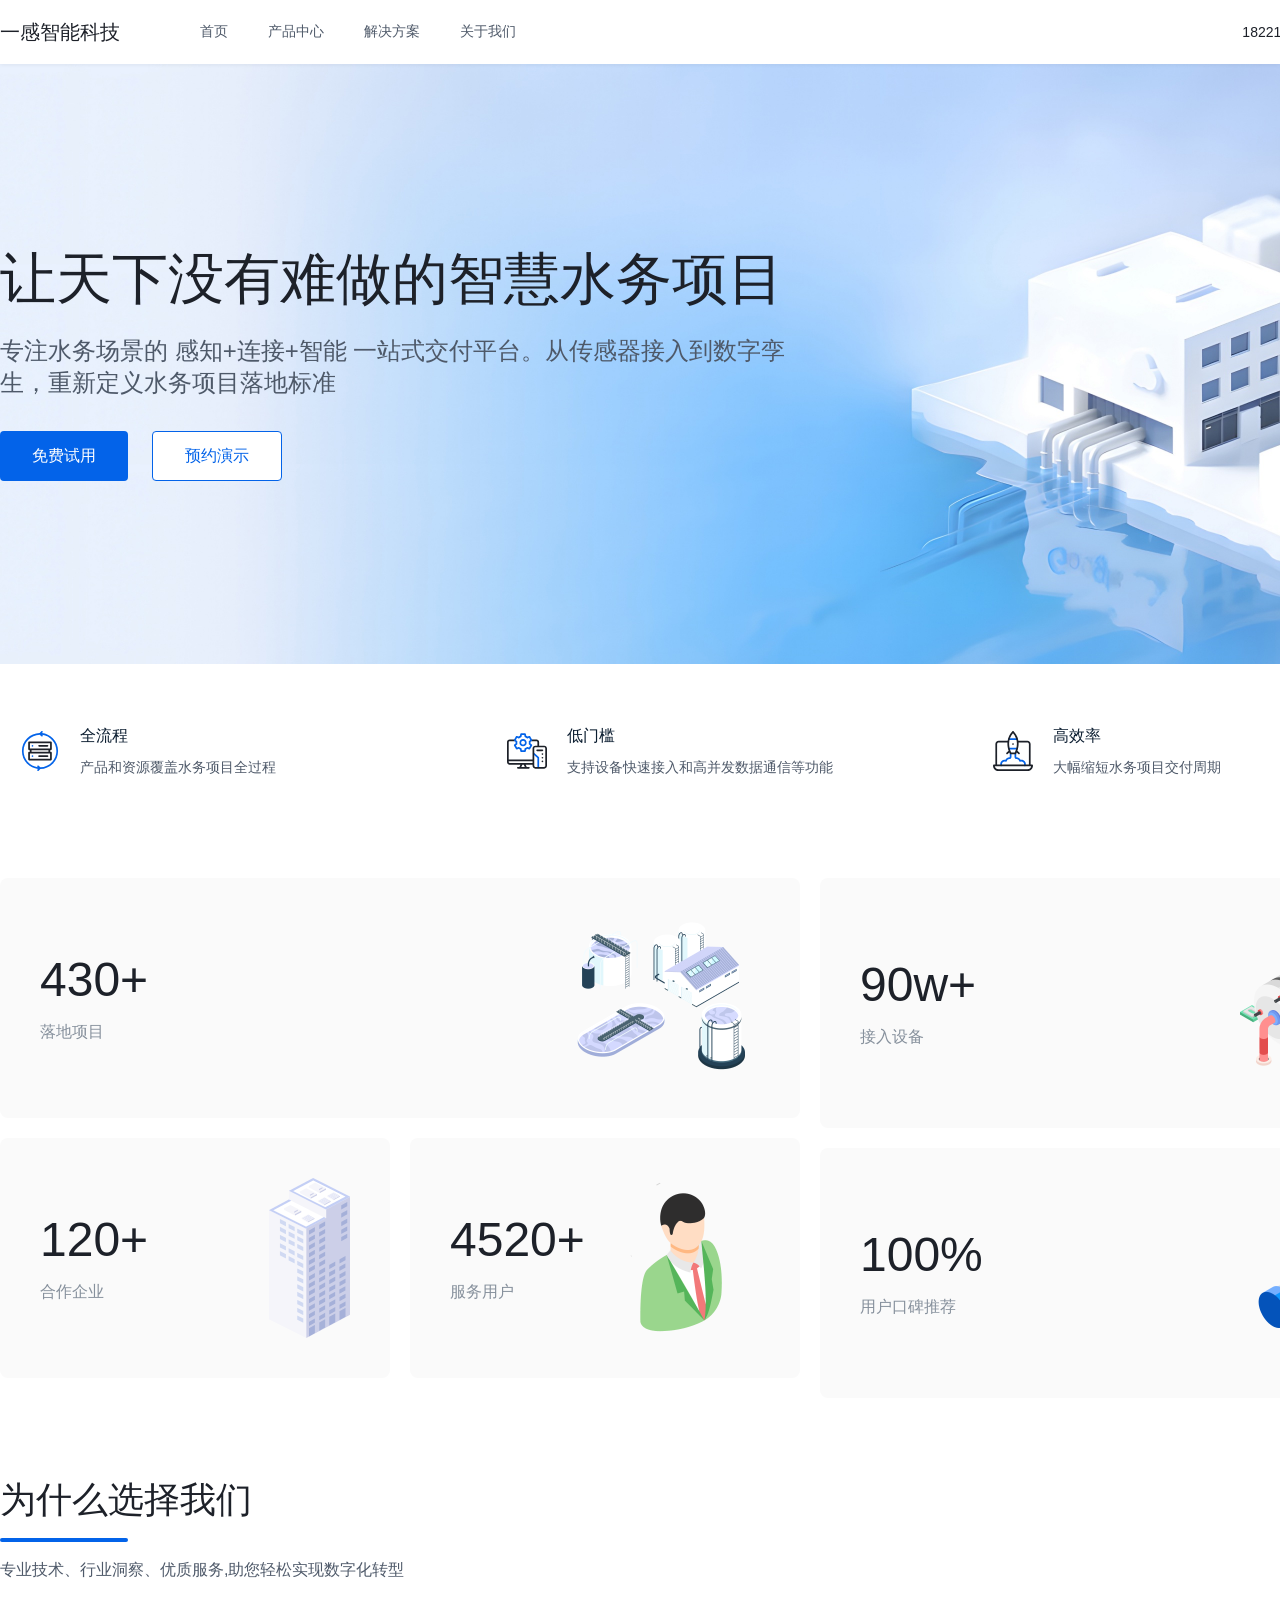
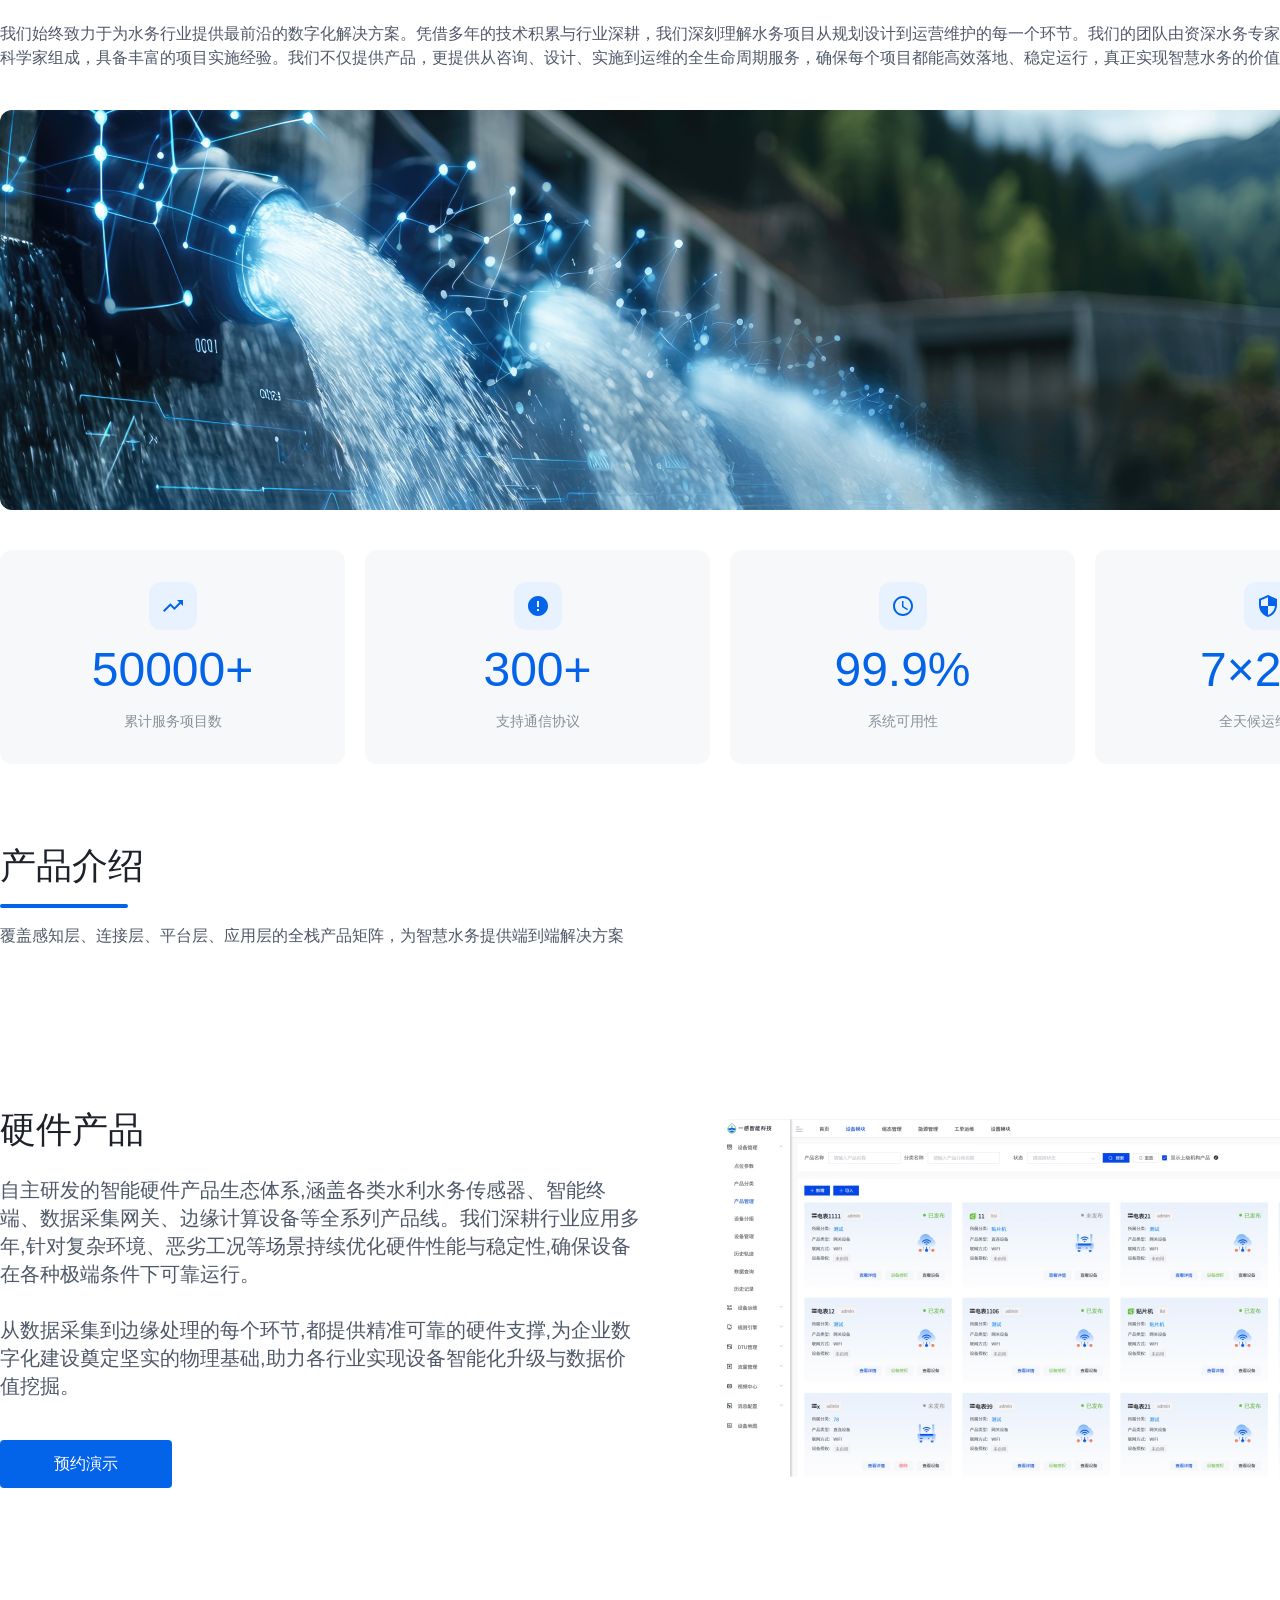
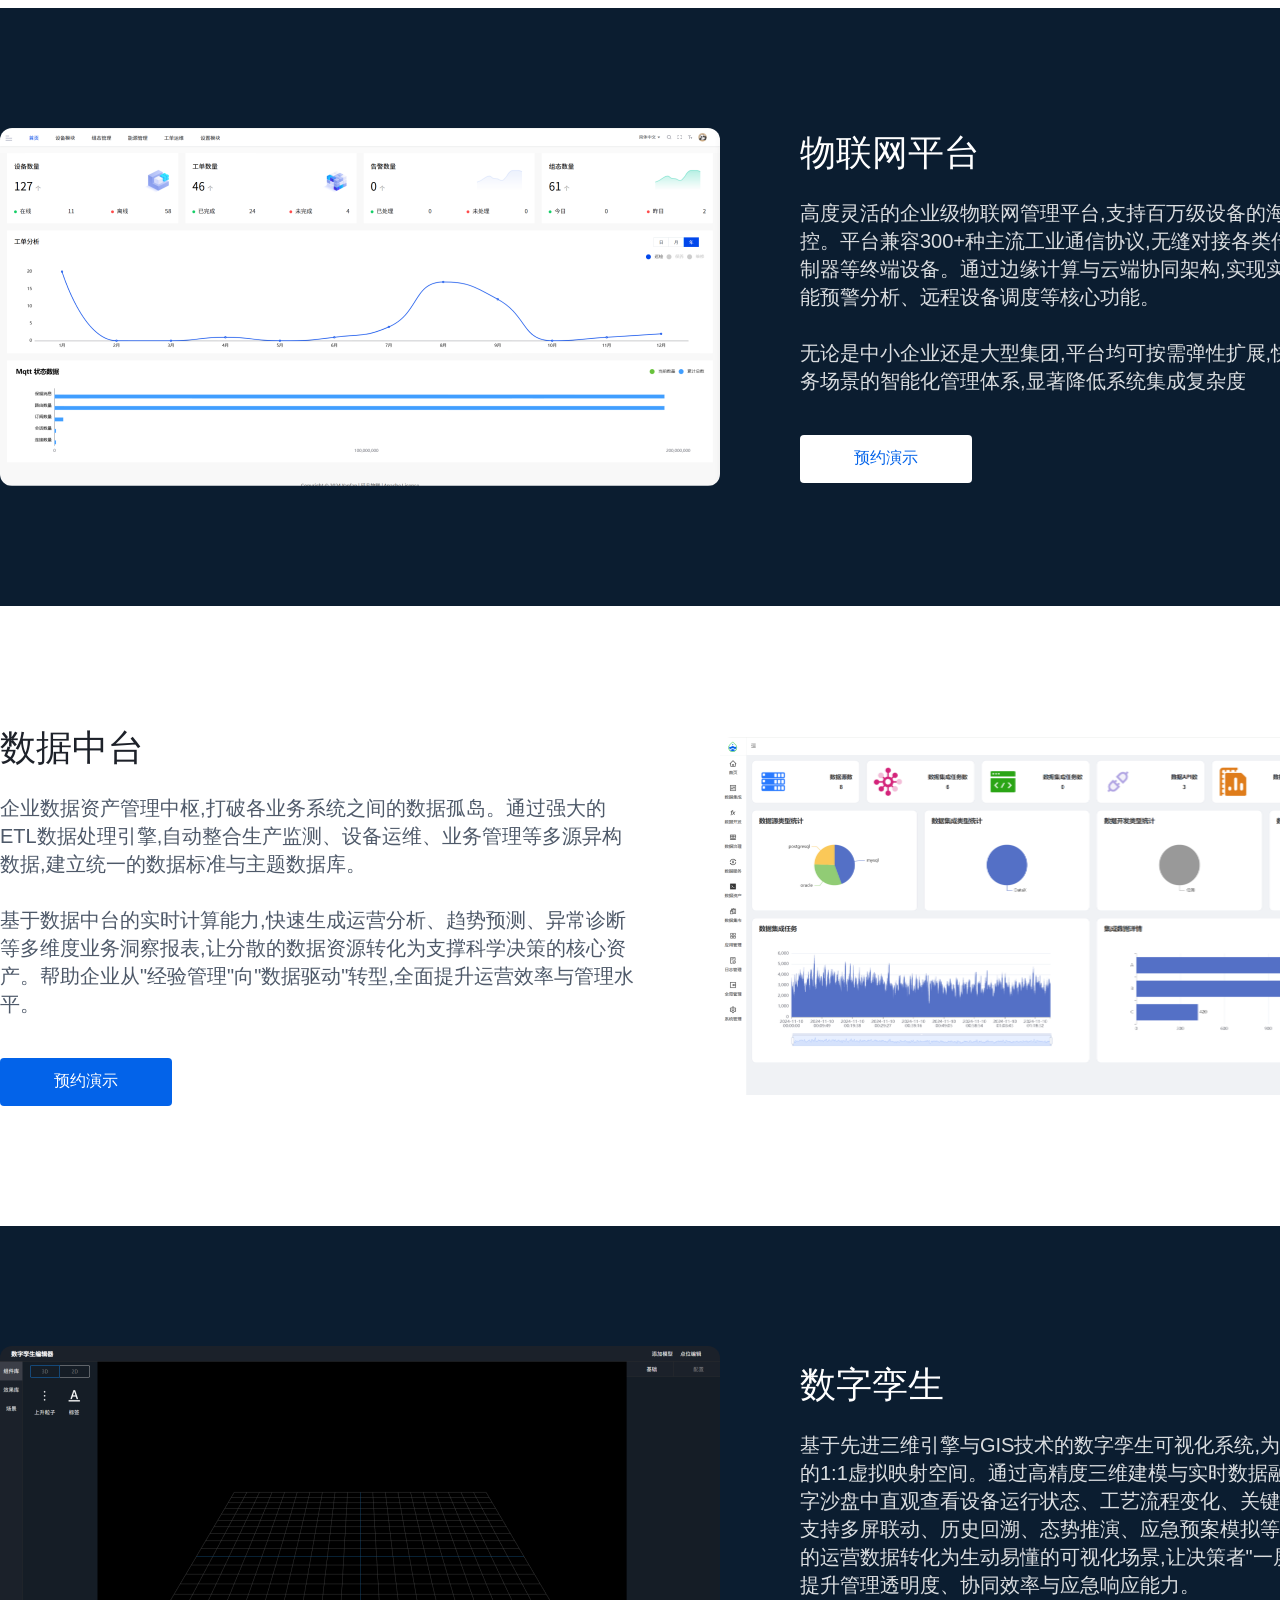
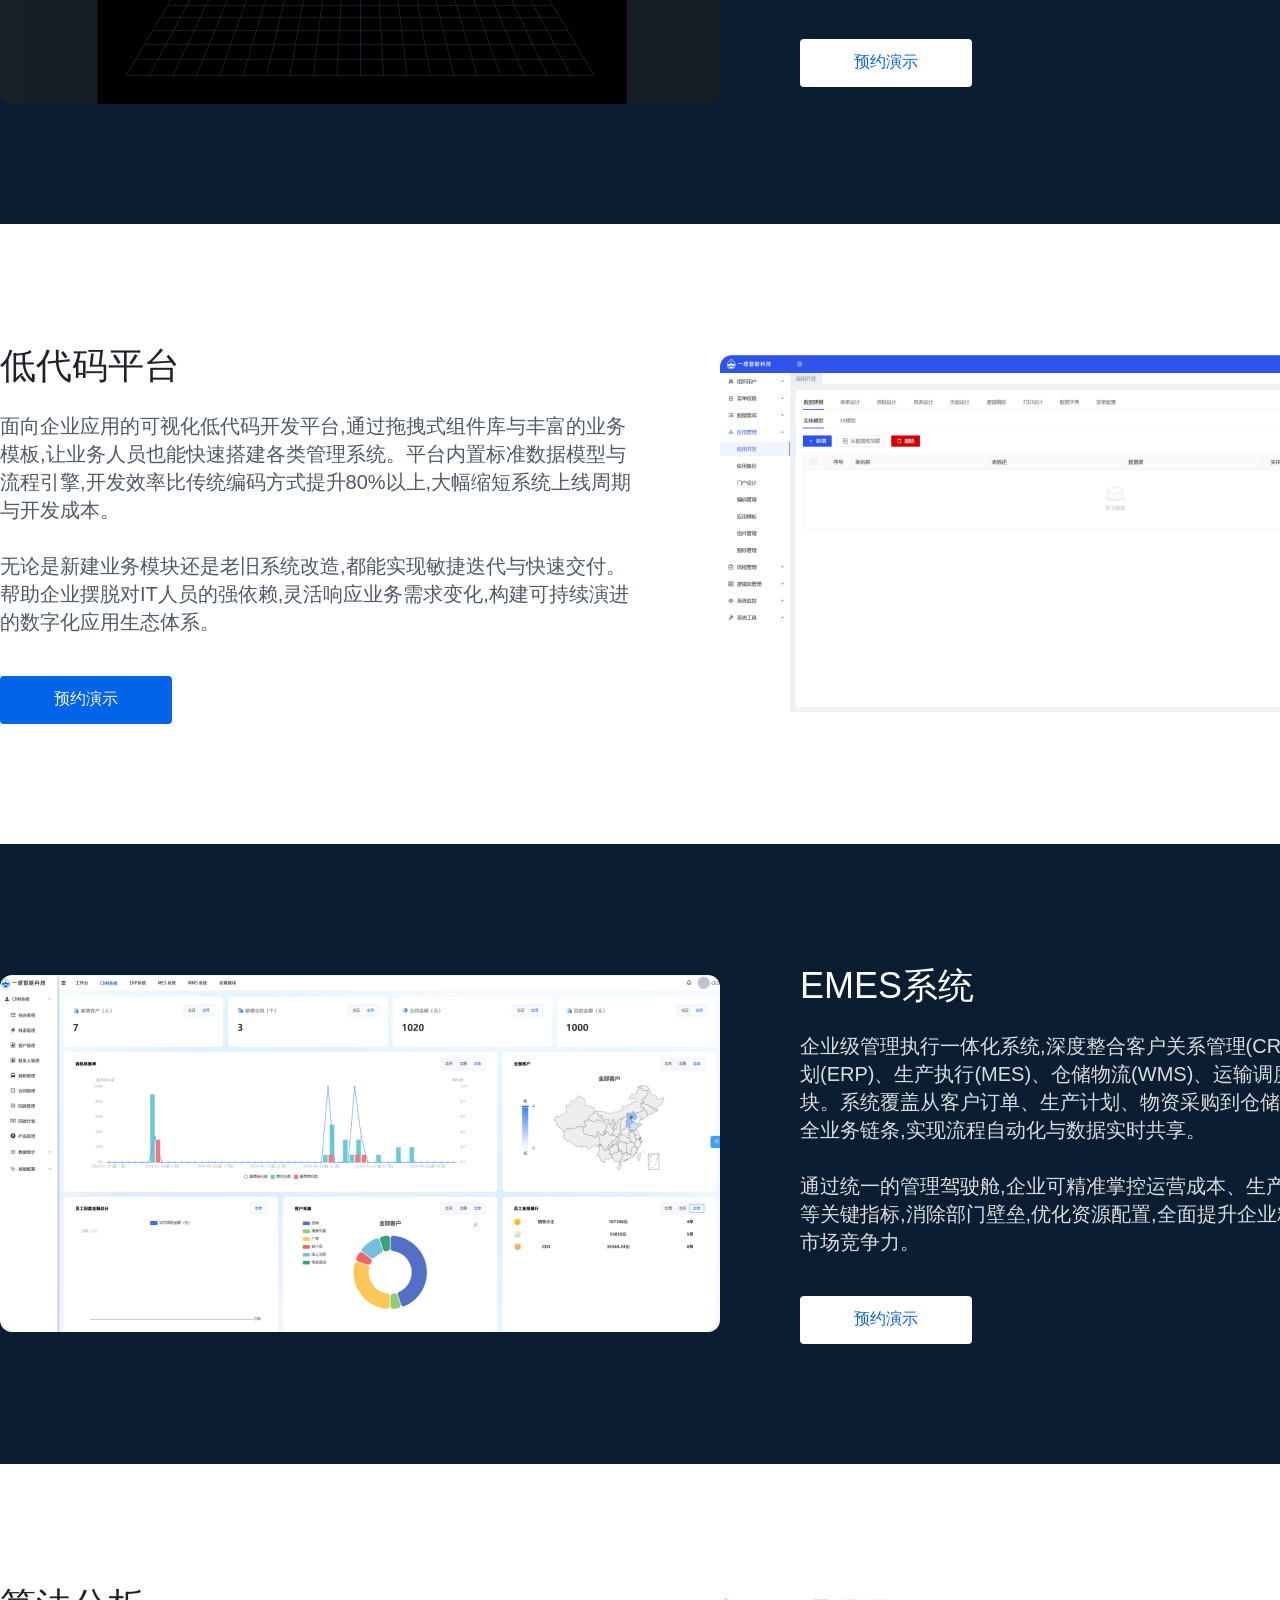
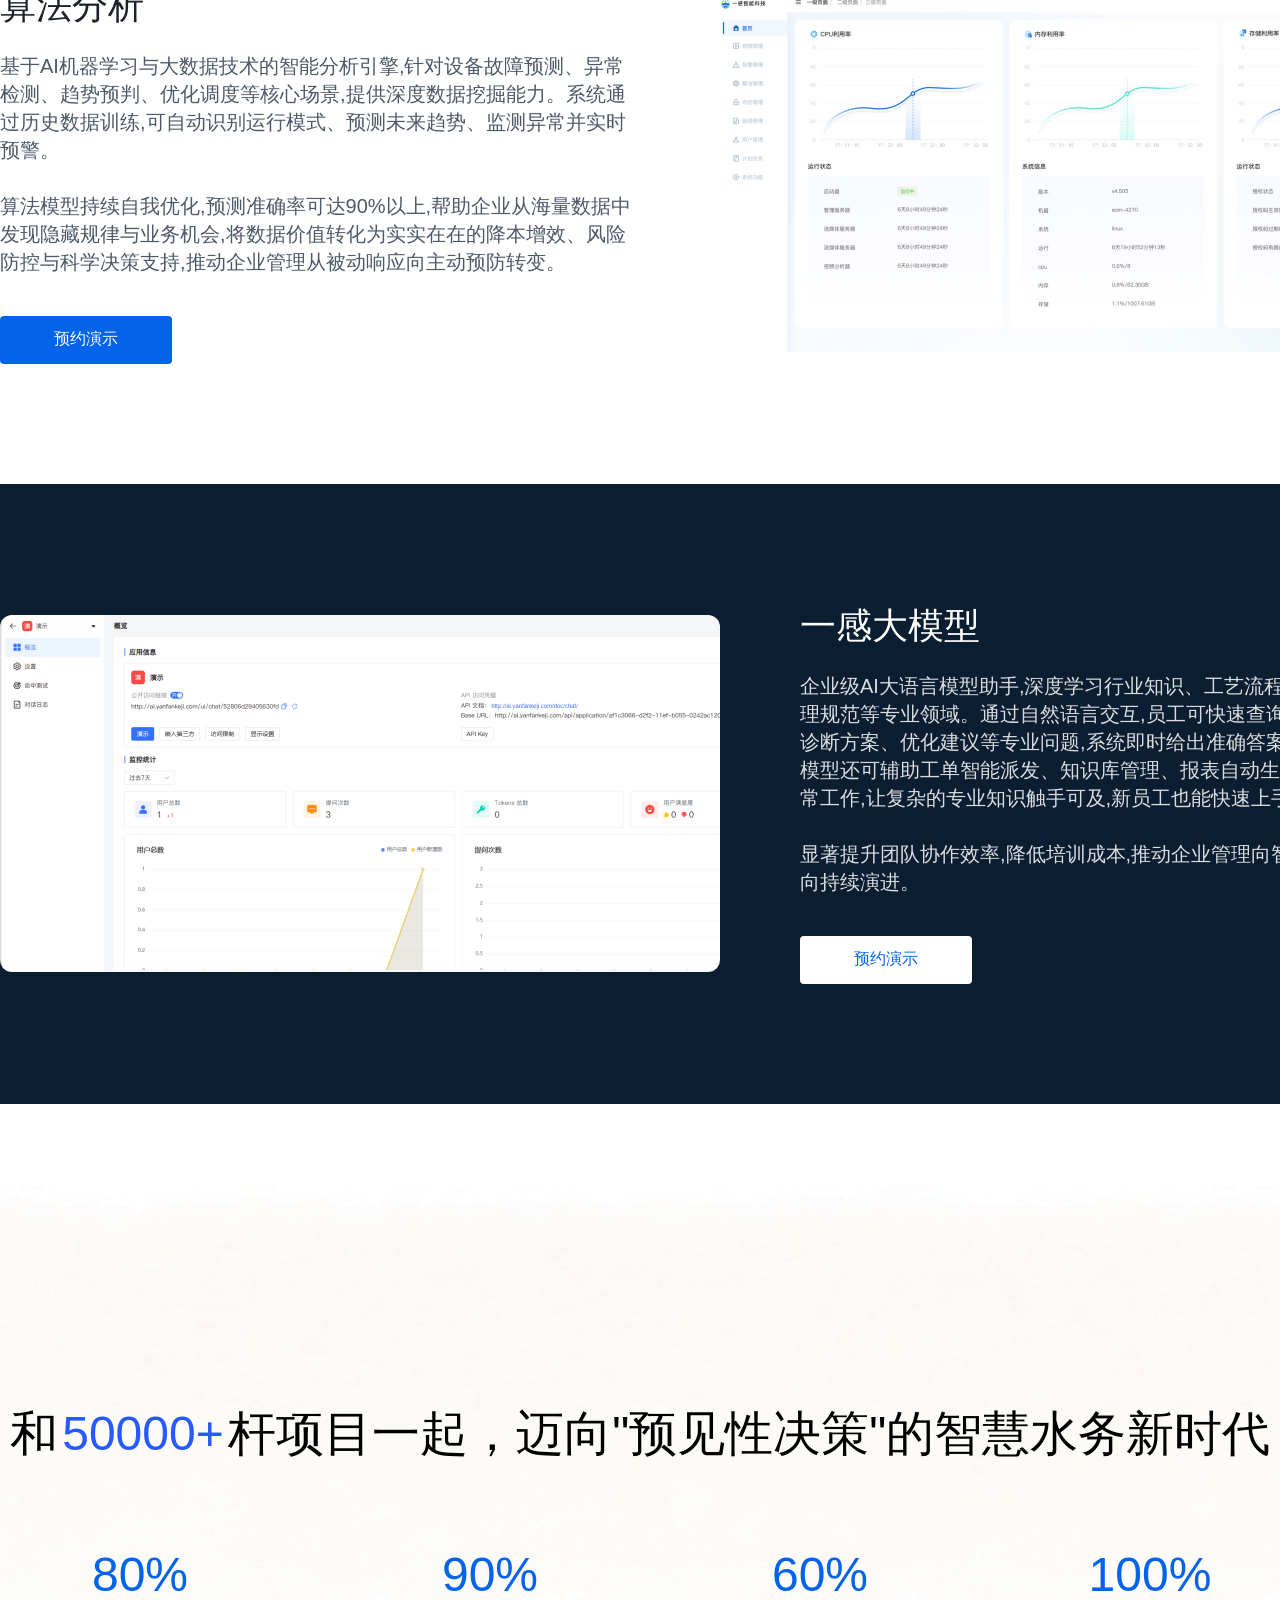
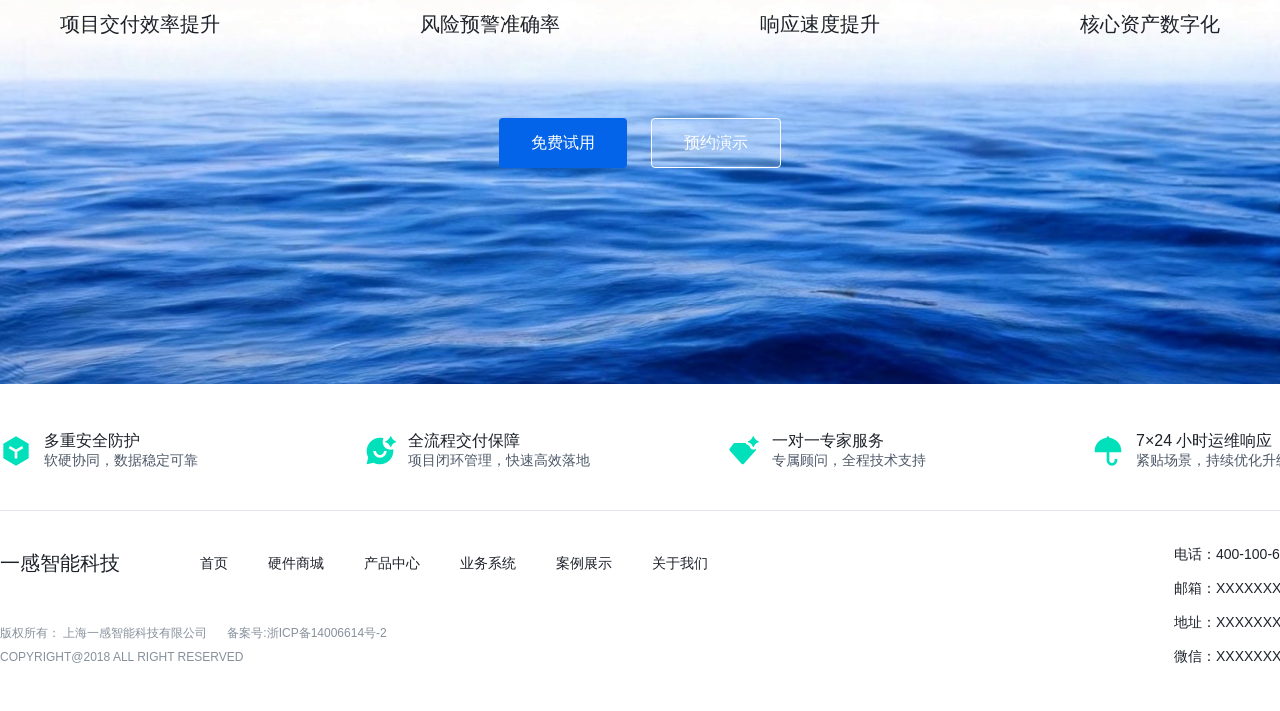
==== yigan-website/index.html @ 8c76676d "fix: Footer 保障区图标 + 底部导航按 Figma 重建 - 4个保障图标从 placeholder SVG → Figma 导出(32x32) - 图标: security/delive" ====
<!DOCTYPE html>
<html lang="zh-CN">
<head>
  <meta charset="UTF-8">
  <meta name="viewport" content="width=device-width, initial-scale=1.0">
  <title>一感智能科技 - 让天下没有难做的智慧水务项目</title>
  <!-- 使用系统字体, 无需外部加载 -->
  <link rel="stylesheet" href="css/home.css">
</head>
<body>

  <!-- Section 0: Header -->
  <header class="header">
    <div class="container">
      <div class="header-left">
        <a href="#" class="header-logo">一感智能科技</a>
        <nav class="header-nav">
          <a href="#">首页</a>
          <a href="#">产品中心</a>
          <a href="#">解决方案</a>
          <a href="#">关于我们</a>
        </nav>
      </div>
      <div class="header-right">
        <span class="header-phone">18221876465</span>
        <button class="header-btn">系统演示</button>
      </div>
    </div>
  </header>

  <!-- Section 1: Banner -->
  <section class="banner">
    <div class="container">
      <h1 class="banner-title">让天下没有难做的智慧水务项目</h1>
      <p class="banner-subtitle">专注水务场景的 感知+连接+智能 一站式交付平台。从传感器接入到数字孪生，重新定义水务项目落地标准</p>
      <div class="banner-buttons">
        <button class="btn btn-primary">免费试用</button>
        <button class="btn btn-outline">预约演示</button>
      </div>
    </div>
  </section>

  <!-- Section 2: Overlay -->
  <section class="overlay-section">
    <div class="container">
      <div class="overlay-card fade-in">
        <div class="overlay-icon">
          <img src="images/homepage/icon-flow.svg" alt="全流程" width="40" height="40">
        </div>
        <div class="overlay-text">
          <h4>全流程</h4>
          <p>产品和资源覆盖水务项目全过程</p>
        </div>
      </div>
      <div class="overlay-card fade-in">
        <div class="overlay-icon">
          <img src="images/homepage/icon-threshold.svg" alt="低门槛" width="40" height="40">
        </div>
        <div class="overlay-text">
          <h4>低门槛</h4>
          <p>支持设备快速接入和高并发数据通信等功能</p>
        </div>
      </div>
      <div class="overlay-card fade-in">
        <div class="overlay-icon">
          <img src="images/homepage/icon-efficiency.svg" alt="高效率" width="40" height="40">
        </div>
        <div class="overlay-text">
          <h4>高效率</h4>
          <p>大幅缩短水务项目交付周期</p>
        </div>
      </div>
    </div>
  </section>

  <!-- Section 3: Stats Cards -->
  <section class="stats-grid-section">
    <div class="container">
      <div class="stats-grid fade-in">
        <!-- 左栏 800px -->
        <div class="stats-col-left">
          <!-- 大卡片: 430+ 落地项目 -->
          <div class="stat-card-large">
            <div class="stat-card-content">
              <span class="stat-num">430+</span>
              <span class="stat-label">落地项目</span>
            </div>
            <div class="stat-card-illust">
              <img src="images/homepage/stat-projects.png" alt="落地项目">
            </div>
          </div>
          <!-- 下方两个小卡片 -->
          <div class="stats-row">
            <div class="stat-card-small">
              <div class="stat-card-content">
                <span class="stat-num">120+</span>
                <span class="stat-label">合作企业</span>
              </div>
              <div class="stat-card-illust">
                <img src="images/homepage/stat-partners.png" alt="合作企业">
              </div>
            </div>
            <div class="stat-card-small">
              <div class="stat-card-content">
                <span class="stat-num">4520+</span>
                <span class="stat-label">服务用户</span>
              </div>
              <div class="stat-card-illust">
                <img src="images/homepage/stat-users.png" alt="服务用户">
              </div>
            </div>
          </div>
        </div>
        <!-- 右栏 620px -->
        <div class="stats-col-right">
          <div class="stat-card-medium">
            <div class="stat-card-content">
              <span class="stat-num">90w+</span>
              <span class="stat-label">接入设备</span>
            </div>
            <div class="stat-card-illust">
              <img src="images/homepage/stat-devices.png" alt="接入设备">
            </div>
          </div>
          <div class="stat-card-medium">
            <div class="stat-card-content">
              <span class="stat-num">100%</span>
              <span class="stat-label">用户口碑推荐</span>
            </div>
            <div class="stat-card-illust">
              <img src="images/homepage/stat-recommend.png" alt="用户口碑推荐">
            </div>
          </div>
        </div>
      </div>
    </div>
  </section>

  <!-- Section 4: Why Choose Us -->
  <section class="why-choose">
    <div class="container">
      <div class="section-header fade-in">
        <h2>为什么选择我们</h2>
        <div class="blue-line"></div>
        <p class="subtitle">专业技术、行业洞察、优质服务,助您轻松实现数字化转型</p>
      </div>
      <p class="why-choose-body fade-in">我们始终致力于为水务行业提供最前沿的数字化解决方案。凭借多年的技术积累与行业深耕，我们深刻理解水务项目从规划设计到运营维护的每一个环节。我们的团队由资深水务专家、物联网工程师、数据科学家组成，具备丰富的项目实施经验。我们不仅提供产品，更提供从咨询、设计、实施到运维的全生命周期服务，确保每个项目都能高效落地、稳定运行，真正实现智慧水务的价值。</p>
      <div class="why-choose-image fade-in">
        <img src="images/homepage/why-choose-bg.jpg" alt="为什么选择我们">
      </div>
      <div class="why-choose-stats fade-in">
        <div class="stat-card">
          <div class="stat-icon">
            <svg viewBox="0 0 24 24"><path d="M16 6l2.29 2.29-4.88 4.88-4-4L2 16.59 3.41 18l6-6 4 4 6.3-6.29L22 12V6z"/></svg>
          </div>
          <div class="stat-number">50000+</div>
          <div class="stat-label">累计服务项目数</div>
        </div>
        <div class="stat-card">
          <div class="stat-icon">
            <svg viewBox="0 0 24 24"><path d="M12 2C6.48 2 2 6.48 2 12s4.48 10 10 10 10-4.48 10-10S17.52 2 12 2zm1 15h-2v-2h2v2zm0-4h-2V7h2v6z"/></svg>
          </div>
          <div class="stat-number">300+</div>
          <div class="stat-label">支持通信协议</div>
        </div>
        <div class="stat-card">
          <div class="stat-icon">
            <svg viewBox="0 0 24 24"><path d="M11.99 2C6.47 2 2 6.48 2 12s4.47 10 9.99 10C17.52 22 22 17.52 22 12S17.52 2 11.99 2zM12 20c-4.42 0-8-3.58-8-8s3.58-8 8-8 8 3.58 8 8-3.58 8-8 8zm.5-13H11v6l5.25 3.15.75-1.23-4.5-2.67z"/></svg>
          </div>
          <div class="stat-number">99.9%</div>
          <div class="stat-label">系统可用性</div>
        </div>
        <div class="stat-card">
          <div class="stat-icon">
            <svg viewBox="0 0 24 24"><path d="M12 1L3 5v6c0 5.55 3.84 10.74 9 12 5.16-1.26 9-6.45 9-12V5l-9-4zm0 10.99h7c-.53 4.12-3.28 7.79-7 8.94V12H5V6.3l7-3.11v8.8z"/></svg>
          </div>
          <div class="stat-number">7×24h</div>
          <div class="stat-label">全天候运维保障</div>
        </div>
      </div>
    </div>
  </section>

  <!-- Section 5: Products Title -->
  <section class="products-title-section">
    <div class="container">
      <div class="section-header fade-in">
        <h2>产品介绍</h2>
        <div class="blue-line"></div>
        <p class="subtitle">覆盖感知层、连接层、平台层、应用层的全栈产品矩阵，为智慧水务提供端到端解决方案</p>
      </div>
    </div>
  </section>

  <!-- Section 6: 硬件产品 (浅色, 文左图右) -->
  <section class="product-block light">
    <div class="container fade-in">
      <div class="product-text">
        <h3>硬件产品</h3>
        <p>自主研发的智能硬件产品生态体系,涵盖各类水利水务传感器、智能终端、数据采集网关、边缘计算设备等全系列产品线。我们深耕行业应用多年,针对复杂环境、恶劣工况等场景持续优化硬件性能与稳定性,确保设备在各种极端条件下可靠运行。<br><br>从数据采集到边缘处理的每个环节,都提供精准可靠的硬件支撑,为企业数字化建设奠定坚实的物理基础,助力各行业实现设备智能化升级与数据价值挖掘。</p>
        <button class="product-btn">预约演示</button>
      </div>
      <div class="product-image">
        <img src="images/homepage/product-hardware.jpg" alt="硬件产品">
      </div>
    </div>
  </section>

  <!-- Section 7: 物联网平台 (深色, 图左文右) -->
  <section class="product-block dark">
    <div class="container fade-in">
      <div class="product-text">
        <h3>物联网平台</h3>
        <p>高度灵活的企业级物联网管理平台,支持百万级设备的海量接入与统一管控。平台兼容300+种主流工业通信协议,无缝对接各类传感器、仪表、控制器等终端设备。通过边缘计算与云端协同架构,实现实时数据采集、智能预警分析、远程设备调度等核心功能。<br><br>无论是中小企业还是大型集团,平台均可按需弹性扩展,快速构建覆盖全业务场景的智能化管理体系,显著降低系统集成复杂度</p>
        <button class="product-btn">预约演示</button>
      </div>
      <div class="product-image">
        <img src="images/homepage/product-iot-platform.png" alt="物联网平台">
      </div>
    </div>
  </section>

  <!-- Section 8: 数据中台 (浅色, 文左图右) -->
  <section class="product-block light">
    <div class="container fade-in">
      <div class="product-text">
        <h3>数据中台</h3>
        <p>企业数据资产管理中枢,打破各业务系统之间的数据孤岛。通过强大的ETL数据处理引擎,自动整合生产监测、设备运维、业务管理等多源异构数据,建立统一的数据标准与主题数据库。<br><br>基于数据中台的实时计算能力,快速生成运营分析、趋势预测、异常诊断等多维度业务洞察报表,让分散的数据资源转化为支撑科学决策的核心资产。帮助企业从"经验管理"向"数据驱动"转型,全面提升运营效率与管理水平。</p>
        <button class="product-btn">预约演示</button>
      </div>
      <div class="product-image">
        <img src="images/homepage/product-data-middle.png" alt="数据中台">
      </div>
    </div>
  </section>

  <!-- Section 9: 数字孪生 (深色, 图左文右) -->
  <section class="product-block dark">
    <div class="container fade-in">
      <div class="product-text">
        <h3>数字孪生</h3>
        <p>基于先进三维引擎与GIS技术的数字孪生可视化系统,为企业构建真实场景的1:1虚拟映射空间。通过高精度三维建模与实时数据融合,管理者可在数字沙盘中直观查看设备运行状态、工艺流程变化、关键参数分布等信息。支持多屏联动、历史回溯、态势推演、应急预案模拟等丰富功能,将复杂的运营数据转化为生动易懂的可视化场景,让决策者"一屏掌控全局",大幅提升管理透明度、协同效率与应急响应能力。</p>
        <button class="product-btn">预约演示</button>
      </div>
      <div class="product-image">
        <img src="images/homepage/product-digital-twin.png" alt="数字孪生">
      </div>
    </div>
  </section>

  <!-- Section 10: 低代码平台 (浅色, 文左图右) -->
  <section class="product-block light">
    <div class="container fade-in">
      <div class="product-text">
        <h3>低代码平台</h3>
        <p>面向企业应用的可视化低代码开发平台,通过拖拽式组件库与丰富的业务模板,让业务人员也能快速搭建各类管理系统。平台内置标准数据模型与流程引擎,开发效率比传统编码方式提升80%以上,大幅缩短系统上线周期与开发成本。<br><br>无论是新建业务模块还是老旧系统改造,都能实现敏捷迭代与快速交付。帮助企业摆脱对IT人员的强依赖,灵活响应业务需求变化,构建可持续演进的数字化应用生态体系。</p>
        <button class="product-btn">预约演示</button>
      </div>
      <div class="product-image">
        <img src="images/homepage/product-lowcode.png" alt="低代码平台">
      </div>
    </div>
  </section>

  <!-- Section 11: EMES系统 (深色, 图左文右) -->
  <section class="product-block dark">
    <div class="container fade-in">
      <div class="product-text">
        <h3>EMES系统</h3>
        <p>企业级管理执行一体化系统,深度整合客户关系管理(CRM)、企业资源计划(ERP)、生产执行(MES)、仓储物流(WMS)、运输调度(TMS)等核心模块。系统覆盖从客户订单、生产计划、物资采购到仓储配送、财务结算的全业务链条,实现流程自动化与数据实时共享。<br><br>通过统一的管理驾驶舱,企业可精准掌控运营成本、生产进度、库存周转等关键指标,消除部门壁垒,优化资源配置,全面提升企业精细化管理能力与市场竞争力。</p>
        <button class="product-btn">预约演示</button>
      </div>
      <div class="product-image">
        <img src="images/homepage/product-emes.png" alt="EMES系统">
      </div>
    </div>
  </section>

  <!-- Section 12: 算法分析 (浅色, 文左图右) -->
  <section class="product-block light">
    <div class="container fade-in">
      <div class="product-text">
        <h3>算法分析</h3>
        <p>基于AI机器学习与大数据技术的智能分析引擎,针对设备故障预测、异常检测、趋势预判、优化调度等核心场景,提供深度数据挖掘能力。系统通过历史数据训练,可自动识别运行模式、预测未来趋势、监测异常并实时预警。<br><br>算法模型持续自我优化,预测准确率可达90%以上,帮助企业从海量数据中发现隐藏规律与业务机会,将数据价值转化为实实在在的降本增效、风险防控与科学决策支持,推动企业管理从被动响应向主动预防转变。</p>
        <button class="product-btn">预约演示</button>
      </div>
      <div class="product-image">
        <img src="images/homepage/product-algorithm.jpg" alt="算法分析">
      </div>
    </div>
  </section>

  <!-- Section 13: 一感大模型 (深色, 图左文右) -->
  <section class="product-block dark">
    <div class="container fade-in">
      <div class="product-text">
        <h3>一感大模型</h3>
        <p>企业级AI大语言模型助手,深度学习行业知识、工艺流程、设备运维、管理规范等专业领域。通过自然语言交互,员工可快速查询操作规程、故障诊断方案、优化建议等专业问题,系统即时给出准确答案与操作指导。大模型还可辅助工单智能派发、知识库管理、报表自动生成、费用审核等日常工作,让复杂的专业知识触手可及,新员工也能快速上手。<br><br>显著提升团队协作效率,降低培训成本,推动企业管理向智能化、人性化方向持续演进。</p>
        <button class="product-btn">预约演示</button>
      </div>
      <div class="product-image">
        <img src="images/homepage/product-ai-model.png" alt="一感大模型">
      </div>
    </div>
  </section>

  <!-- Section 14: CTA -->
  <section class="cta-section">
    <div class="cta-bg">
      <div class="cta-content fade-in">
        <div class="cta-title">
          <span>和</span>
          <span class="highlight">50000+</span>
          <span>杆项目一起，迈向"预见性决策"的智慧水务新时代</span>
        </div>
        <div class="cta-metrics">
          <div class="cta-metric">
            <div class="metric-value">80%</div>
            <div class="metric-label">项目交付效率提升</div>
          </div>
          <div class="cta-metric">
            <div class="metric-value">90%</div>
            <div class="metric-label">风险预警准确率</div>
          </div>
          <div class="cta-metric">
            <div class="metric-value">60%</div>
            <div class="metric-label">响应速度提升</div>
          </div>
          <div class="cta-metric">
            <div class="metric-value">100%</div>
            <div class="metric-label">核心资产数字化</div>
          </div>
        </div>
        <div class="cta-buttons">
          <button class="btn btn-primary">免费试用</button>
          <button class="btn btn-primary" style="background: rgba(255,255,255,0.2); border: 1px solid #fff;">预约演示</button>
        </div>
      </div>
    </div>
  </section>

  <!-- Section 15: Footer -->
  <footer class="footer">
    <div class="container">
      <div class="footer-guarantees fade-in">
        <div class="guarantee-item">
          <div class="guarantee-icon">
            <img src="images/homepage/icon-security.svg" alt="" width="32" height="32">
          </div>
          <div class="guarantee-text">
            <h5>多重安全防护</h5>
            <p>软硬协同，数据稳定可靠</p>
          </div>
        </div>
        <div class="guarantee-item">
          <div class="guarantee-icon">
            <img src="images/homepage/icon-delivery.svg" alt="" width="32" height="32">
          </div>
          <div class="guarantee-text">
            <h5>全流程交付保障</h5>
            <p>项目闭环管理，快速高效落地</p>
          </div>
        </div>
        <div class="guarantee-item">
          <div class="guarantee-icon">
            <img src="images/homepage/icon-expert.svg" alt="" width="32" height="32">
          </div>
          <div class="guarantee-text">
            <h5>一对一专家服务</h5>
            <p>专属顾问，全程技术支持</p>
          </div>
        </div>
        <div class="guarantee-item">
          <div class="guarantee-icon">
            <img src="images/homepage/icon-support.svg" alt="" width="32" height="32">
          </div>
          <div class="guarantee-text">
            <h5>7×24 小时运维响应</h5>
            <p>紧贴场景，持续优化升级</p>
          </div>
        </div>
      </div>
      <div class="footer-divider"></div>
      <div class="footer-bottom">
        <div class="footer-info">
          <div class="footer-nav-row">
            <a href="#" class="footer-logo">一感智能科技</a>
            <nav class="footer-nav">
              <a href="#">首页</a>
              <a href="#">硬件商城</a>
              <a href="#">产品中心</a>
              <a href="#">业务系统</a>
              <a href="#">案例展示</a>
              <a href="#">关于我们</a>
            </nav>
          </div>
          <div class="footer-copyright">
            <p>版权所有： 上海一感智能科技有限公司&nbsp;&nbsp;&nbsp;&nbsp;&nbsp;&nbsp;备案号:浙ICP备14006614号-2</p>
            <p>COPYRIGHT@2018 ALL RIGHT RESERVED</p>
          </div>
        </div>
        <div class="footer-contact">
          <div class="footer-contact-row">
            <span>电话：</span><span class="contact-value">400-100-6818</span>
          </div>
          <div class="footer-contact-row">
            <span>邮箱：</span><span class="contact-value">XXXXXXXXXXXXXXXXXXXXXXX</span>
          </div>
          <div class="footer-contact-row">
            <span>地址：</span><span class="contact-value">XXXXXXXXXXXXXXXXXXXXXXX</span>
          </div>
          <div class="footer-contact-row">
            <span>微信：</span><span class="contact-value">XXXXXXX</span>
          </div>
        </div>
      </div>
    </div>
  </footer>

  <script src="js/home.js"></script>
</body>
</html>
---- yigan-website/css/home.css ----
/* ============================================
   YIGAN Homepage - Pixel-perfect from Figma
   Design: 1920x8734, 16 sections
   ============================================ */

/* === Font Faces === */
@font-face {
  font-family: 'DingTalk JinBuTi';
  src: local('DingTalk JinBuTi');
  font-weight: normal;
  font-style: normal;
}

/* === Design Tokens (from Figma) === */
/* 主色只需改 --primary-6, 其余色阶跟随调整 */
:root {
  /* ---- 基础色板 Light ---- */

  /* 主色 primary (基于 #0363e9) */
  --primary-1: #e8f2ff;
  --primary-2: #c8dfff;
  --primary-3: #9cc6ff;
  --primary-4: #6eabfe;
  --primary-5: #4292fe;
  --primary-6: #0363e9;
  --primary-7: #1568d8;
  --primary-8: #1257b4;
  --primary-9: #0e4691;
  --primary-10: #0b3772;

  /* 中性色 gray */
  --gray-1: #f7f8fa;
  --gray-2: #f2f3f5;
  --gray-3: #e5e6eb;
  --gray-4: #c9cdd4;
  --gray-5: #a9aeb8;
  --gray-6: #86909c;
  --gray-7: #6b7785;
  --gray-8: #4e5969;
  --gray-9: #272e3b;
  --gray-10: #1d2129;

  /* 功能色 */
  --red-1: #ffece8;
  --red-3: #fbaca3;
  --red-6: #f53f3f;
  --red-7: #cb272d;

  --orange-red-6: #f77234;

  --orange-1: #fff7e8;
  --orange-3: #ffcf8b;
  --orange-6: #ff7d00;
  --orange-7: #d25f00;

  --gold-6: #f7ba1e;

  --green-1: #e8ffea;
  --green-3: #7be188;
  --green-6: #00b42a;
  --green-7: #009a29;

  --cyan-6: #0fc6c2;

  --blue-1: #e8f7ff;
  --blue-6: #3491fa;

  --purple-6: #722ed1;

  --pink-purple-6: #d91ad9;

  --magenta-6: #f5319d;

  /* ---- 语义 Token (Light) ---- */

  /* 文字 */
  --color-text-1: var(--gray-10);   /* #1d2129 标题 */
  --color-text-2: var(--gray-8);    /* #4e5969 正文 */
  --color-text-3: var(--gray-6);    /* #86909c 辅助 */
  --color-text-4: var(--gray-4);    /* #c9cdd4 占位 */
  --color-text-white: #ffffff;

  /* 主色语义 */
  --color-primary: var(--primary-6);
  --color-primary-light: var(--primary-1);
  --color-primary-hover: var(--primary-5);
  --color-primary-active: var(--primary-7);
  --color-primary-disabled: var(--primary-3);

  /* 功能色语义 */
  --color-success: var(--green-6);
  --color-success-light: var(--green-1);
  --color-success-disabled: var(--green-3);
  --color-warning: var(--orange-6);
  --color-warning-light: var(--orange-1);
  --color-warning-disabled: var(--orange-3);
  --color-danger: var(--red-6);
  --color-danger-light: var(--red-1);
  --color-danger-disabled: var(--red-3);

  /* 背景 */
  --color-bg-1: #ffffff;
  --color-bg-2: #ffffff;
  --color-bg-3: #ffffff;
  --color-bg-4: #ffffff;
  --color-bg-5: #003acb;
  --color-bg-white: #ffffff;
  --color-bg-dark: #0b1d30;
  --color-bg-page: #000d2d;     /* 深色页面背景 */

  /* 填充 */
  --color-fill-1: var(--gray-1);
  --color-fill-2: var(--gray-2);
  --color-fill-3: var(--gray-3);
  --color-fill-4: var(--gray-4);

  /* 边框 */
  --color-border-1: var(--gray-2);
  --color-border-2: var(--gray-3);
  --color-border-3: var(--gray-4);
  --color-border-4: var(--gray-6);

  /* 遮罩 */
  --color-mask: rgba(29, 33, 41, 0.60);

  /* 白色透明度 */
  --white-10: rgba(255, 255, 255, 0.10);
  --white-20: rgba(255, 255, 255, 0.20);
  --white-40: rgba(255, 255, 255, 0.40);
  --white-60: rgba(255, 255, 255, 0.60);
  --white-80: rgba(255, 255, 255, 0.80);
  --white-100: #ffffff;

  /* ---- 组件 Token ---- */
  --btn-primary-disabled-text: #ffffff;
  --btn-brand-disabled-bg: var(--primary-3);
  --btn-success-disabled-bg: var(--green-3);
  --btn-danger-disabled-bg: var(--red-3);
  --btn-warning-disabled-bg: var(--orange-3);
  --tooltip-bg: var(--gray-10);
  --pagination-bg: var(--primary-1);

  /* ---- 旧变量兼容 (逐步迁移后可删) ---- */
  --color-border: var(--color-border-2);
  --color-border-light: var(--color-border-1);

  /* 圆角 */
  --radius-sm: 2px;
  --radius-md: 4px;
  --radius-lg: 8px;
  --radius-xl: 12px;

  /* 阴影 */
  --shadow-1: 0 2px 5px rgba(0, 0, 0, 0.06);
  --shadow-2: 0 4px 10px rgba(0, 0, 0, 0.08);
  --shadow-3: 0 8px 24px rgba(0, 0, 0, 0.12);
}

/* === Reset & Global === */
*, *::before, *::after {
  margin: 0;
  padding: 0;
  box-sizing: border-box;
}

h1, h2, h3, h4, h5, h6 {
  font-weight: 500;
}

html {
  scroll-behavior: smooth;
}

body {
  font-family: -apple-system, BlinkMacSystemFont, 'PingFang SC', 'Hiragino Sans GB', 'Microsoft YaHei', sans-serif;
  font-weight: normal;
  color: var(--color-text-1);
  background: var(--color-bg-1);
  overflow-x: hidden;
  -webkit-font-smoothing: antialiased;
  -moz-osx-font-smoothing: grayscale;
}

a {
  text-decoration: none;
  color: inherit;
}

ul, li {
  list-style: none;
}

img {
  display: block;
  max-width: 100%;
}

.container {
  width: 1440px;
  margin: 0 auto;
}

/* === Buttons === */
.btn {
  display: inline-flex;
  align-items: center;
  justify-content: center;
  font-family: inherit;
  font-size: 16px;
  line-height: 24px;
  cursor: pointer;
  border: none;
  border-radius: 4px;
  transition: opacity 0.3s;
}

.btn:hover {
  opacity: 0.85;
}

.btn-primary {
  background: var(--color-primary);
  color: #fff;
}

.btn-outline {
  background: #fff;
  color: var(--color-primary);
  border: 1px solid var(--color-primary);
}

.btn-outline-white {
  background: #fff;
  color: var(--color-primary);
  border: 1px solid #fff;
}

.btn-primary-white {
  background: var(--color-primary);
  color: #fff;
}

/* === Section 0: Header === */
.header {
  width: 100%;
  height: 64px;
  background: #fff;
  position: fixed;
  top: 0;
  left: 0;
  z-index: 1000;
  box-shadow: 0 1px 4px rgba(0, 0, 0, 0.06);
}

.header .container {
  height: 100%;
  display: flex;
  align-items: center;
  justify-content: space-between;
}

.header-left {
  display: flex;
  align-items: center;
  gap: 80px;
}

.header-logo {
  font-family: 'DingTalk JinBuTi', -apple-system, 'PingFang SC', sans-serif;
  font-size: 20px;
  color: var(--color-text-1);
  white-space: nowrap;
}

.header-nav {
  display: flex;
  align-items: center;
  gap: 40px;
}

.header-nav a {
  font-family: inherit;
  font-size: 14px;
  color: var(--color-text-2);
  transition: color 0.3s;
}

.header-nav a:hover {
  color: var(--color-primary);
}

.header-right {
  display: flex;
  align-items: center;
  gap: 24px;
}

.header-phone {
  font-family: inherit;
  font-size: 14px;
  color: var(--color-text-1);
}

.header-btn {
  padding: 6px 16px;
  font-size: 14px;
  border-radius: var(--radius-md);
  background: var(--color-primary);
  color: #fff;
  border: none;
  cursor: pointer;
  font-family: inherit;
  transition: opacity 0.3s;
}

.header-btn:hover {
  opacity: 0.85;
}

/* === Section 1: Banner === */
.banner {
  width: 100%;
  height: 600px;
  margin-top: 64px;
  background: url('../images/homepage/banner-bg.jpg') center center / cover no-repeat;
  display: flex;
  align-items: center;
}

.banner .container {
  display: flex;
  flex-direction: column;
  gap: 24px;
}

.banner-title {
  font-family: inherit;
  font-size: 56px;
  line-height: 64px;
  color: var(--color-text-1);
}

.banner-subtitle {
  font-family: inherit;
  font-size: 24px;
  line-height: 32px;
  color: var(--color-text-2);
  max-width: 800px;
}

.banner-buttons {
  display: flex;
  gap: 24px;
  margin-top: 8px;
}

.banner-buttons .btn {
  padding: 12px 32px;
}

/* === Section 2: Overlay === */
.overlay-section {
  width: 100%;
  height: 174px;
  padding: 40px 0;
}

.overlay-section .container {
  display: flex;
  gap: 20px;
}

.overlay-card {
  width: 480px;
  height: 94px;
  padding: 20px;
  background: #fff;
  border-radius: 0;
  display: flex;
  align-items: center;
  gap: 20px;
}

.overlay-icon {
  width: 40px;
  height: 40px;
  flex-shrink: 0;
}

.overlay-icon img {
  width: 40px;
  height: 40px;
}

.overlay-text {
  display: flex;
  flex-direction: column;
  gap: 8px;
}

.overlay-text h4 {
  font-size: 16px;
  line-height: 24px;
  color: var(--color-bg-dark);
  font-weight: 400;
}

.overlay-text p {
  font-size: 14px;
  line-height: 22px;
  color: var(--color-text-2);
}

/* === Section 3: Stats Cards Grid === */
.stats-grid-section {
  width: 100%;
  height: 600px;
  padding: 40px 0;
}

.stats-grid-section .container {
  height: 520px;
}

.stats-grid {
  display: flex;
  gap: 20px;
  height: 520px;
  border-radius: 4px;
}

/* 左栏 800px */
.stats-col-left {
  width: 800px;
  display: flex;
  flex-direction: column;
  gap: 20px;
}

/* 右栏 620px */
.stats-col-right {
  width: 620px;
  display: flex;
  flex-direction: column;
  gap: 20px;
}

/* 大卡片 800x240 */
.stat-card-large {
  width: 800px;
  height: 240px;
  background: #fafafa;
  border-radius: 8px;
  padding: 40px;
  display: flex;
  justify-content: space-between;
  align-items: center;
}

/* 下方两个小卡片行 */
.stats-row {
  display: flex;
  gap: 20px;
  height: 260px;
}

/* 小卡片 390x240 */
.stat-card-small {
  width: 390px;
  height: 240px;
  background: #fafafa;
  border-radius: 8px;
  padding: 40px;
  display: flex;
  justify-content: space-between;
  align-items: center;
}

/* 右栏中等卡片 620x250 */
.stat-card-medium {
  width: 620px;
  height: 250px;
  background: #fafafa;
  border-radius: 8px;
  padding: 40px;
  display: flex;
  justify-content: space-between;
  align-items: center;
}

/* 卡片内文字区 */
.stat-card-content {
  display: flex;
  flex-direction: column;
  gap: 12px;
}

.stat-num {
  font-size: 48px;
  line-height: 56px;
  font-weight: 400;
  color: var(--gray-10);
}

.stat-label {
  font-size: 16px;
  line-height: 24px;
  color: var(--gray-6);
}

/* 卡片内插图 */
.stat-card-large .stat-card-illust {
  width: 200px;
  height: 160px;
}

.stat-card-small .stat-card-illust,
.stat-card-medium .stat-card-illust {
  width: 160px;
  height: 160px;
}

.stat-card-illust img {
  width: 100%;
  height: 100%;
  object-fit: contain;
}

/* === Section 4: Why Choose Us === */
.why-choose {
  width: 100%;
  padding: 40px 0;
}

.why-choose .container {
  display: flex;
  flex-direction: column;
  gap: 40px;
}

.section-header {
  display: flex;
  flex-direction: column;
  gap: 16px;
}

.section-header h2 {
  font-family: inherit;
  font-size: 36px;
  line-height: 44px;
  color: var(--color-text-1);
  font-weight: 500;
}

.section-header .blue-line {
  width: 128px;
  height: 4px;
  background: var(--color-primary);
  border-radius: 2px;
}

.section-header .subtitle {
  font-family: inherit;
  font-size: 16px;
  line-height: 24px;
  color: var(--color-text-2);
}

.why-choose-body {
  font-family: inherit;
  font-size: 16px;
  line-height: 24px;
  color: var(--color-text-2);
}

.why-choose-image {
  width: 1440px;
  height: 400px;
  border-radius: var(--radius-xl);
  overflow: hidden;
}

.why-choose-image img {
  width: 100%;
  height: 100%;
  object-fit: cover;
}

.why-choose-stats {
  display: grid;
  grid-template-columns: repeat(4, 1fr);
  gap: 20px;
}

.stat-card {
  background: var(--gray-1);
  border-radius: var(--radius-xl);
  padding: 32px 24px;
  display: flex;
  flex-direction: column;
  align-items: center;
  gap: 12px;
  text-align: center;
}

.stat-card .stat-icon {
  width: 48px;
  height: 48px;
  background: var(--primary-1);
  border-radius: var(--radius-xl);
  display: flex;
  align-items: center;
  justify-content: center;
}

.stat-card .stat-icon svg {
  width: 24px;
  height: 24px;
  fill: var(--color-primary);
}

.stat-card .stat-number {
  font-family: inherit;
  font-size: 48px;
  line-height: 56px;
  font-weight: 500;
  color: var(--color-primary);
}

.stat-card .stat-label {
  font-family: inherit;
  font-size: 14px;
  color: var(--color-text-3);
  line-height: 22px;
}

/* === Section 5: Products Title === */
.products-title-section {
  width: 100%;
  padding: 40px 0;
}

.products-title-section .container {
  display: flex;
  flex-direction: column;
  gap: 16px;
}

/* === Sections 6-13: Product Blocks === */
.product-block {
  width: 100%;
  padding: 120px 0;
}

.product-block .container {
  display: flex;
  align-items: center;
  gap: 80px;
}

/* Light block: text-left, image-right */
.product-block.light {
  background: #fff;
}

.product-block.light .product-text h3 {
  color: var(--color-text-1);
}

.product-block.light .product-text p {
  color: var(--color-text-2);
}

.product-block.light .product-btn {
  background: var(--color-primary);
  color: #fff;
}

/* Dark block: image-left, text-right */
.product-block.dark {
  background: var(--color-bg-dark);
}

.product-block.dark .product-text h3 {
  color: #fff;
}

.product-block.dark .product-text p {
  color: rgba(255, 255, 255, 0.85);
}

.product-block.dark .product-btn {
  background: #fff;
  color: var(--color-primary);
}

.product-block.dark .container {
  flex-direction: row-reverse;
}

.product-text {
  width: 640px;
  flex-shrink: 0;
  display: flex;
  flex-direction: column;
  gap: 24px;
}

.product-text h3 {
  font-family: inherit;
  font-size: 36px;
  line-height: 44px;
  font-weight: 500;
}

.product-text p {
  font-family: inherit;
  font-size: 20px;
  line-height: 28px;
}

.product-btn {
  display: inline-flex;
  align-items: center;
  justify-content: center;
  width: 172px;
  height: 48px;
  padding: 7px 24px;
  gap: 8px;
  border: none;
  border-radius: 4px;
  font-family: inherit;
  font-size: 16px;
  cursor: pointer;
  margin-top: 16px;
  transition: opacity 0.3s;
}

.product-btn:hover {
  opacity: 0.85;
}

.product-image {
  width: 720px;
  height: 357.75px;
  flex-shrink: 0;
  border-radius: var(--radius-xl);
  overflow: hidden;
}

.product-image img {
  width: 100%;
  height: 100%;
  object-fit: cover;
}

/* === Section 14: CTA === */
.cta-section {
  width: 100%;
  padding-top: 80px;
}

.cta-bg {
  width: 100%;
  height: 800px;
  background: url('../images/homepage/stats-bg.jpg') center center / cover no-repeat;
  display: flex;
  align-items: center;
  justify-content: center;
}

.cta-content {
  display: flex;
  flex-direction: column;
  align-items: center;
  gap: 80px;
}

.cta-title {
  text-align: center;
}

.cta-title span {
  font-family: 'DingTalk JinBuTi', -apple-system, 'PingFang SC', sans-serif;
  font-size: 48px;
  font-weight: 400;
  color: #000;
  line-height: 67px;
}

.cta-title .highlight {
  color: #2659ff;
}

.cta-metrics {
  display: flex;
  gap: 200px;
}

.cta-metric {
  display: flex;
  flex-direction: column;
  align-items: center;
  gap: 8px;
}

.cta-metric .metric-value {
  font-family: inherit;
  font-size: 48px;
  line-height: 56px;
  font-weight: 500;
  color: var(--color-primary);
}

.cta-metric .metric-value .percent {
  font-size: 36px;
  line-height: 44px;
}

.cta-metric .metric-label {
  font-family: inherit;
  font-size: 20px;
  color: var(--color-text-1);
}

.cta-buttons {
  display: flex;
  gap: 24px;
}

.cta-buttons .btn {
  padding: 12px 32px;
  font-size: 16px;
}

/* === Section 15: Footer === */
.footer {
  width: 100%;
  padding: 40px 0;
  background: #fff;
}

.footer .container {
  display: flex;
  flex-direction: column;
  gap: 16px;
}

.footer-guarantees {
  display: flex;
  gap: 16px;
}

.guarantee-item {
  width: 348px;
  height: 54px;
  display: flex;
  align-items: center;
  gap: 12px;
}

.guarantee-icon {
  width: 32px;
  height: 32px;
  flex-shrink: 0;
  display: flex;
  align-items: center;
  justify-content: center;
}

.guarantee-icon img {
  width: 32px;
  height: 32px;
}

.guarantee-text h5 {
  font-family: inherit;
  font-size: 16px;
  color: var(--color-text-1);
  font-weight: 400;
}

.guarantee-text p {
  font-family: inherit;
  font-size: 14px;
  color: var(--color-text-2);
}

.footer-divider {
  width: 1440px;
  height: 1px;
  background: var(--color-border);
  margin: 16px 0;
}

.footer-bottom {
  display: flex;
  justify-content: space-between;
  align-items: flex-start;
  height: 128px;
  gap: 80px;
}

.footer-info {
  width: 1094px;
  display: flex;
  flex-direction: column;
  gap: 40px;
}

.footer-nav-row {
  display: flex;
  align-items: center;
  height: 40px;
  gap: 80px;
}

.footer-logo {
  font-family: 'DingTalk JinBuTi', -apple-system, 'PingFang SC', sans-serif;
  font-size: 20px;
  line-height: 28px;
  color: var(--color-text-1);
  white-space: nowrap;
}

.footer-nav {
  display: flex;
  gap: 40px;
}

.footer-nav a {
  font-size: 14px;
  line-height: 22px;
  color: var(--color-text-1);
  transition: color 0.3s;
}

.footer-nav a:hover {
  color: var(--color-primary);
}

.footer-copyright {
  display: flex;
  flex-direction: column;
  gap: 4px;
}

.footer-copyright p {
  font-size: 12px;
  line-height: 20px;
  color: var(--color-text-3);
}

.footer-contact {
  width: 266px;
  display: flex;
  flex-direction: column;
  gap: 12px;
}

.footer-contact-row {
  display: flex;
  font-size: 14px;
  line-height: 22px;
}

.footer-contact-row span:first-child {
  color: var(--color-text-1);
}

.footer-contact-row .contact-value {
  color: var(--color-text-1);
}

/* === Scroll Animation === */
.fade-in {
  opacity: 0;
  transform: translateY(40px);
  transition: opacity 0.8s ease, transform 0.8s ease;
}

.fade-in.visible {
  opacity: 1;
  transform: translateY(0);
}
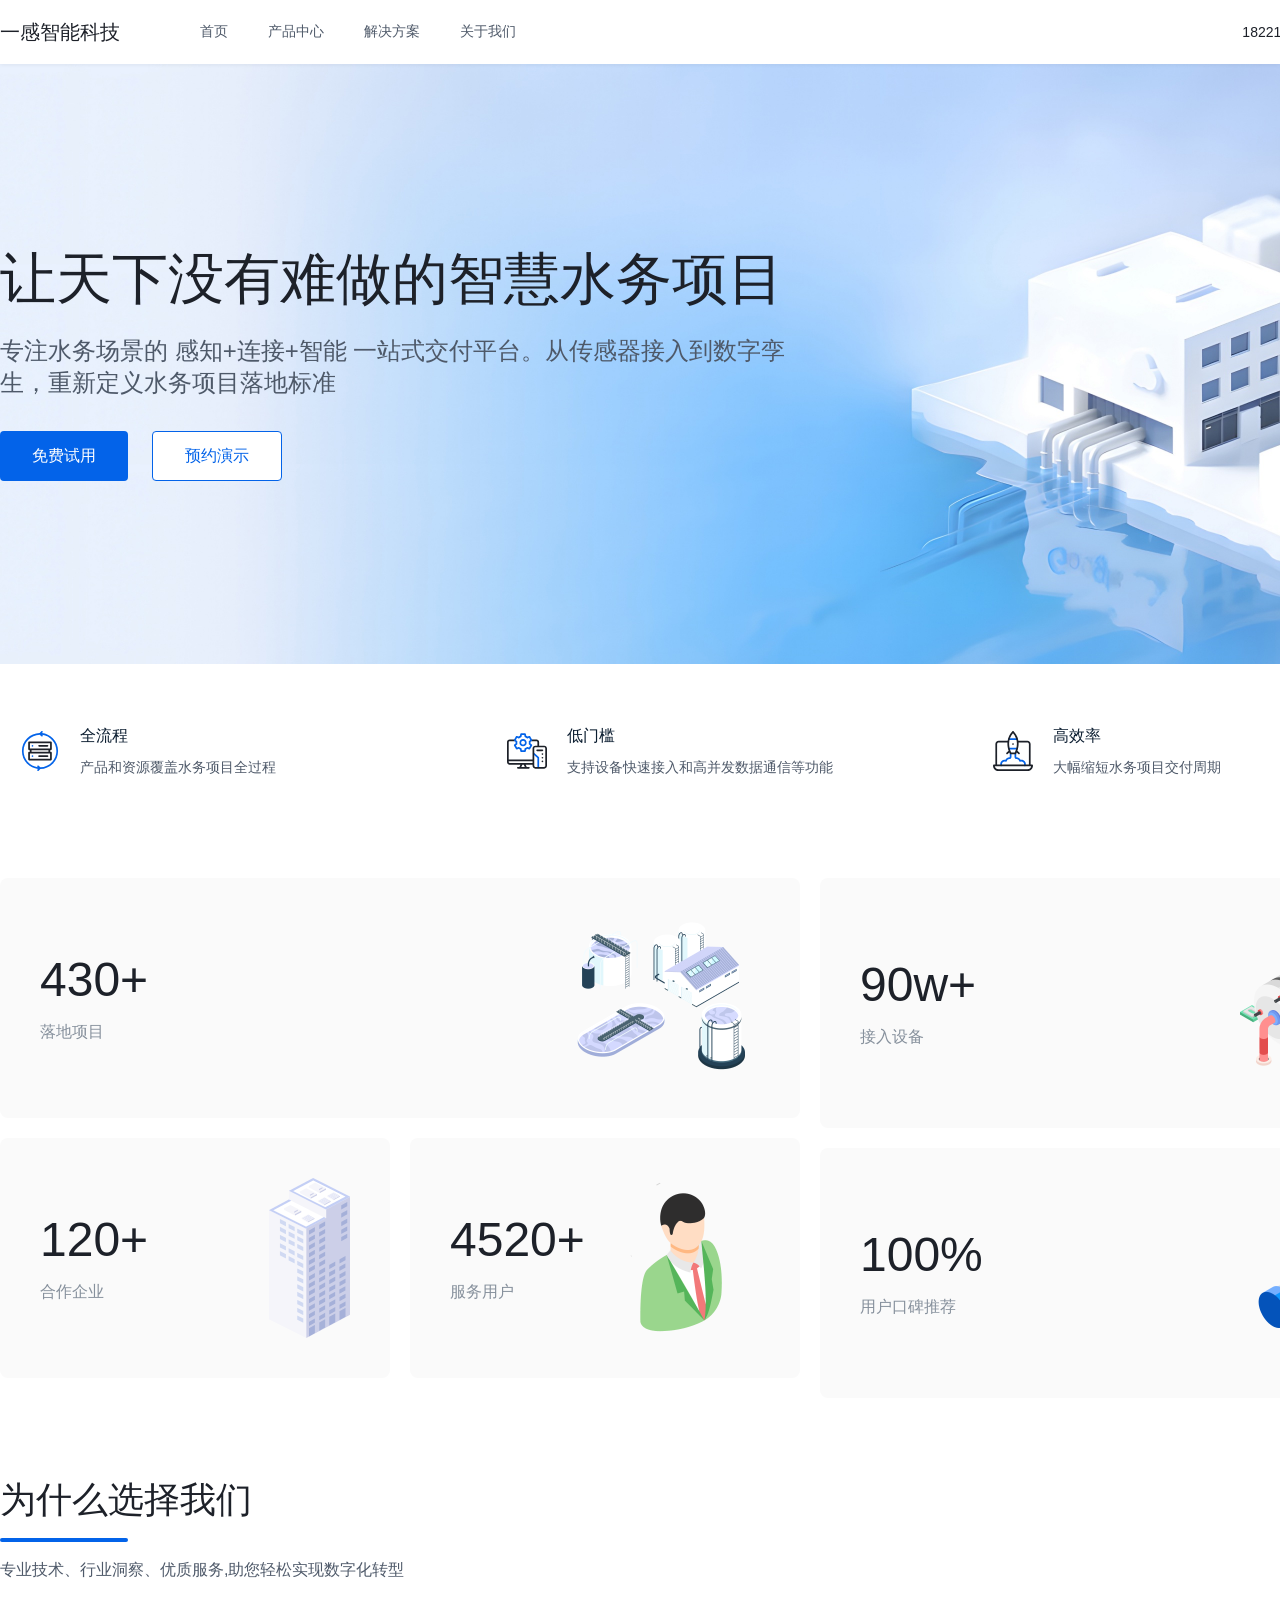
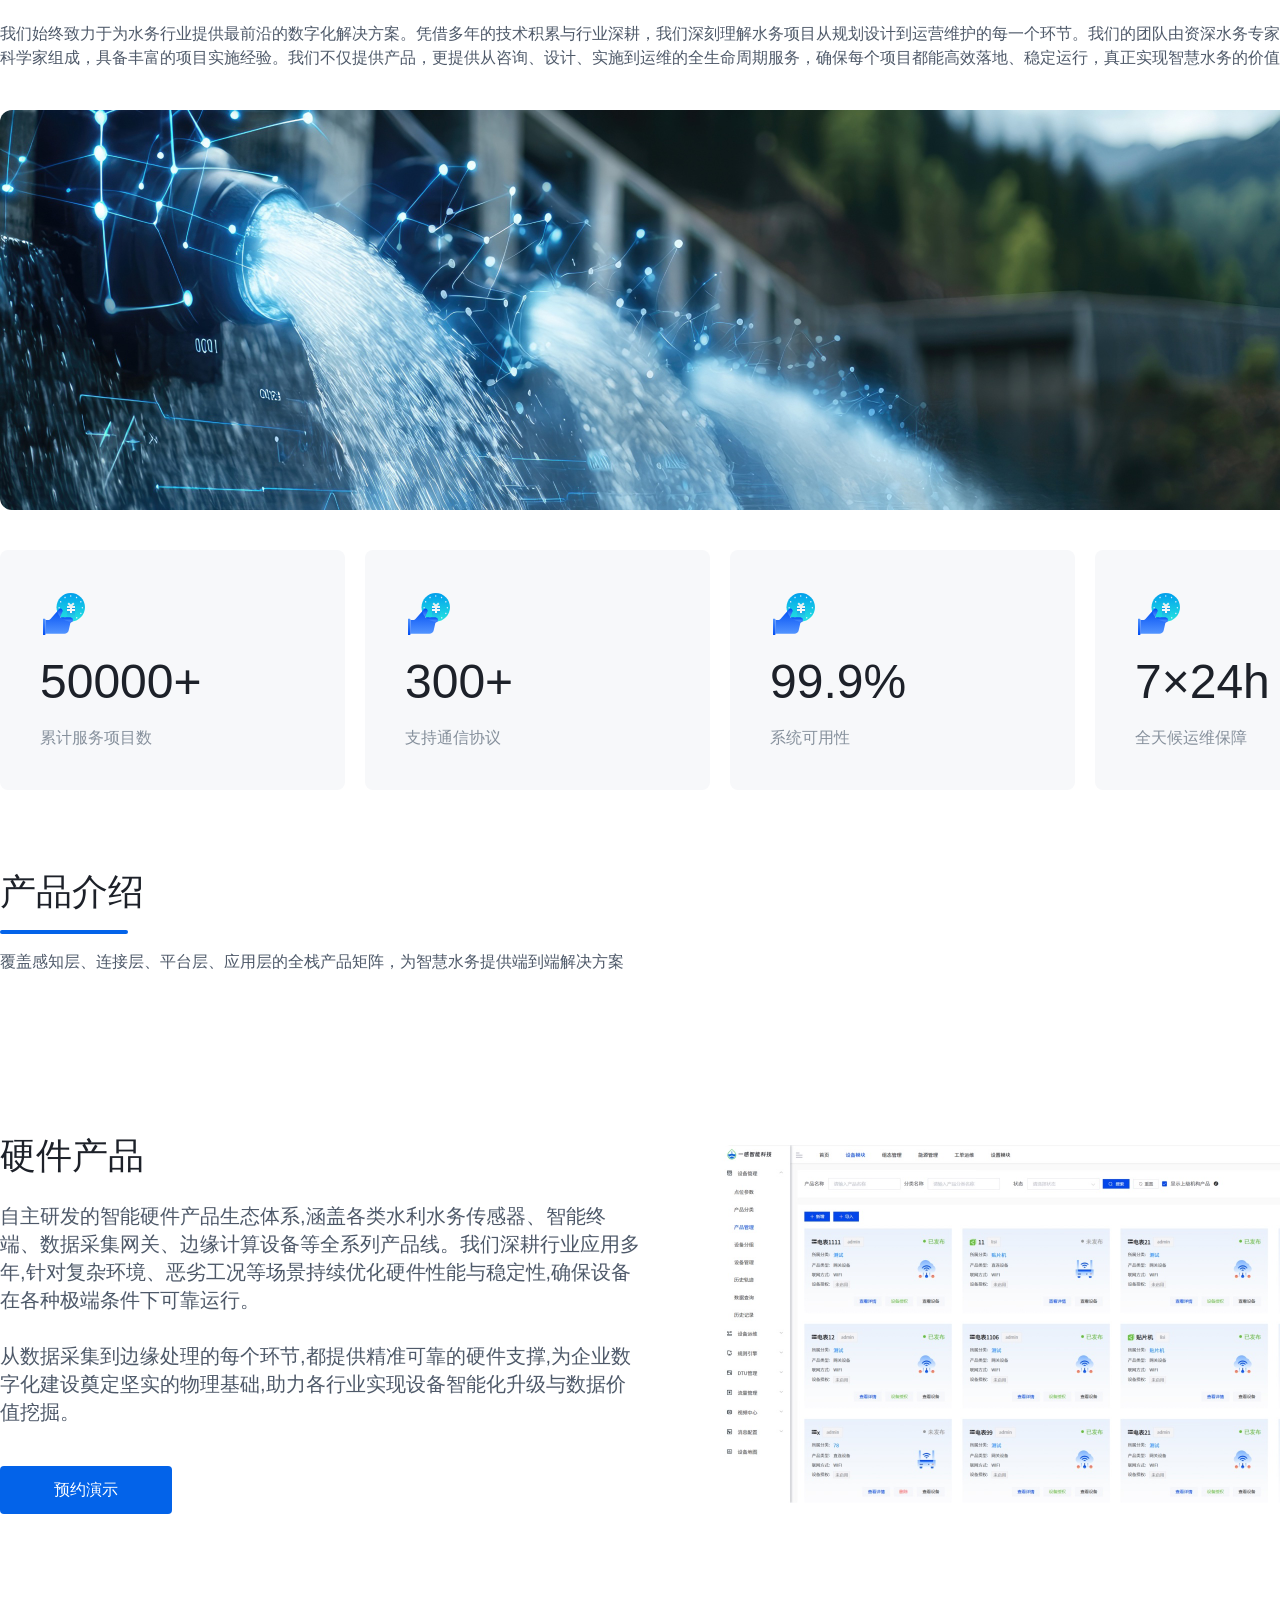
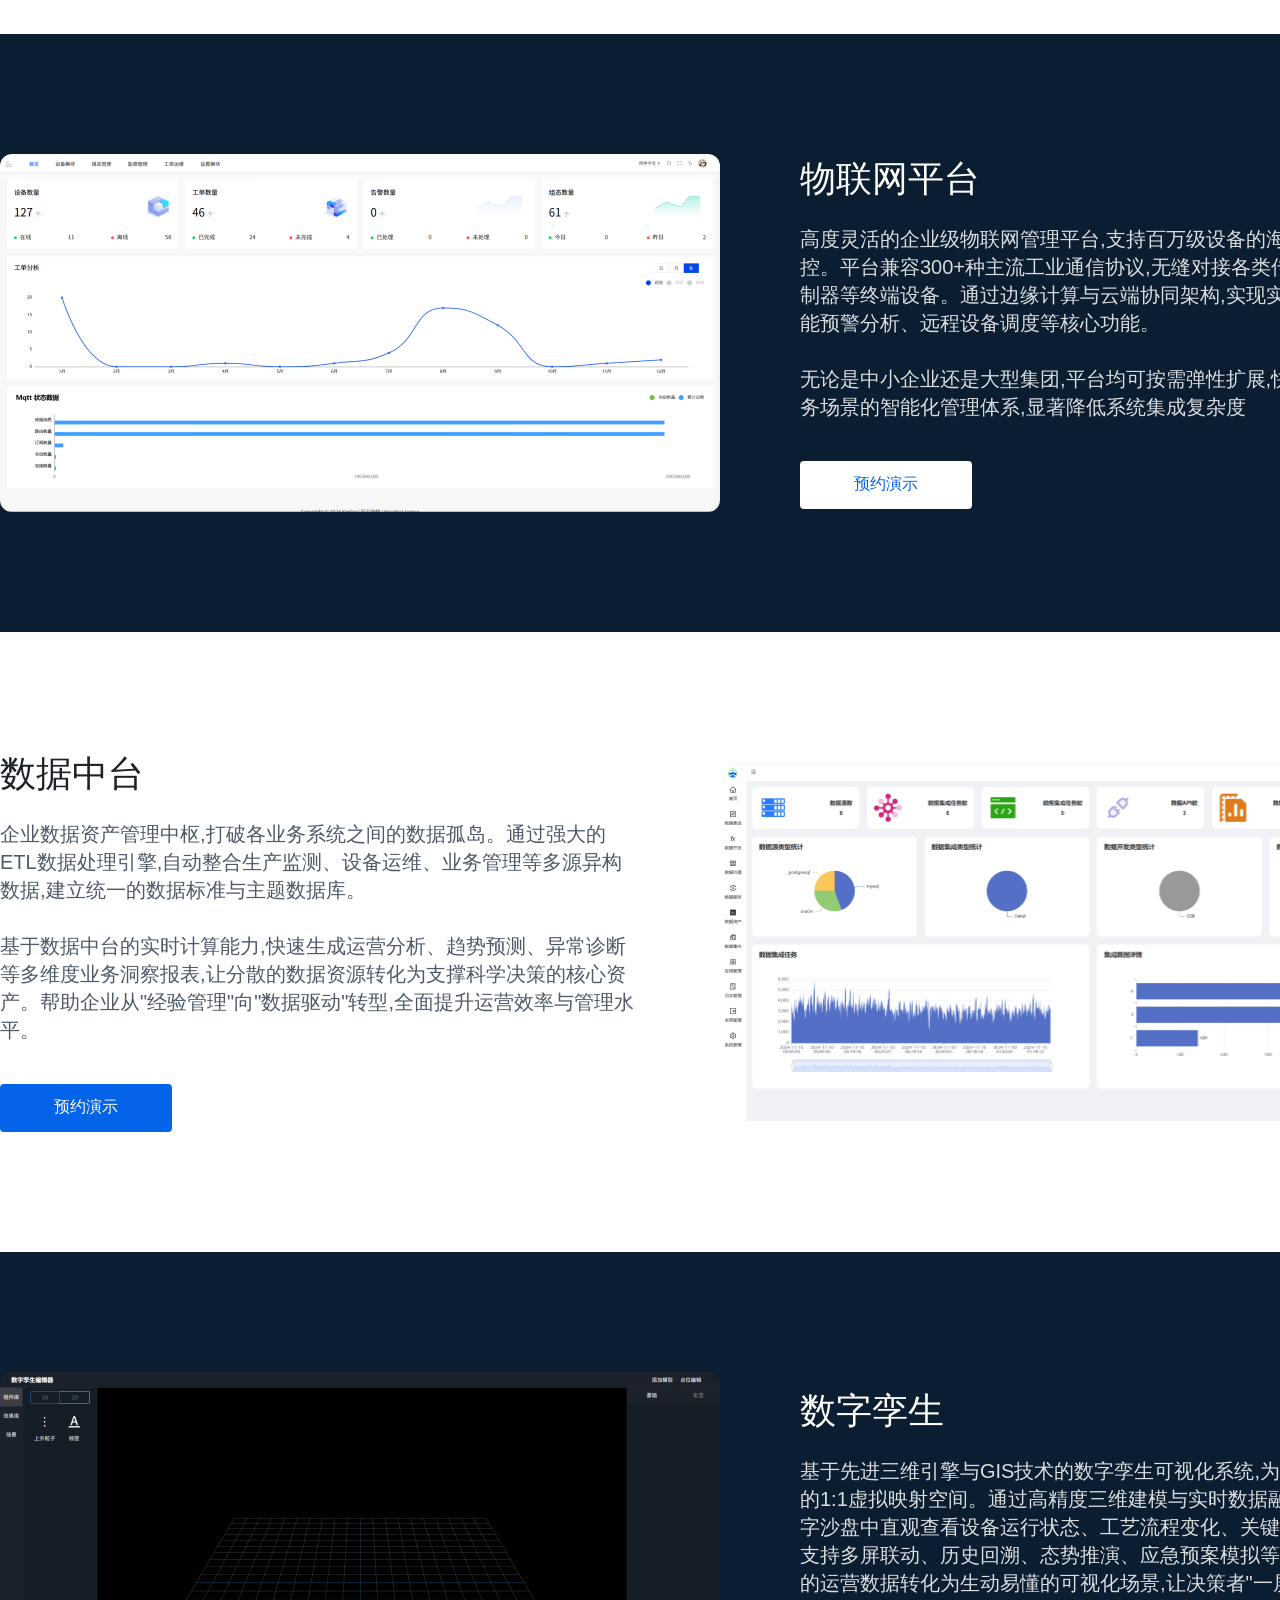
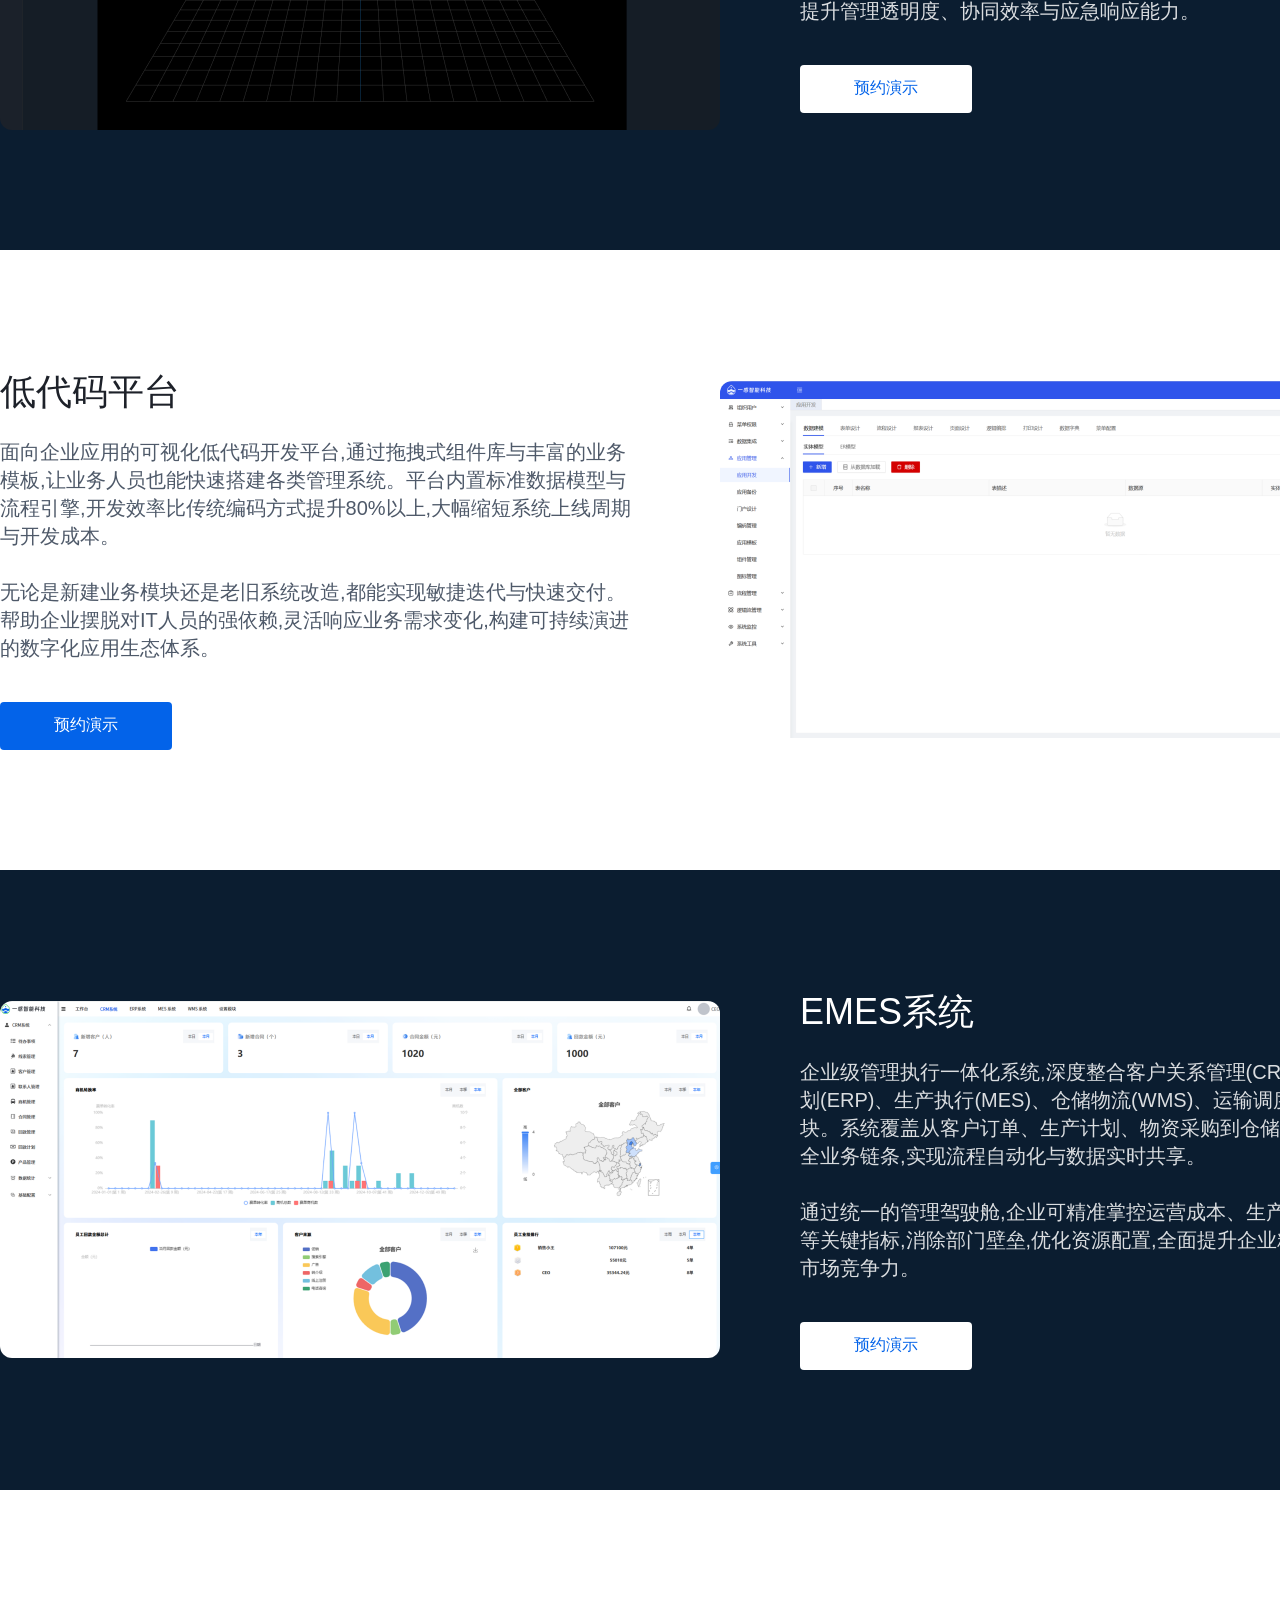
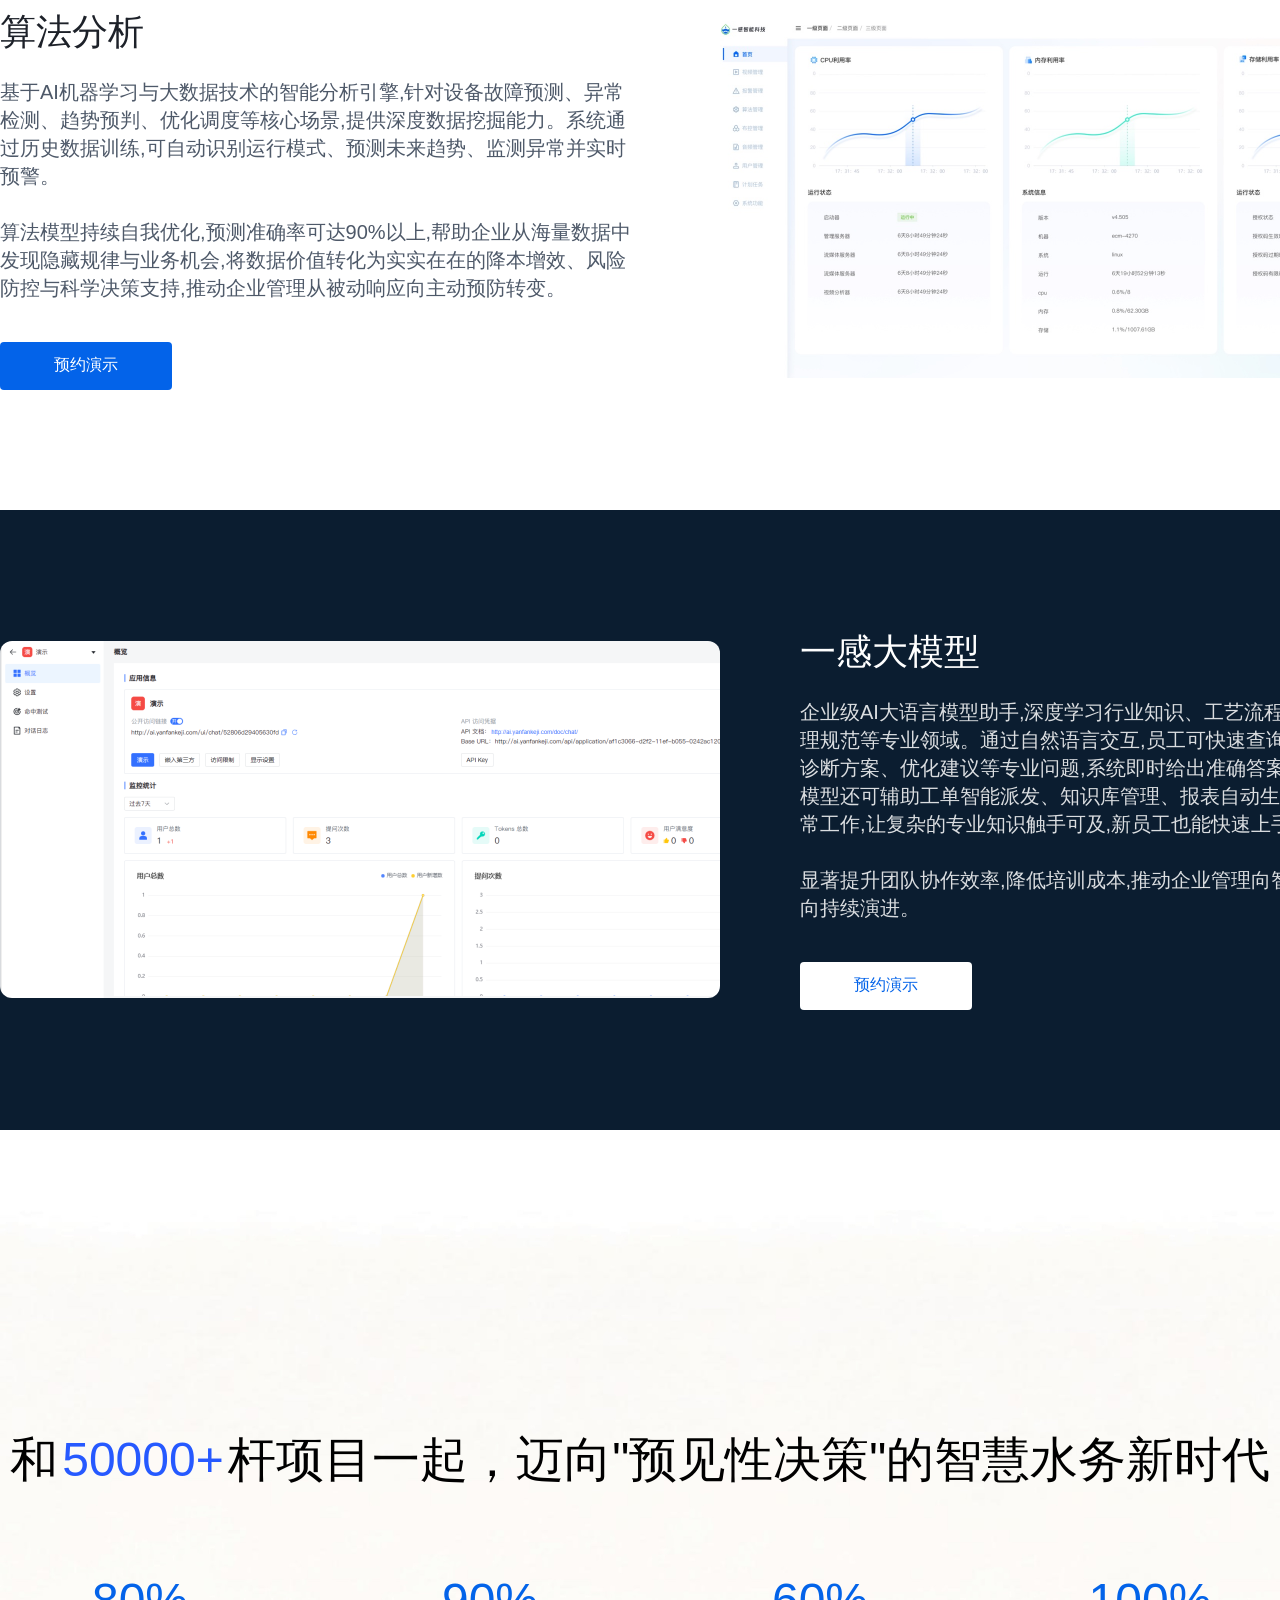
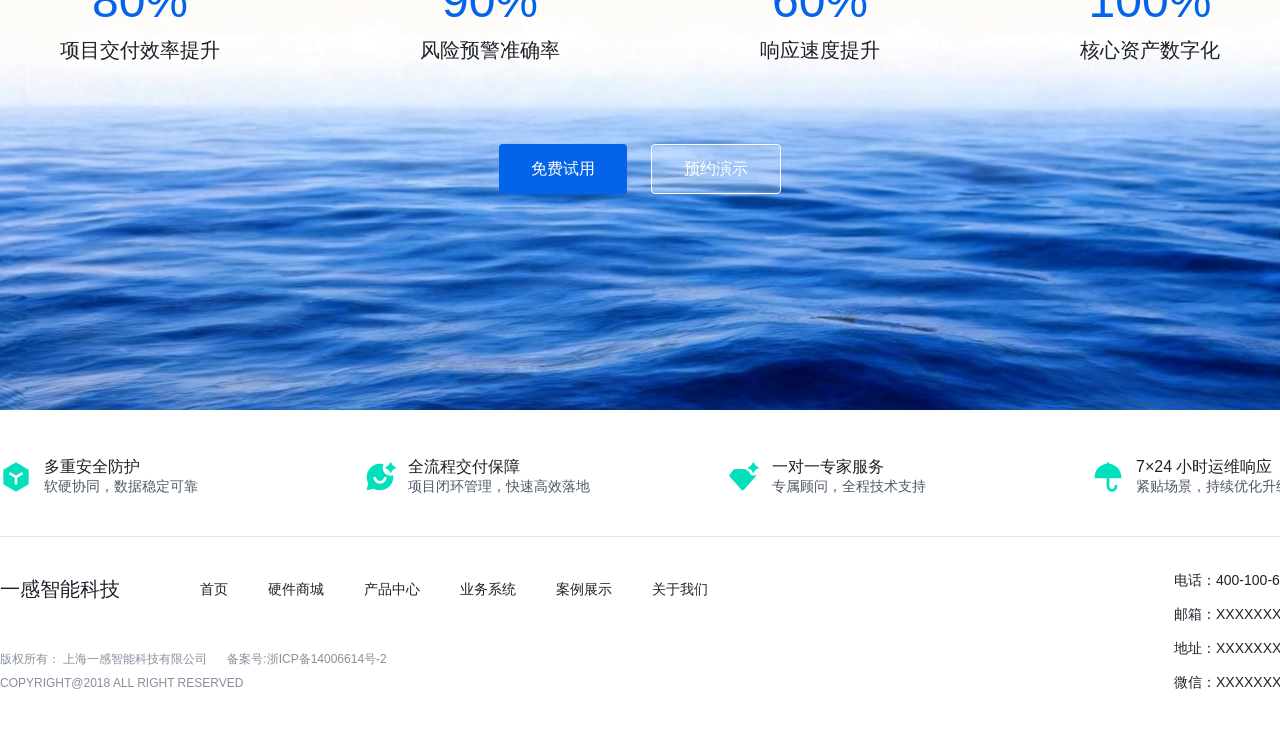
==== commit de84ad9e: "fix: 统计卡片按设计图重做 - 图标从 placeholder SVG → Figma 导出的 48x48 双色图标 - 卡片布局: 居中 → 左对齐(匹配设计图) - 数字颜色: 蓝色 → 深色" ====
--- a/yigan-website/index.html
+++ b/yigan-website/index.html
@@ -151,28 +151,28 @@
       <div class="why-choose-stats fade-in">
         <div class="stat-card">
           <div class="stat-icon">
-            <svg viewBox="0 0 24 24"><path d="M16 6l2.29 2.29-4.88 4.88-4-4L2 16.59 3.41 18l6-6 4 4 6.3-6.29L22 12V6z"/></svg>
+            <img src="images/homepage/icon-cost.svg" alt="" width="48" height="48">
           </div>
           <div class="stat-number">50000+</div>
           <div class="stat-label">累计服务项目数</div>
         </div>
         <div class="stat-card">
           <div class="stat-icon">
-            <svg viewBox="0 0 24 24"><path d="M12 2C6.48 2 2 6.48 2 12s4.48 10 10 10 10-4.48 10-10S17.52 2 12 2zm1 15h-2v-2h2v2zm0-4h-2V7h2v6z"/></svg>
+            <img src="images/homepage/icon-stack.svg" alt="" width="48" height="48">
           </div>
           <div class="stat-number">300+</div>
           <div class="stat-label">支持通信协议</div>
         </div>
         <div class="stat-card">
           <div class="stat-icon">
-            <svg viewBox="0 0 24 24"><path d="M11.99 2C6.47 2 2 6.48 2 12s4.47 10 9.99 10C17.52 22 22 17.52 22 12S17.52 2 11.99 2zM12 20c-4.42 0-8-3.58-8-8s3.58-8 8-8 8 3.58 8 8-3.58 8-8 8zm.5-13H11v6l5.25 3.15.75-1.23-4.5-2.67z"/></svg>
+            <img src="images/homepage/icon-speed.svg" alt="" width="48" height="48">
           </div>
           <div class="stat-number">99.9%</div>
           <div class="stat-label">系统可用性</div>
         </div>
         <div class="stat-card">
           <div class="stat-icon">
-            <svg viewBox="0 0 24 24"><path d="M12 1L3 5v6c0 5.55 3.84 10.74 9 12 5.16-1.26 9-6.45 9-12V5l-9-4zm0 10.99h7c-.53 4.12-3.28 7.79-7 8.94V12H5V6.3l7-3.11v8.8z"/></svg>
+            <img src="images/homepage/icon-shield.svg" alt="" width="48" height="48">
           </div>
           <div class="stat-number">7×24h</div>
           <div class="stat-label">全天候运维保障</div>
--- a/yigan-website/css/home.css
+++ b/yigan-website/css/home.css
@@ -593,45 +593,37 @@
 }
 
 .stat-card {
+  flex: 1;
   background: var(--gray-1);
-  border-radius: var(--radius-xl);
-  padding: 32px 24px;
-  display: flex;
-  flex-direction: column;
-  align-items: center;
-  gap: 12px;
-  text-align: center;
+  border-radius: var(--radius-lg);
+  padding: 40px;
+  display: flex;
+  flex-direction: column;
+  align-items: flex-start;
+  gap: 16px;
 }
 
 .stat-card .stat-icon {
   width: 48px;
   height: 48px;
-  background: var(--primary-1);
-  border-radius: var(--radius-xl);
-  display: flex;
-  align-items: center;
-  justify-content: center;
-}
-
-.stat-card .stat-icon svg {
-  width: 24px;
-  height: 24px;
-  fill: var(--color-primary);
+}
+
+.stat-card .stat-icon img {
+  width: 48px;
+  height: 48px;
 }
 
 .stat-card .stat-number {
-  font-family: inherit;
   font-size: 48px;
   line-height: 56px;
   font-weight: 500;
-  color: var(--color-primary);
+  color: var(--gray-10);
 }
 
 .stat-card .stat-label {
-  font-family: inherit;
-  font-size: 14px;
-  color: var(--color-text-3);
-  line-height: 22px;
+  font-size: 16px;
+  line-height: 24px;
+  color: var(--gray-6);
 }
 
 /* === Section 5: Products Title === */
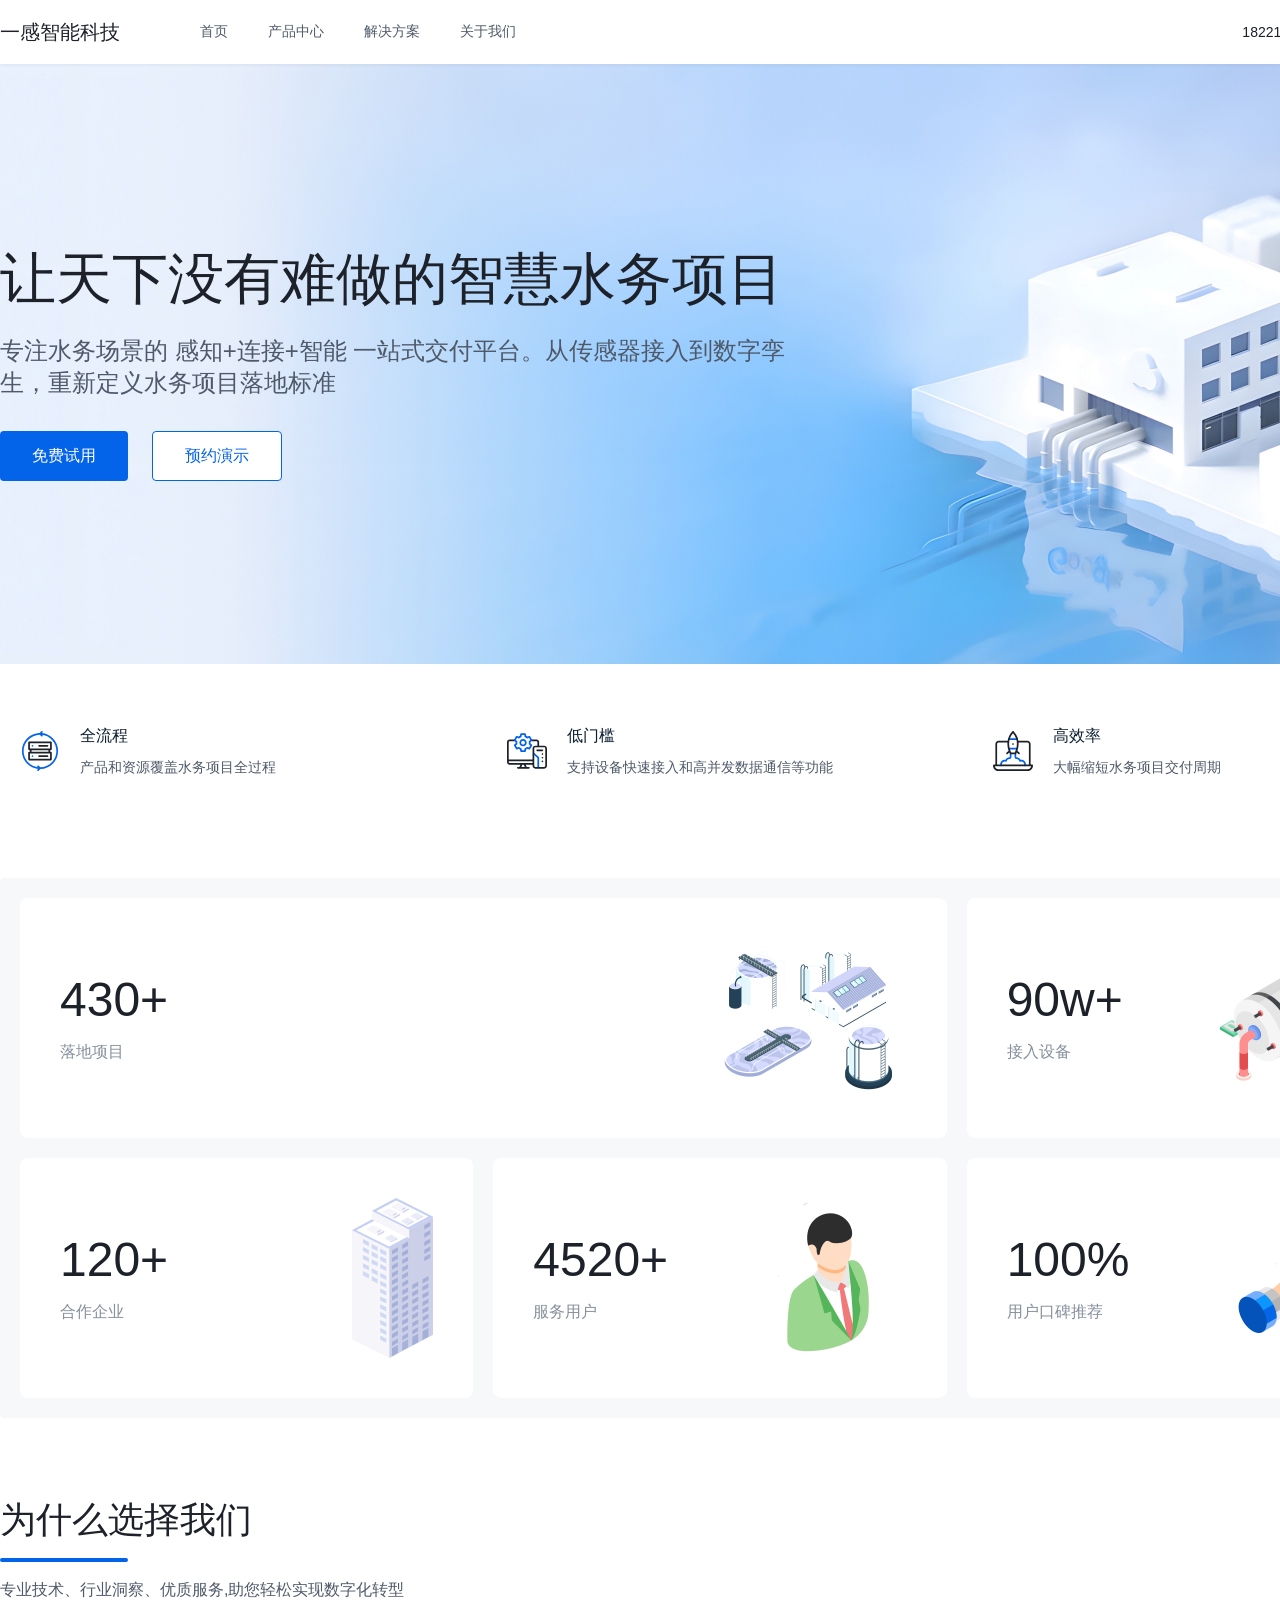
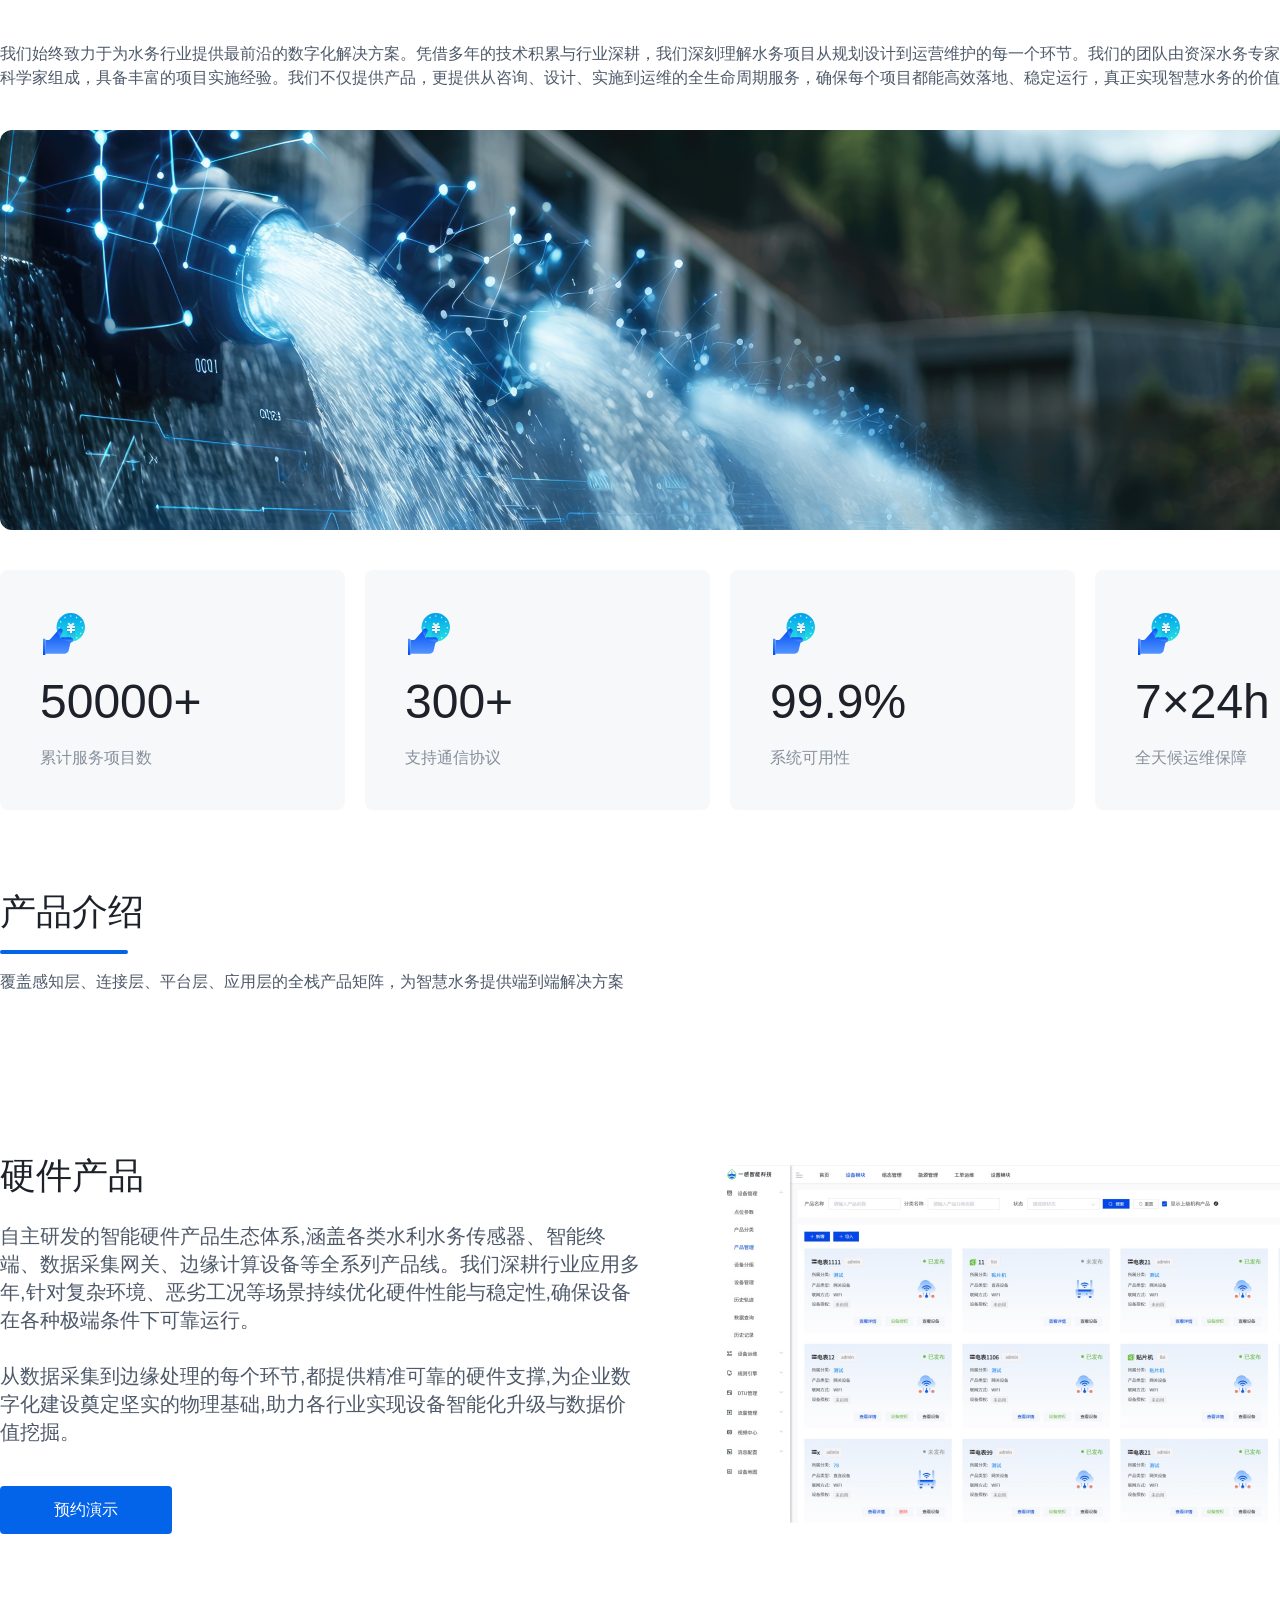
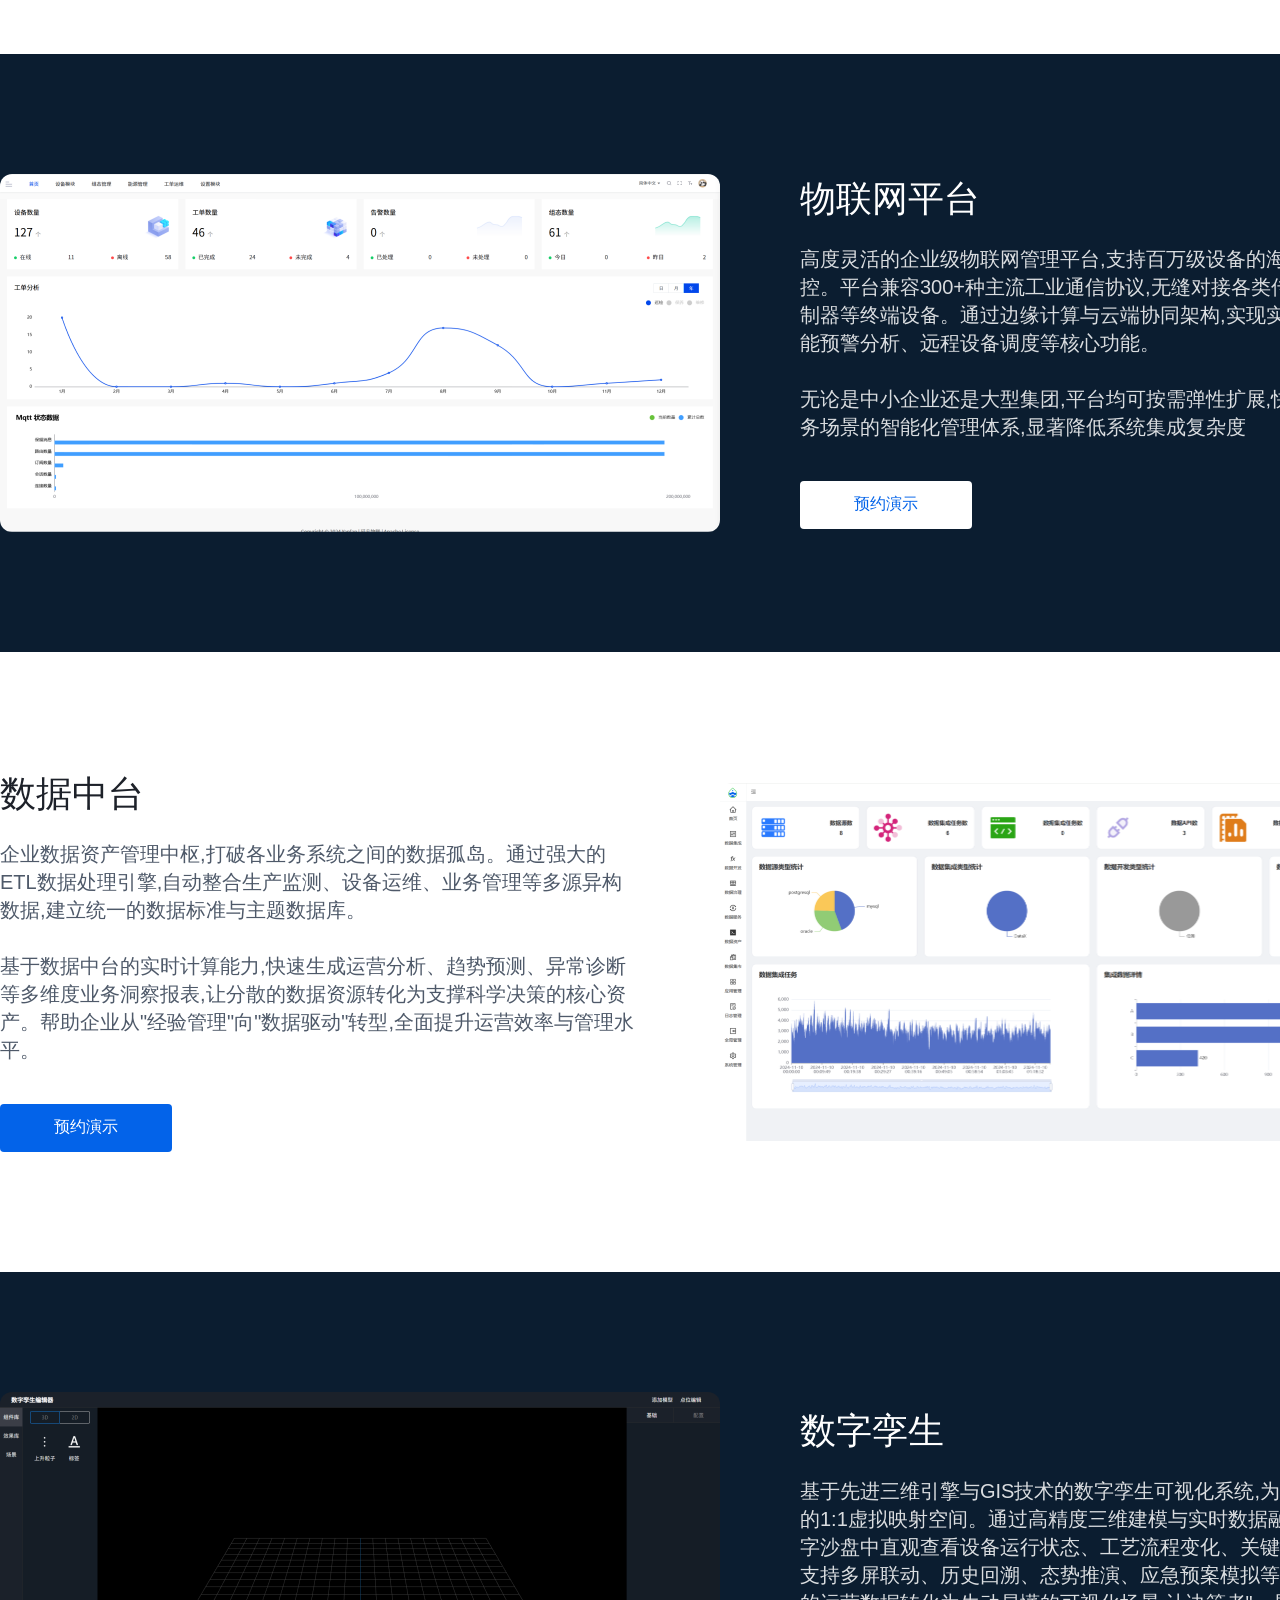
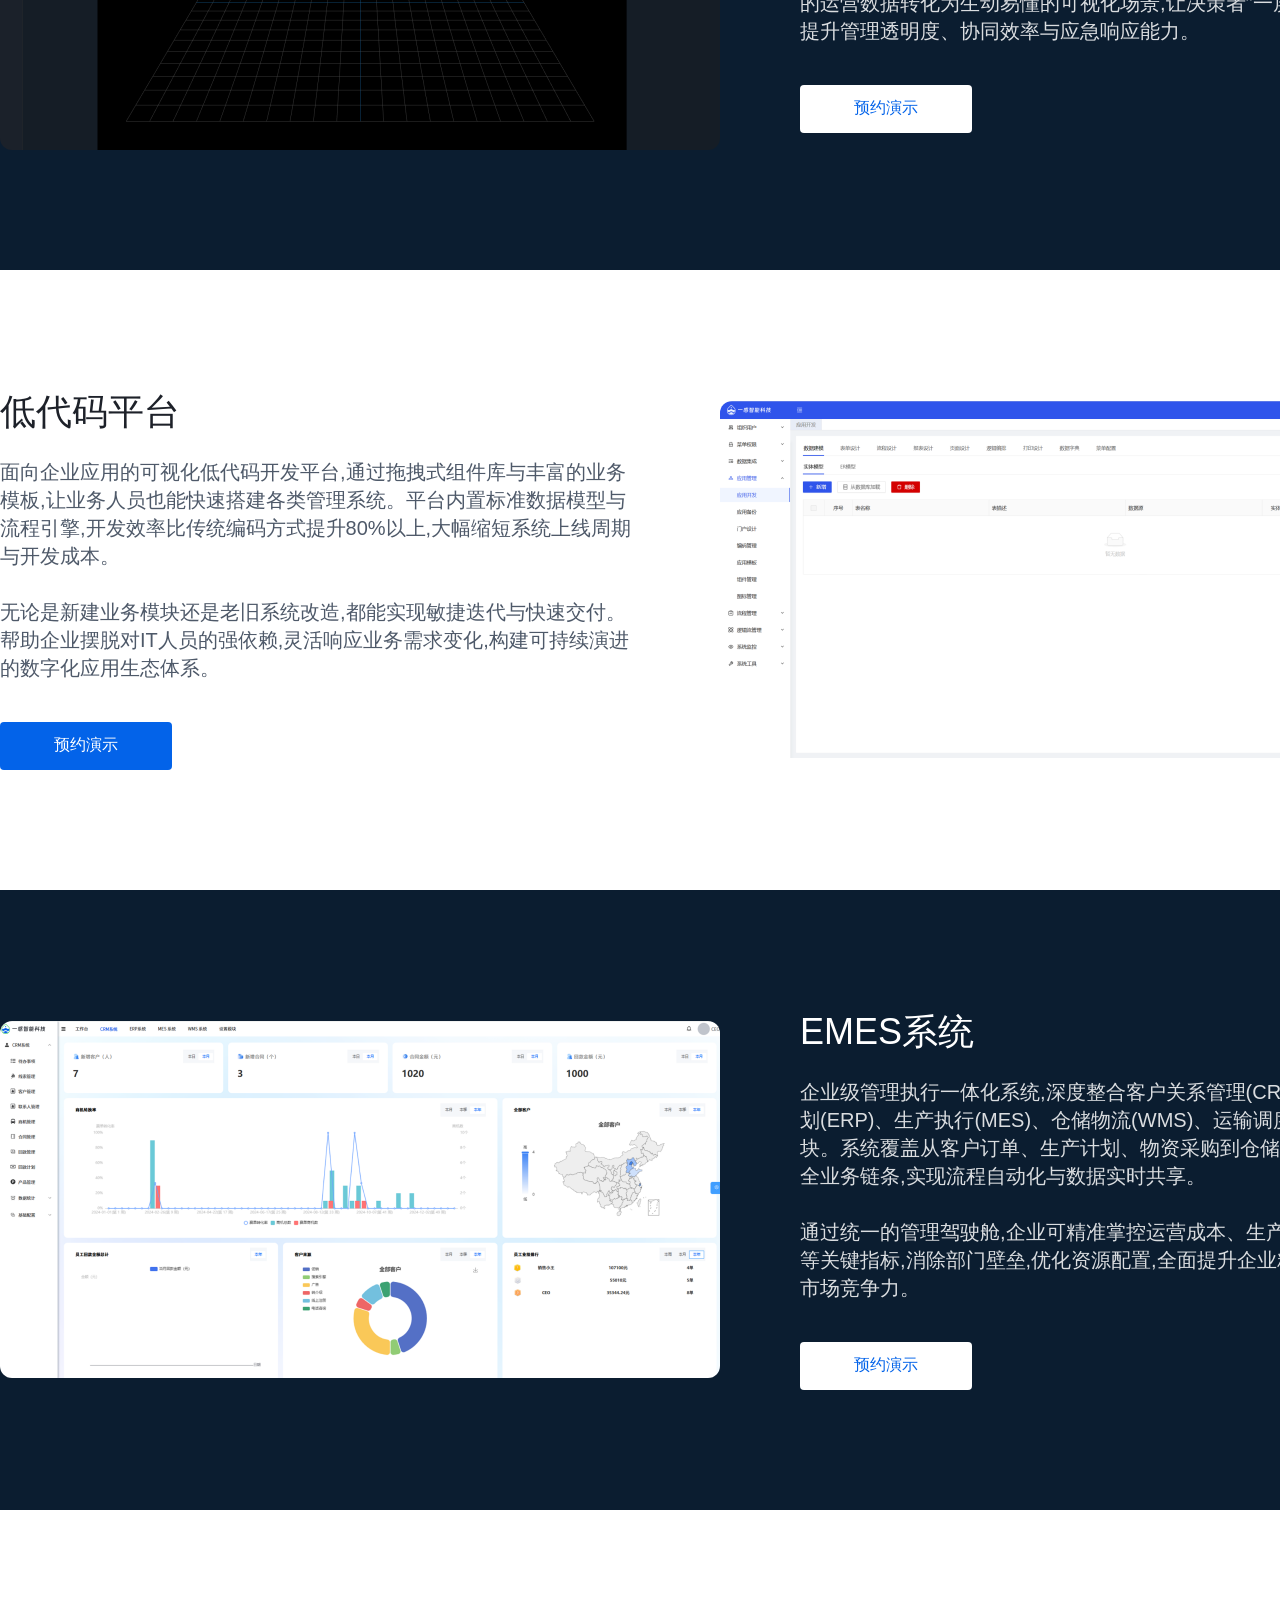
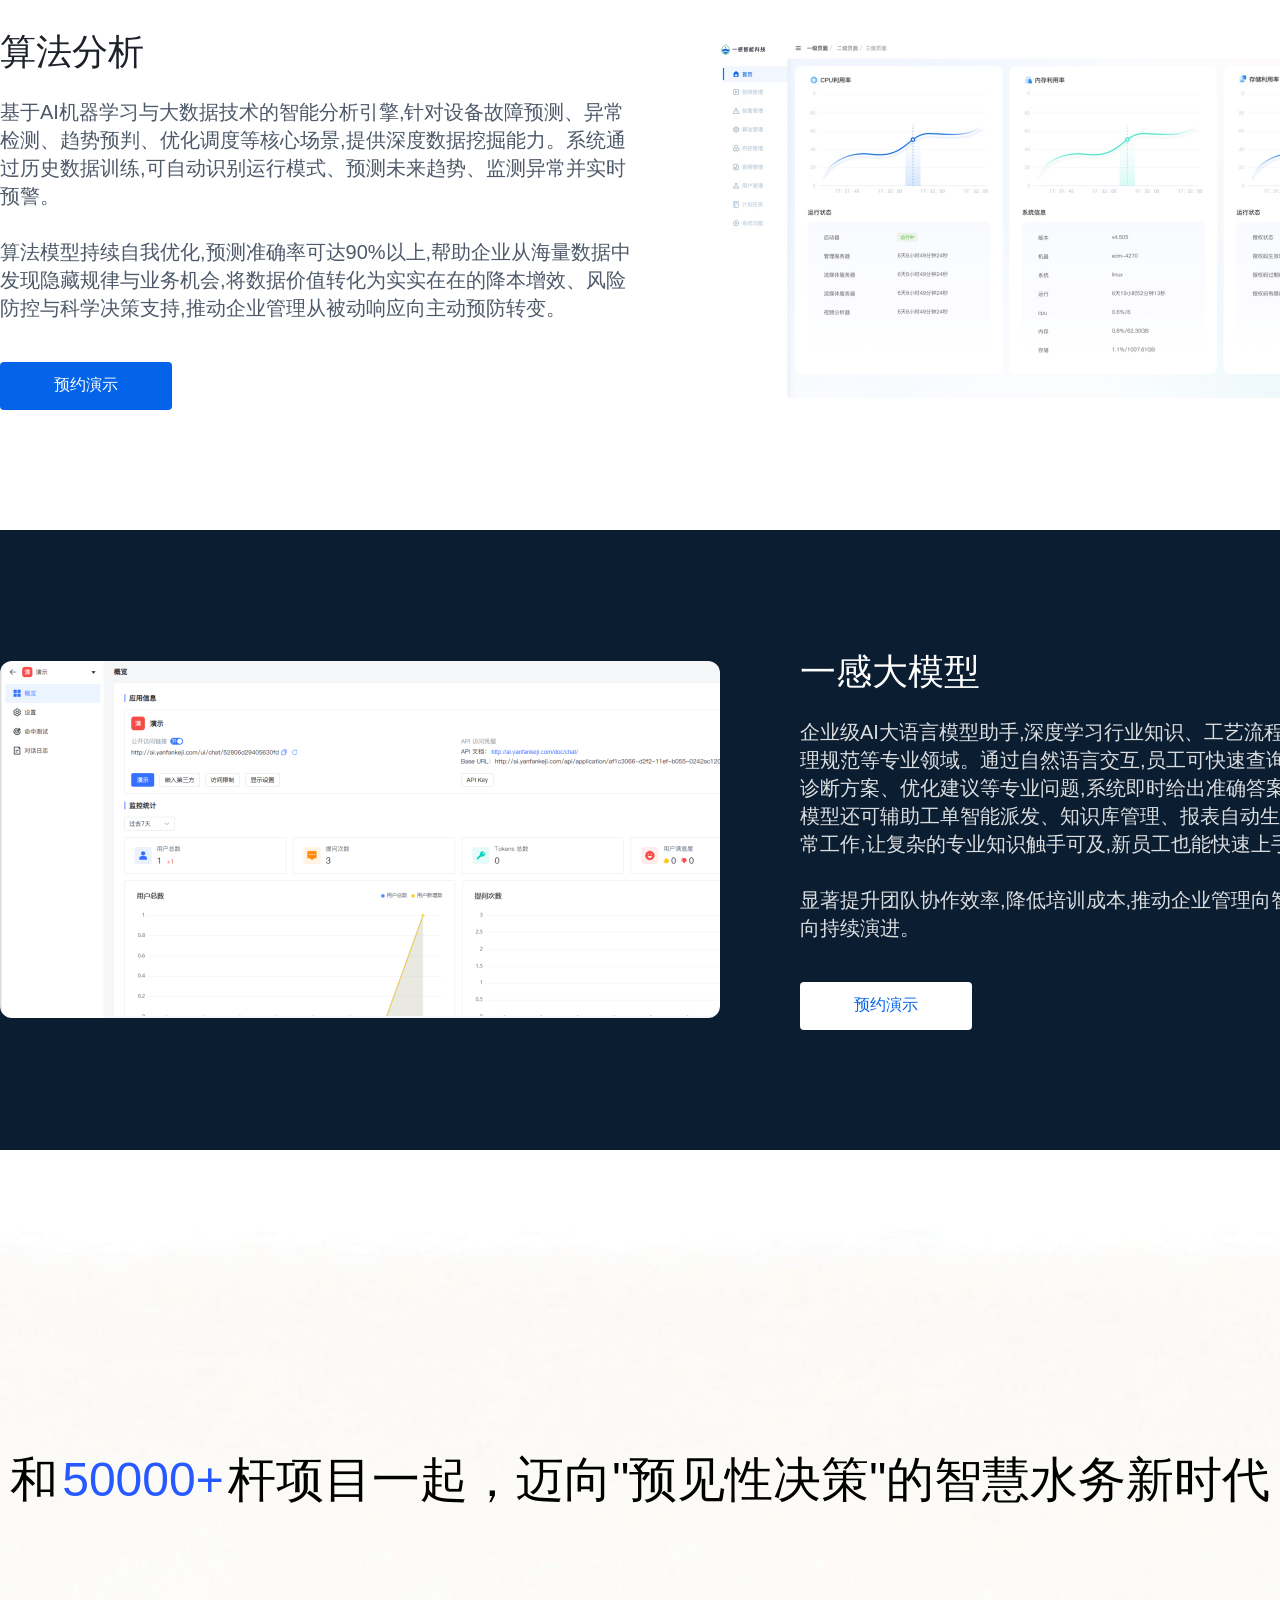
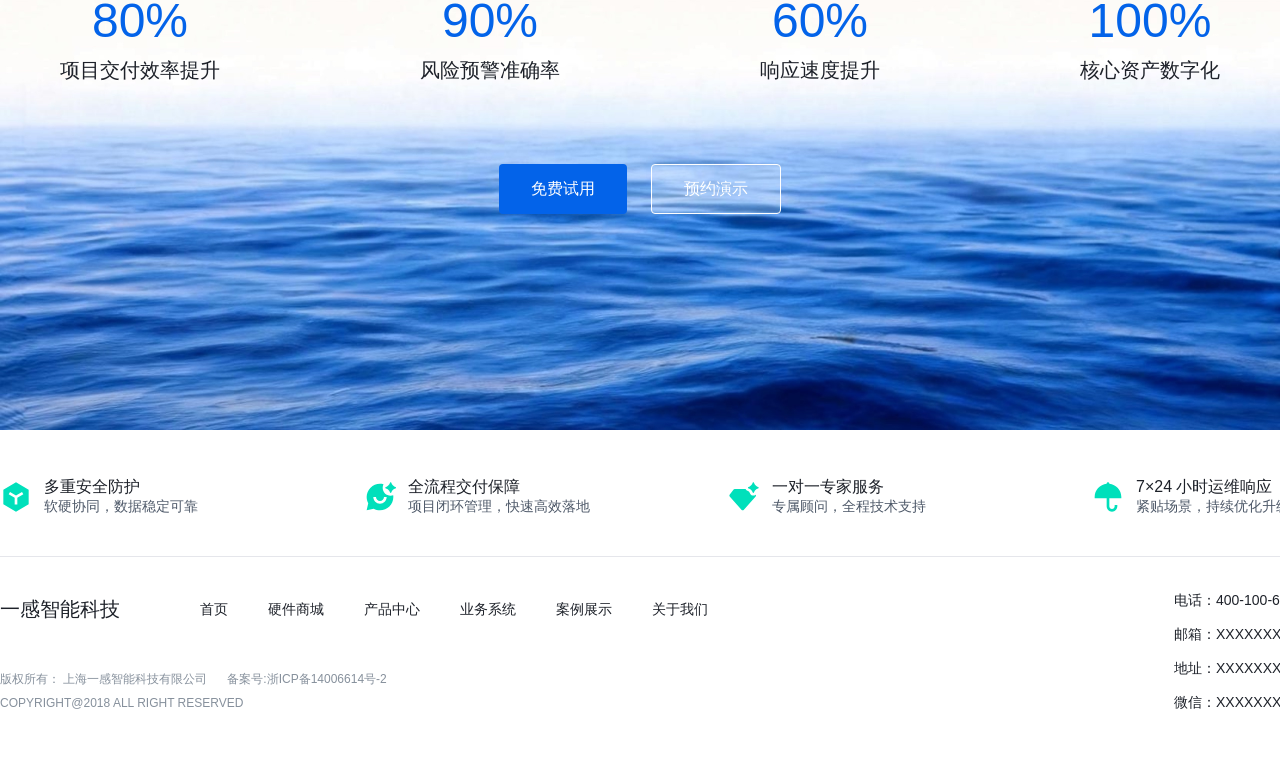
==== commit c0944894: "fix: Stats Grid 改为 3 列 CSS Grid, 匹配 Figma 截图 - 3列grid: 430+跨2列, 其余各1列 - 容器灰底(#f7f8fa) + 卡片白底(#fff) -" ====
--- a/yigan-website/index.html
+++ b/yigan-website/index.html
@@ -77,59 +77,51 @@
   <section class="stats-grid-section">
     <div class="container">
       <div class="stats-grid fade-in">
-        <!-- 左栏 800px -->
-        <div class="stats-col-left">
-          <!-- 大卡片: 430+ 落地项目 -->
-          <div class="stat-card-large">
-            <div class="stat-card-content">
-              <span class="stat-num">430+</span>
-              <span class="stat-label">落地项目</span>
-            </div>
-            <div class="stat-card-illust">
-              <img src="images/homepage/stat-projects.png" alt="落地项目">
-            </div>
-          </div>
-          <!-- 下方两个小卡片 -->
-          <div class="stats-row">
-            <div class="stat-card-small">
-              <div class="stat-card-content">
-                <span class="stat-num">120+</span>
-                <span class="stat-label">合作企业</span>
-              </div>
-              <div class="stat-card-illust">
-                <img src="images/homepage/stat-partners.png" alt="合作企业">
-              </div>
-            </div>
-            <div class="stat-card-small">
-              <div class="stat-card-content">
-                <span class="stat-num">4520+</span>
-                <span class="stat-label">服务用户</span>
-              </div>
-              <div class="stat-card-illust">
-                <img src="images/homepage/stat-users.png" alt="服务用户">
-              </div>
-            </div>
-          </div>
-        </div>
-        <!-- 右栏 620px -->
-        <div class="stats-col-right">
-          <div class="stat-card-medium">
-            <div class="stat-card-content">
-              <span class="stat-num">90w+</span>
-              <span class="stat-label">接入设备</span>
-            </div>
-            <div class="stat-card-illust">
-              <img src="images/homepage/stat-devices.png" alt="接入设备">
-            </div>
-          </div>
-          <div class="stat-card-medium">
-            <div class="stat-card-content">
-              <span class="stat-num">100%</span>
-              <span class="stat-label">用户口碑推荐</span>
-            </div>
-            <div class="stat-card-illust">
-              <img src="images/homepage/stat-recommend.png" alt="用户口碑推荐">
-            </div>
+        <!-- Row 1: 430+ 跨2列, 90w+ 占1列 -->
+        <div class="sg-card sg-span2">
+          <div class="sg-text">
+            <span class="sg-num">430+</span>
+            <span class="sg-label">落地项目</span>
+          </div>
+          <div class="sg-illust sg-illust-wide">
+            <img src="images/homepage/stat-projects.png" alt="落地项目">
+          </div>
+        </div>
+        <div class="sg-card">
+          <div class="sg-text">
+            <span class="sg-num">90w+</span>
+            <span class="sg-label">接入设备</span>
+          </div>
+          <div class="sg-illust">
+            <img src="images/homepage/stat-devices.png" alt="接入设备">
+          </div>
+        </div>
+        <!-- Row 2: 3个等宽卡片 -->
+        <div class="sg-card">
+          <div class="sg-text">
+            <span class="sg-num">120+</span>
+            <span class="sg-label">合作企业</span>
+          </div>
+          <div class="sg-illust">
+            <img src="images/homepage/stat-partners.png" alt="合作企业">
+          </div>
+        </div>
+        <div class="sg-card">
+          <div class="sg-text">
+            <span class="sg-num">4520+</span>
+            <span class="sg-label">服务用户</span>
+          </div>
+          <div class="sg-illust">
+            <img src="images/homepage/stat-users.png" alt="服务用户">
+          </div>
+        </div>
+        <div class="sg-card">
+          <div class="sg-text">
+            <span class="sg-num">100%</span>
+            <span class="sg-label">用户口碑推荐</span>
+          </div>
+          <div class="sg-illust">
+            <img src="images/homepage/stat-recommend.png" alt="用户口碑推荐">
           </div>
         </div>
       </div>
--- a/yigan-website/css/home.css
+++ b/yigan-website/css/home.css
@@ -414,113 +414,69 @@
 /* === Section 3: Stats Cards Grid === */
 .stats-grid-section {
   width: 100%;
-  height: 600px;
   padding: 40px 0;
 }
 
 .stats-grid-section .container {
-  height: 520px;
+  background: var(--gray-1);
+  border-radius: 4px;
+  padding: 20px;
 }
 
 .stats-grid {
-  display: flex;
+  display: grid;
+  grid-template-columns: repeat(3, 1fr);
   gap: 20px;
-  height: 520px;
-  border-radius: 4px;
-}
-
-/* 左栏 800px */
-.stats-col-left {
-  width: 800px;
-  display: flex;
-  flex-direction: column;
-  gap: 20px;
-}
-
-/* 右栏 620px */
-.stats-col-right {
-  width: 620px;
-  display: flex;
-  flex-direction: column;
-  gap: 20px;
-}
-
-/* 大卡片 800x240 */
-.stat-card-large {
-  width: 800px;
-  height: 240px;
-  background: #fafafa;
+}
+
+/* 跨2列的大卡片 */
+.sg-span2 {
+  grid-column: span 2;
+}
+
+/* 单个卡片 */
+.sg-card {
+  background: #fff;
   border-radius: 8px;
   padding: 40px;
   display: flex;
   justify-content: space-between;
   align-items: center;
-}
-
-/* 下方两个小卡片行 */
-.stats-row {
-  display: flex;
-  gap: 20px;
-  height: 260px;
-}
-
-/* 小卡片 390x240 */
-.stat-card-small {
-  width: 390px;
-  height: 240px;
-  background: #fafafa;
-  border-radius: 8px;
-  padding: 40px;
-  display: flex;
-  justify-content: space-between;
-  align-items: center;
-}
-
-/* 右栏中等卡片 620x250 */
-.stat-card-medium {
-  width: 620px;
-  height: 250px;
-  background: #fafafa;
-  border-radius: 8px;
-  padding: 40px;
-  display: flex;
-  justify-content: space-between;
-  align-items: center;
-}
-
-/* 卡片内文字区 */
-.stat-card-content {
+  min-height: 240px;
+}
+
+/* 文字区 */
+.sg-text {
   display: flex;
   flex-direction: column;
   gap: 12px;
 }
 
-.stat-num {
+.sg-num {
   font-size: 48px;
   line-height: 56px;
   font-weight: 400;
   color: var(--gray-10);
 }
 
-.stat-label {
+.sg-label {
   font-size: 16px;
   line-height: 24px;
   color: var(--gray-6);
 }
 
-/* 卡片内插图 */
-.stat-card-large .stat-card-illust {
-  width: 200px;
-  height: 160px;
-}
-
-.stat-card-small .stat-card-illust,
-.stat-card-medium .stat-card-illust {
+/* 插图区 */
+.sg-illust {
   width: 160px;
   height: 160px;
-}
-
-.stat-card-illust img {
+  flex-shrink: 0;
+}
+
+.sg-illust-wide {
+  width: 200px;
+}
+
+.sg-illust img {
   width: 100%;
   height: 100%;
   object-fit: contain;
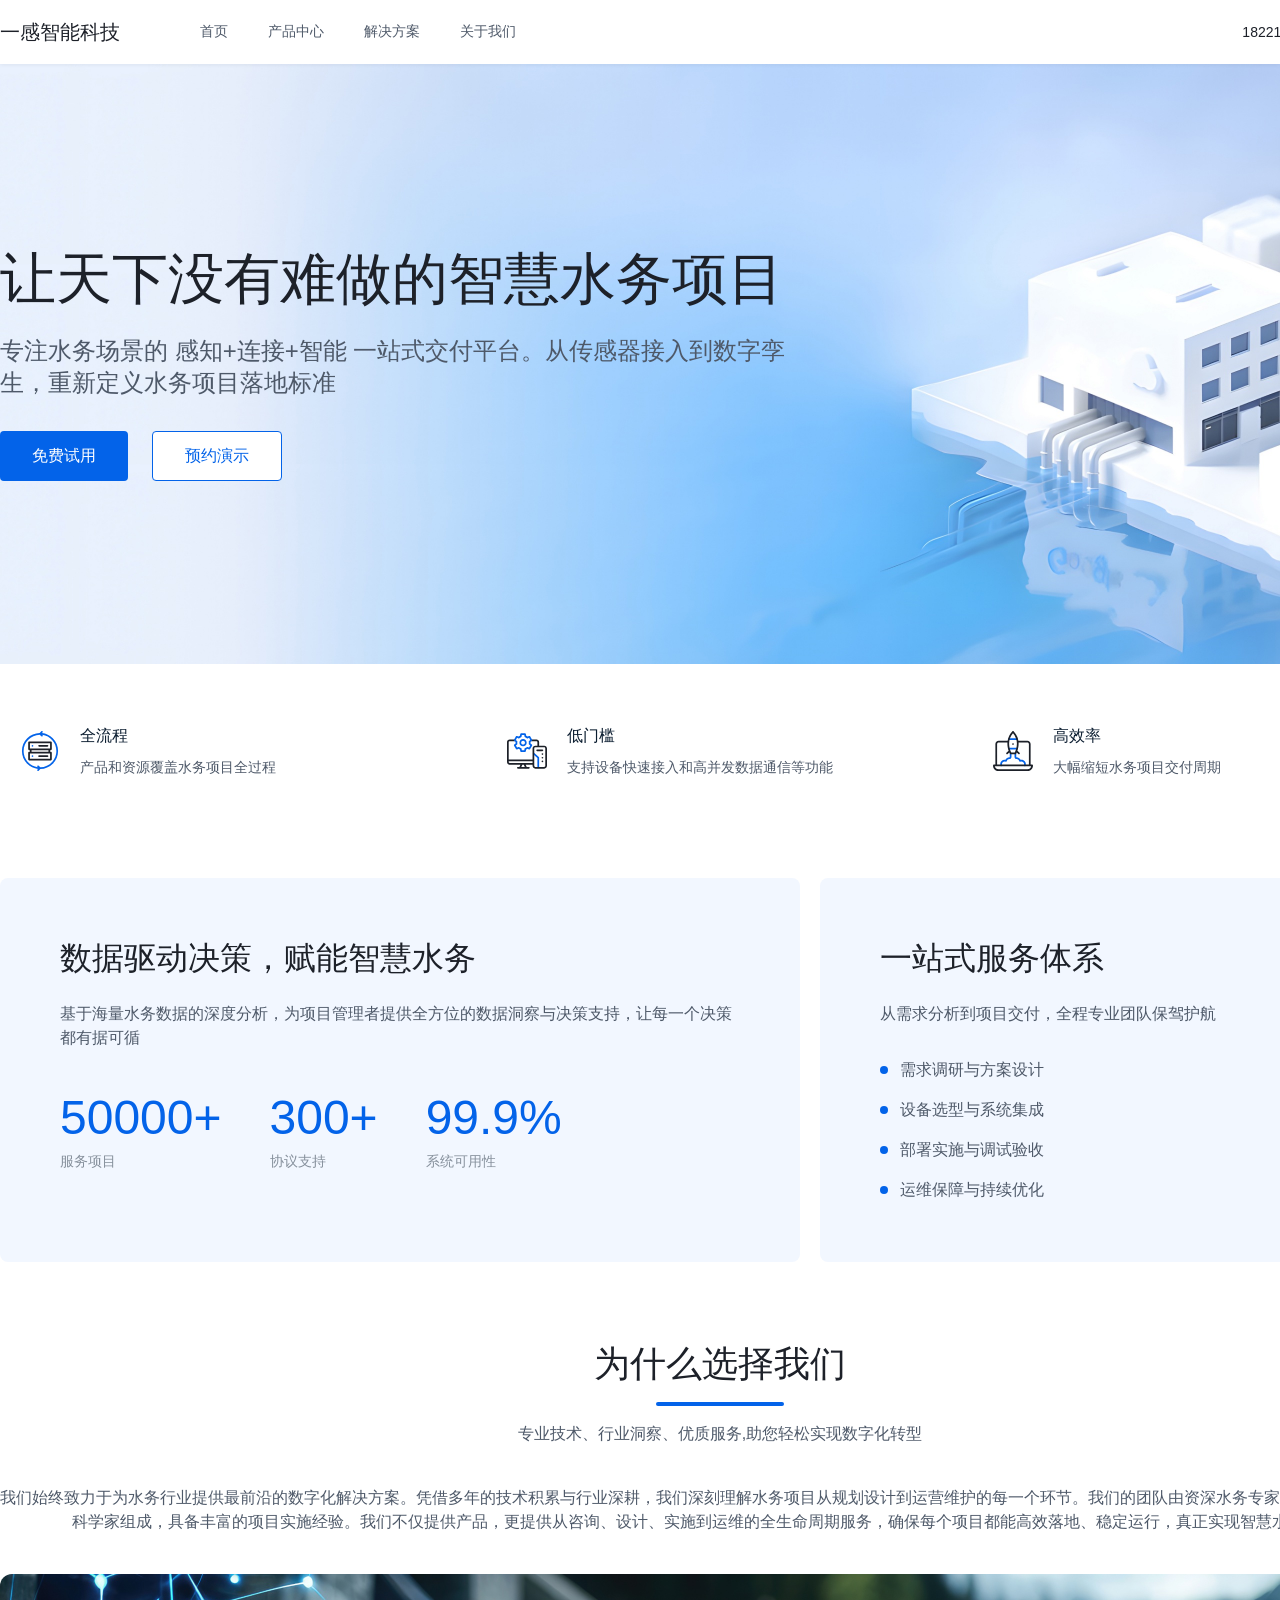
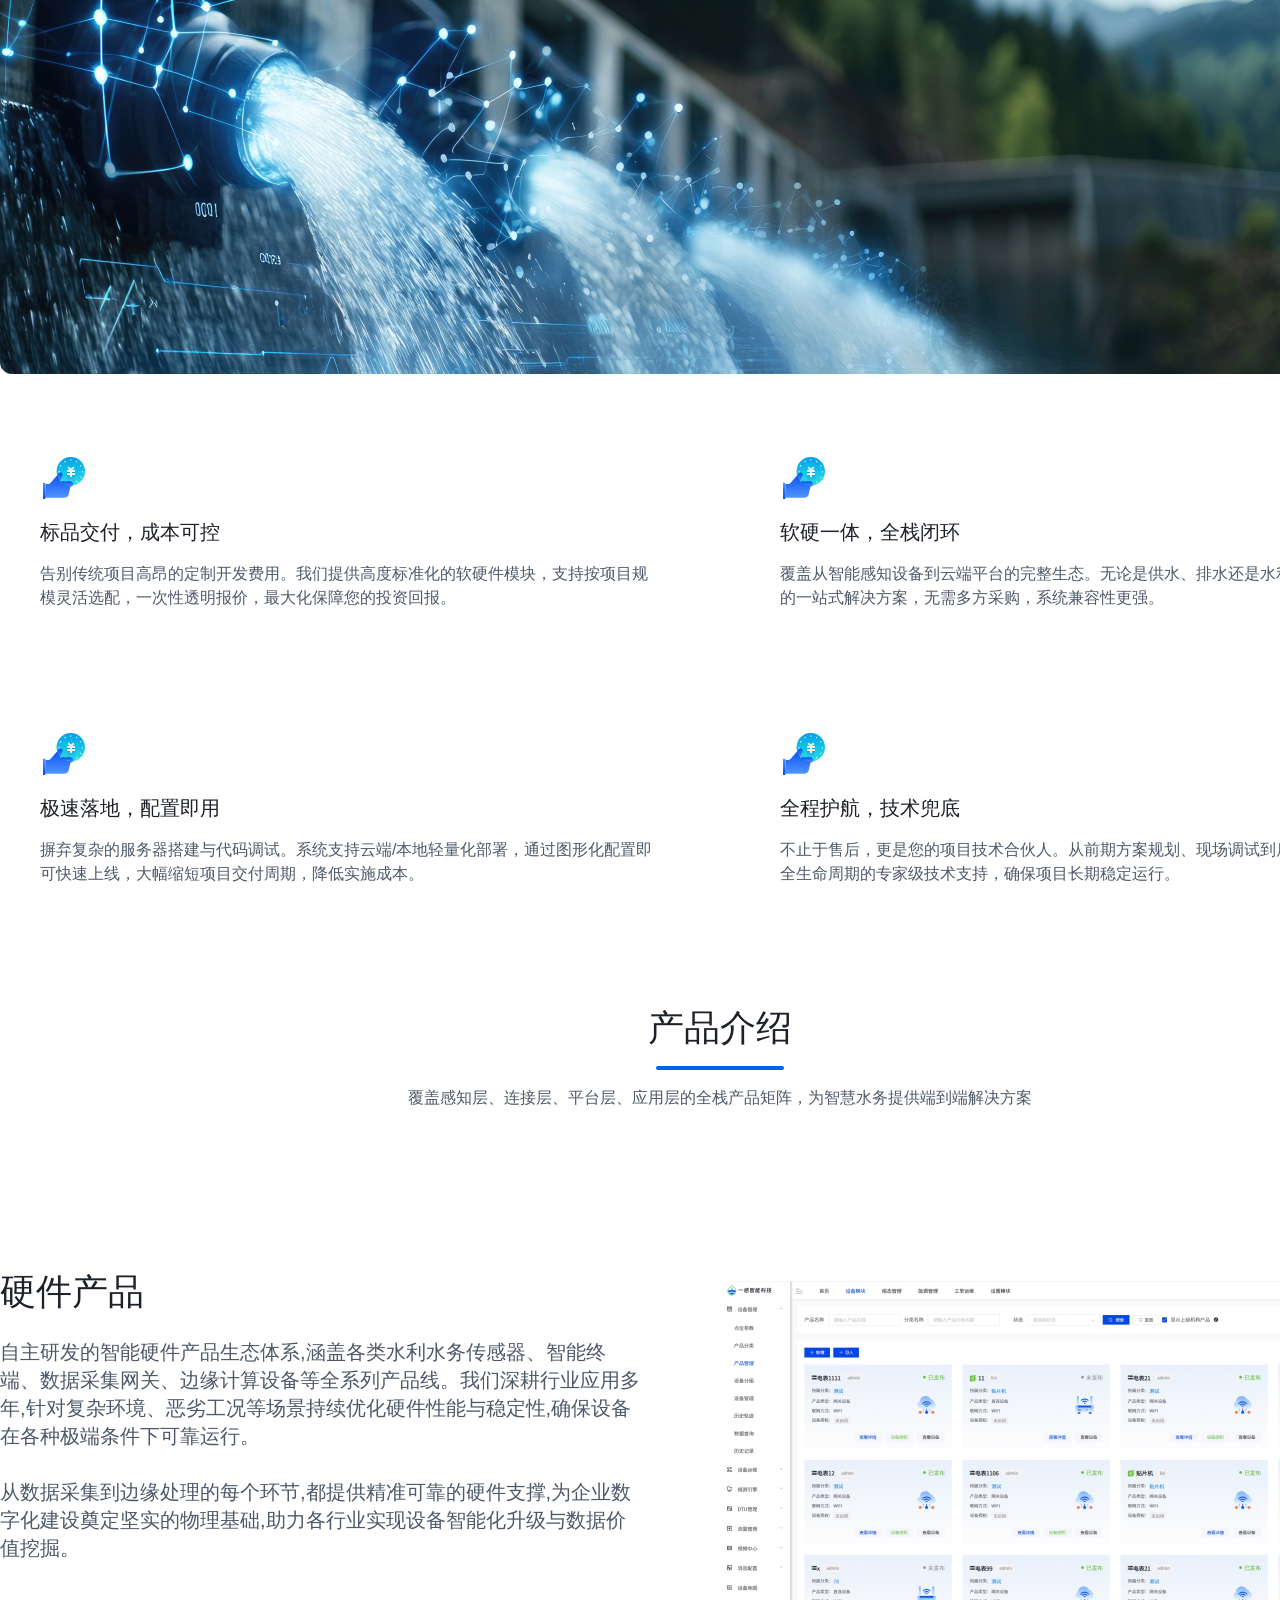
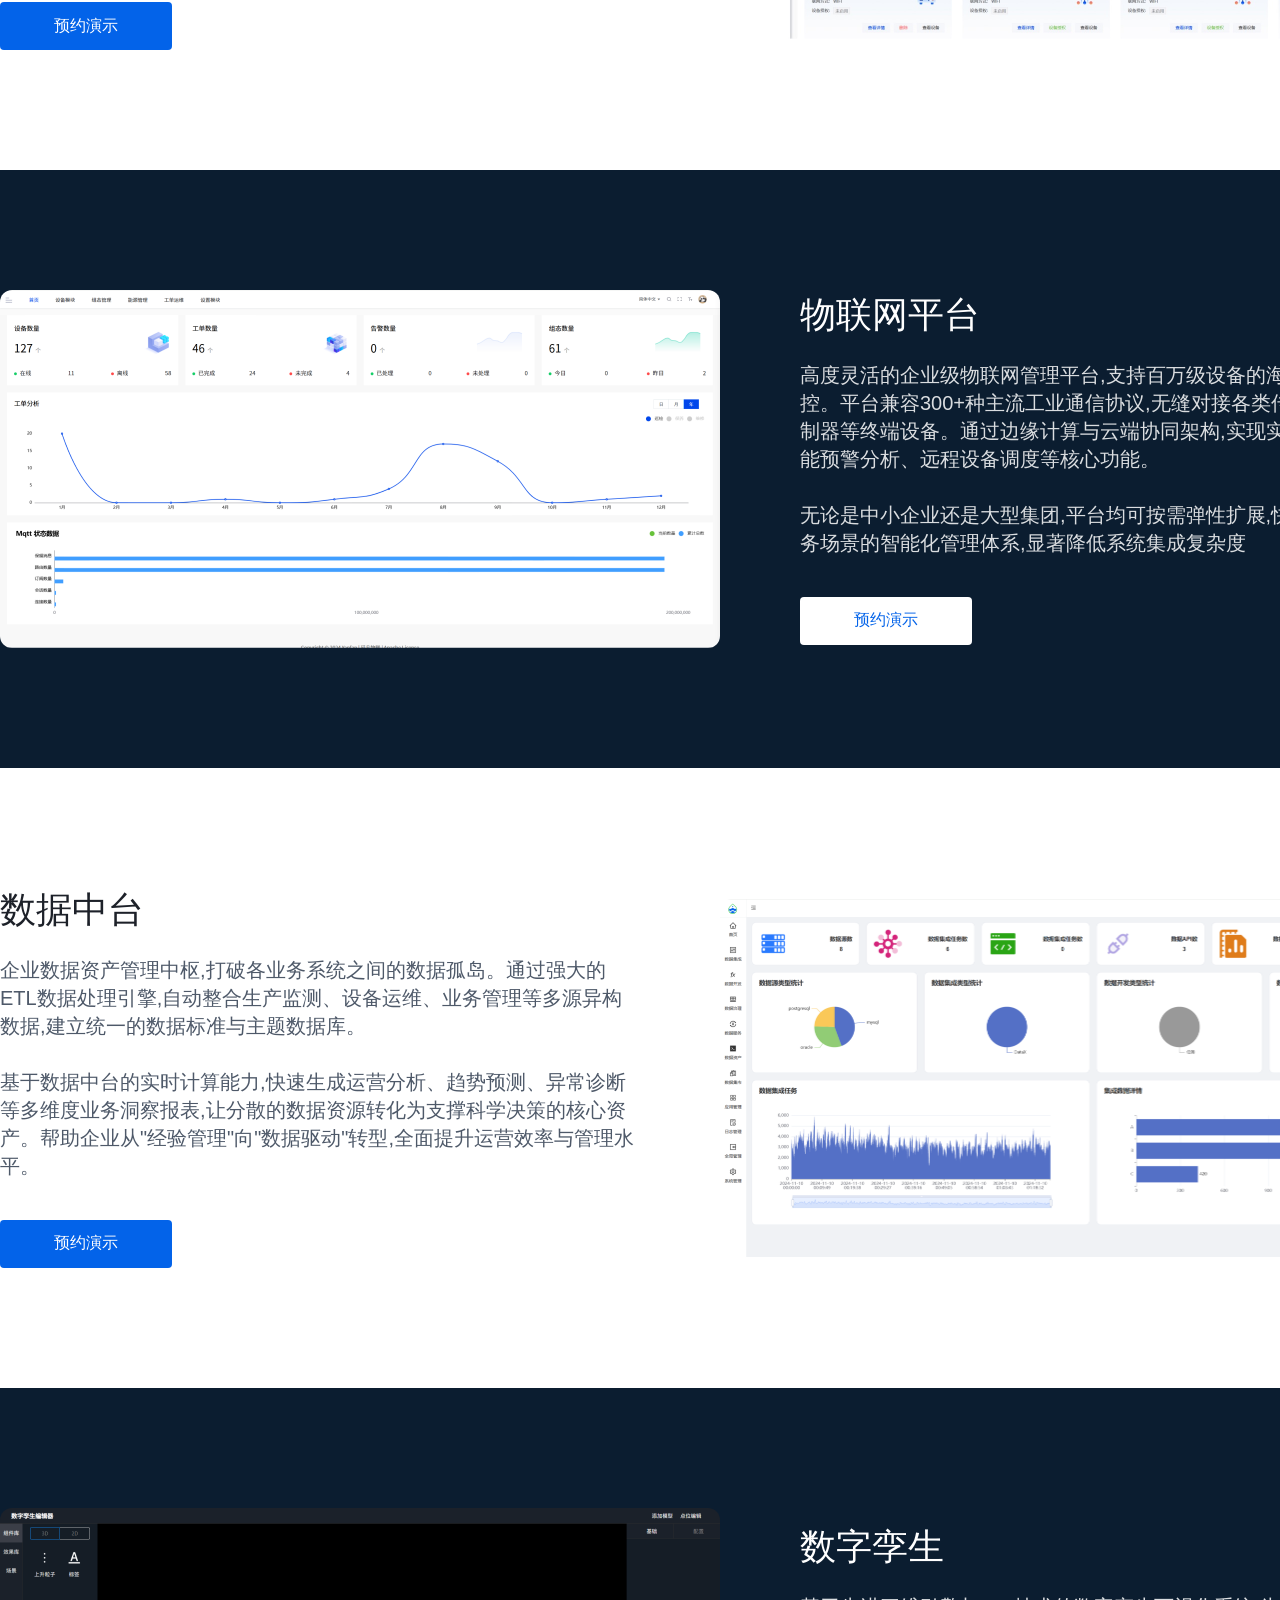
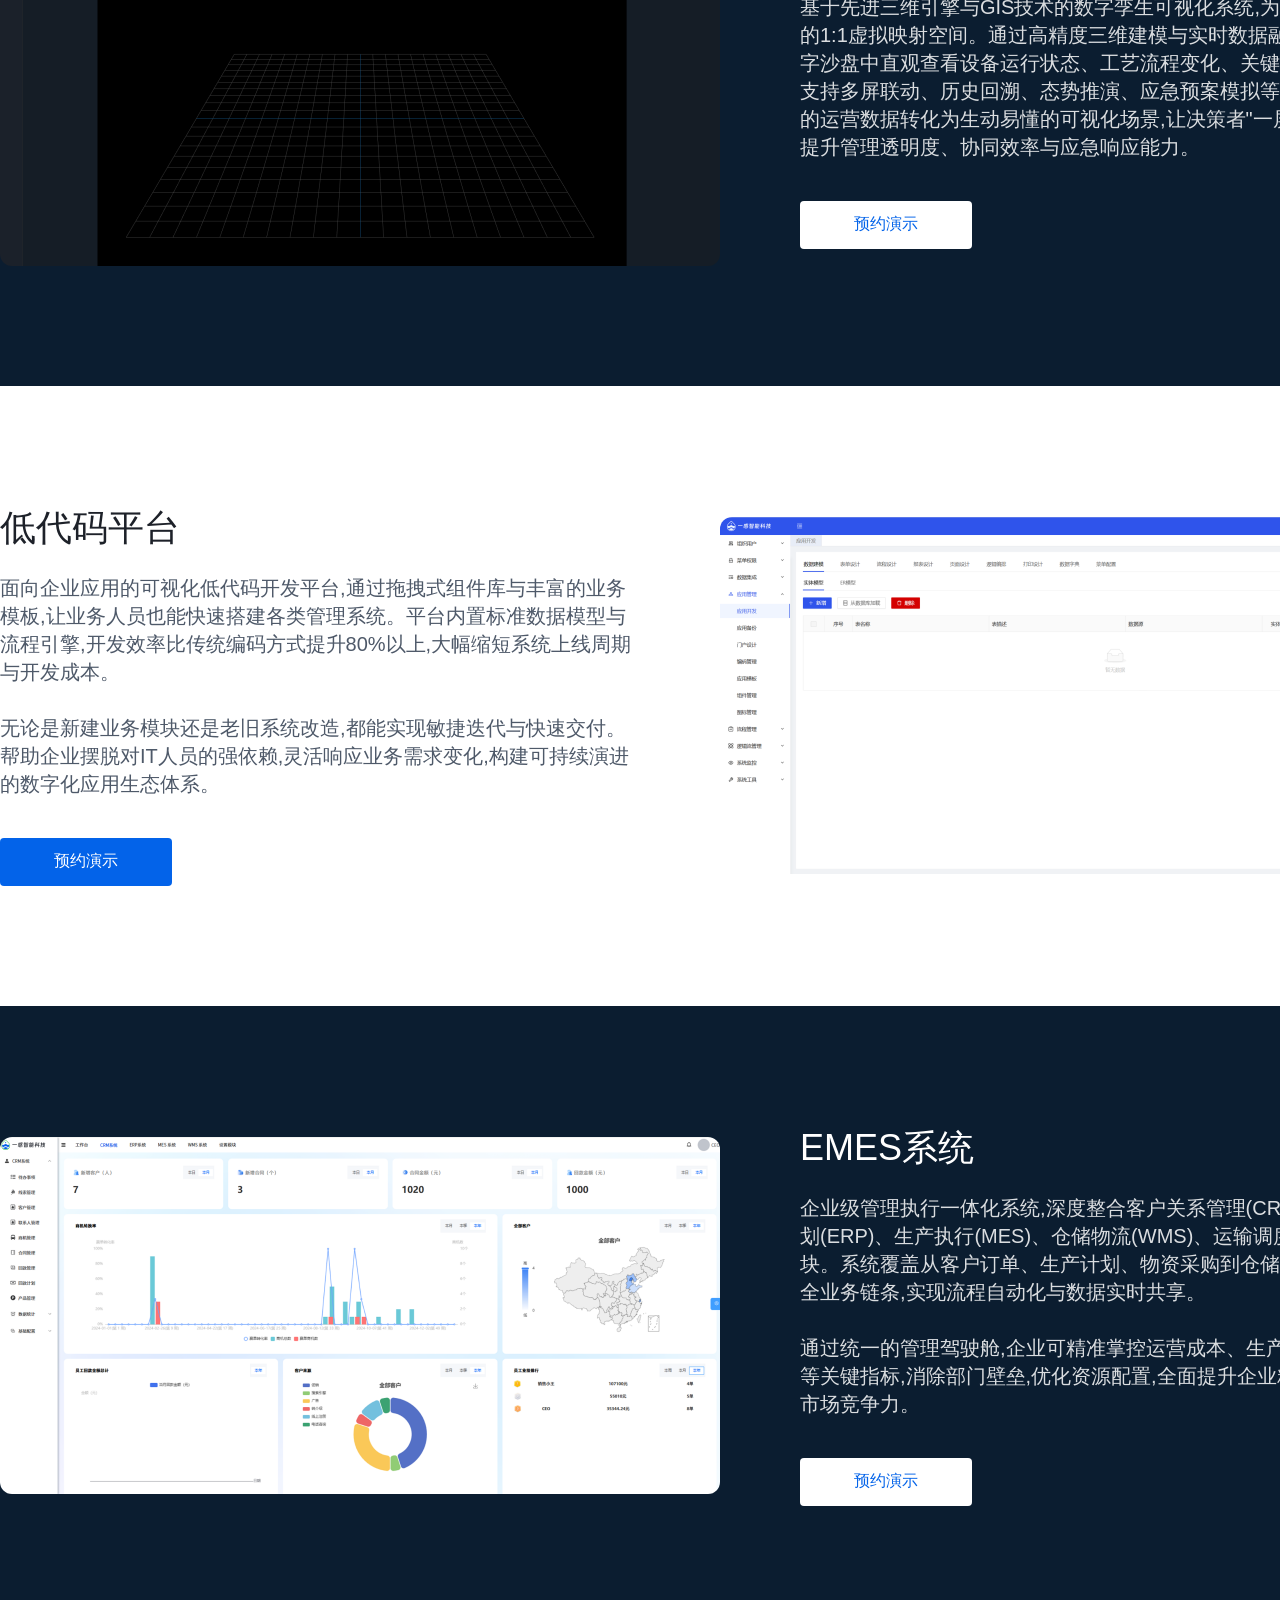
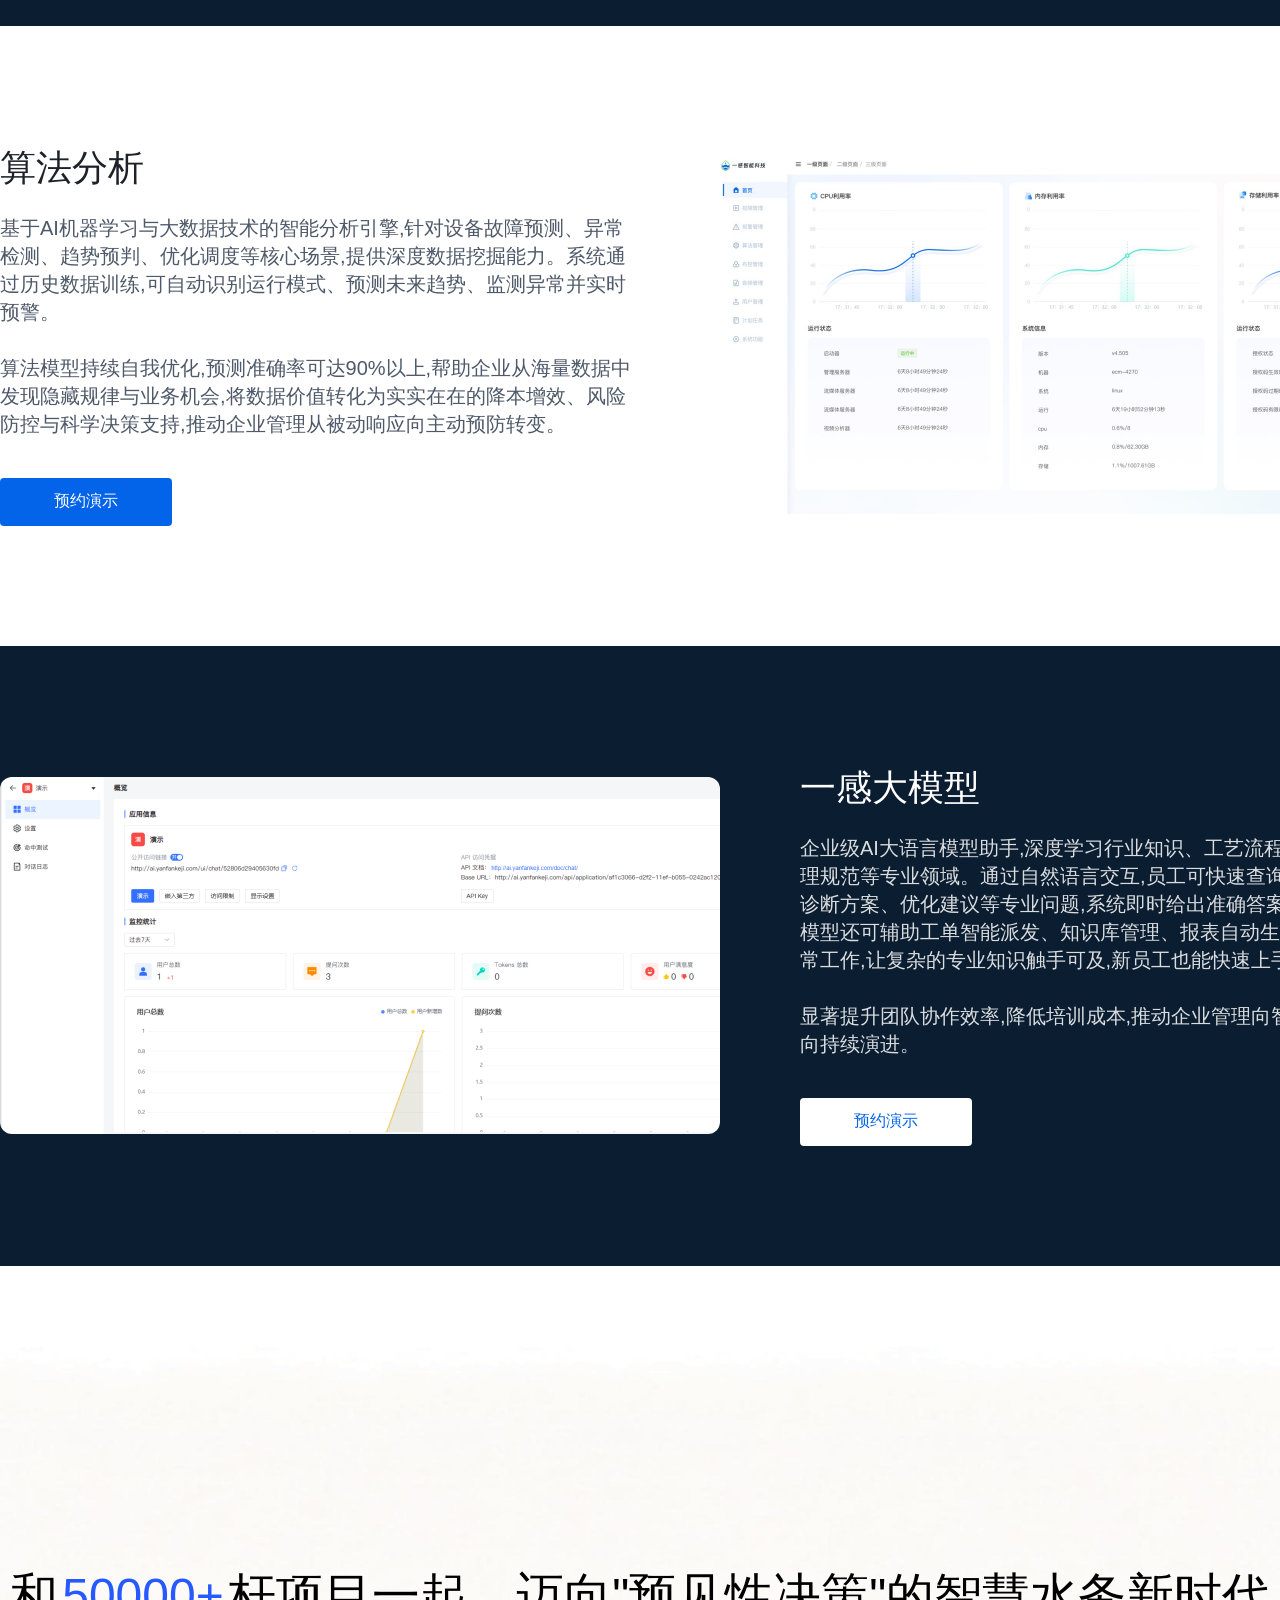
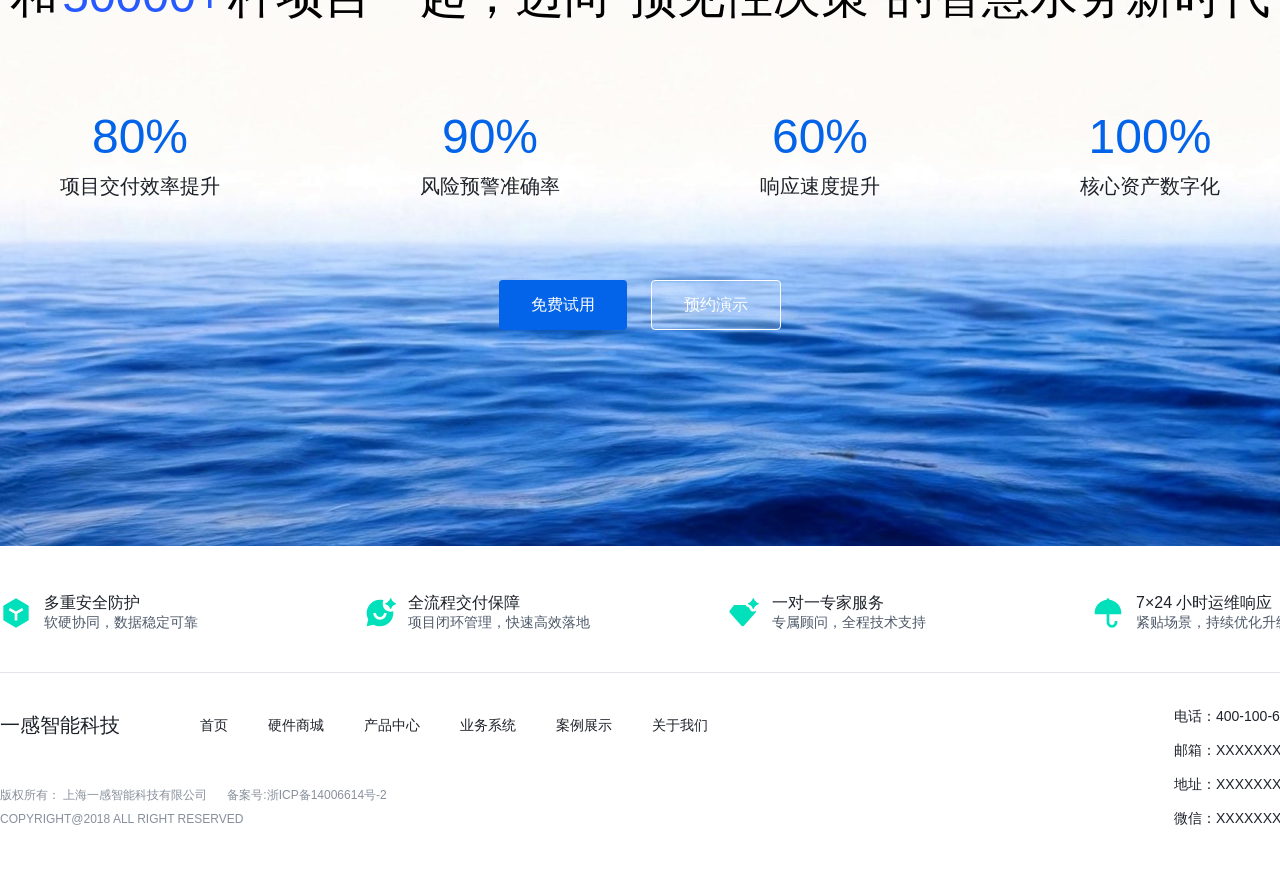
==== commit 0c0facce: "fix: Section 3+4 按 Figma 重建 + 所有标题居中 Section 3: 统计卡片网格(430+/90w+) → 两栏布局 - 左栏: 数据驱动决策 + 50000+/300+/" ====
--- a/yigan-website/index.html
+++ b/yigan-website/index.html
@@ -73,57 +73,36 @@
     </div>
   </section>
 
-  <!-- Section 3: Stats Cards -->
-  <section class="stats-grid-section">
-    <div class="container">
-      <div class="stats-grid fade-in">
-        <!-- Row 1: 430+ 跨2列, 90w+ 占1列 -->
-        <div class="sg-card sg-span2">
-          <div class="sg-text">
-            <span class="sg-num">430+</span>
-            <span class="sg-label">落地项目</span>
-          </div>
-          <div class="sg-illust sg-illust-wide">
-            <img src="images/homepage/stat-projects.png" alt="落地项目">
-          </div>
-        </div>
-        <div class="sg-card">
-          <div class="sg-text">
-            <span class="sg-num">90w+</span>
-            <span class="sg-label">接入设备</span>
-          </div>
-          <div class="sg-illust">
-            <img src="images/homepage/stat-devices.png" alt="接入设备">
-          </div>
-        </div>
-        <!-- Row 2: 3个等宽卡片 -->
-        <div class="sg-card">
-          <div class="sg-text">
-            <span class="sg-num">120+</span>
-            <span class="sg-label">合作企业</span>
-          </div>
-          <div class="sg-illust">
-            <img src="images/homepage/stat-partners.png" alt="合作企业">
-          </div>
-        </div>
-        <div class="sg-card">
-          <div class="sg-text">
-            <span class="sg-num">4520+</span>
-            <span class="sg-label">服务用户</span>
-          </div>
-          <div class="sg-illust">
-            <img src="images/homepage/stat-users.png" alt="服务用户">
-          </div>
-        </div>
-        <div class="sg-card">
-          <div class="sg-text">
-            <span class="sg-num">100%</span>
-            <span class="sg-label">用户口碑推荐</span>
-          </div>
-          <div class="sg-illust">
-            <img src="images/homepage/stat-recommend.png" alt="用户口碑推荐">
-          </div>
-        </div>
+  <!-- Section 3: Two-Column Info -->
+  <section class="info-columns">
+    <div class="container fade-in">
+      <div class="info-col info-col-left">
+        <h3 class="info-col-title">数据驱动决策，赋能智慧水务</h3>
+        <p class="info-col-desc">基于海量水务数据的深度分析，为项目管理者提供全方位的数据洞察与决策支持，让每一个决策都有据可循</p>
+        <div class="info-stats-row">
+          <div class="info-stat">
+            <span class="info-stat-num">50000+</span>
+            <span class="info-stat-label">服务项目</span>
+          </div>
+          <div class="info-stat">
+            <span class="info-stat-num">300+</span>
+            <span class="info-stat-label">协议支持</span>
+          </div>
+          <div class="info-stat">
+            <span class="info-stat-num">99.9%</span>
+            <span class="info-stat-label">系统可用性</span>
+          </div>
+        </div>
+      </div>
+      <div class="info-col info-col-right">
+        <h3 class="info-col-title">一站式服务体系</h3>
+        <p class="info-col-desc">从需求分析到项目交付，全程专业团队保驾护航</p>
+        <ul class="info-service-list">
+          <li>需求调研与方案设计</li>
+          <li>设备选型与系统集成</li>
+          <li>部署实施与调试验收</li>
+          <li>运维保障与持续优化</li>
+        </ul>
       </div>
     </div>
   </section>
@@ -140,34 +119,26 @@
       <div class="why-choose-image fade-in">
         <img src="images/homepage/why-choose-bg.jpg" alt="为什么选择我们">
       </div>
-      <div class="why-choose-stats fade-in">
-        <div class="stat-card">
-          <div class="stat-icon">
-            <img src="images/homepage/icon-cost.svg" alt="" width="48" height="48">
-          </div>
-          <div class="stat-number">50000+</div>
-          <div class="stat-label">累计服务项目数</div>
-        </div>
-        <div class="stat-card">
-          <div class="stat-icon">
-            <img src="images/homepage/icon-stack.svg" alt="" width="48" height="48">
-          </div>
-          <div class="stat-number">300+</div>
-          <div class="stat-label">支持通信协议</div>
-        </div>
-        <div class="stat-card">
-          <div class="stat-icon">
-            <img src="images/homepage/icon-speed.svg" alt="" width="48" height="48">
-          </div>
-          <div class="stat-number">99.9%</div>
-          <div class="stat-label">系统可用性</div>
-        </div>
-        <div class="stat-card">
-          <div class="stat-icon">
-            <img src="images/homepage/icon-shield.svg" alt="" width="48" height="48">
-          </div>
-          <div class="stat-number">7×24h</div>
-          <div class="stat-label">全天候运维保障</div>
+      <div class="advantage-grid fade-in">
+        <div class="advantage-card">
+          <img src="images/homepage/icon-cost.svg" alt="" width="48" height="48">
+          <h4>标品交付，成本可控</h4>
+          <p>告别传统项目高昂的定制开发费用。我们提供高度标准化的软硬件模块，支持按项目规模灵活选配，一次性透明报价，最大化保障您的投资回报。</p>
+        </div>
+        <div class="advantage-card">
+          <img src="images/homepage/icon-stack.svg" alt="" width="48" height="48">
+          <h4>软硬一体，全栈闭环</h4>
+          <p>覆盖从智能感知设备到云端平台的完整生态。无论是供水、排水还是水利，提供端到端的一站式解决方案，无需多方采购，系统兼容性更强。</p>
+        </div>
+        <div class="advantage-card">
+          <img src="images/homepage/icon-speed.svg" alt="" width="48" height="48">
+          <h4>极速落地，配置即用</h4>
+          <p>摒弃复杂的服务器搭建与代码调试。系统支持云端/本地轻量化部署，通过图形化配置即可快速上线，大幅缩短项目交付周期，降低实施成本。</p>
+        </div>
+        <div class="advantage-card">
+          <img src="images/homepage/icon-shield.svg" alt="" width="48" height="48">
+          <h4>全程护航，技术兜底</h4>
+          <p>不止于售后，更是您的项目技术合伙人。从前期方案规划、现场调试到后期运维，提供全生命周期的专家级技术支持，确保项目长期稳定运行。</p>
         </div>
       </div>
     </div>
--- a/yigan-website/css/home.css
+++ b/yigan-website/css/home.css
@@ -411,75 +411,101 @@
   color: var(--color-text-2);
 }
 
-/* === Section 3: Stats Cards Grid === */
-.stats-grid-section {
+/* === Section 3: Two-Column Info === */
+.info-columns {
   width: 100%;
   padding: 40px 0;
 }
 
-.stats-grid-section .container {
-  background: var(--gray-1);
-  border-radius: 4px;
-  padding: 20px;
-}
-
-.stats-grid {
-  display: grid;
-  grid-template-columns: repeat(3, 1fr);
+.info-columns .container {
+  display: flex;
   gap: 20px;
 }
 
-/* 跨2列的大卡片 */
-.sg-span2 {
-  grid-column: span 2;
-}
-
-/* 单个卡片 */
-.sg-card {
-  background: #fff;
-  border-radius: 8px;
-  padding: 40px;
-  display: flex;
-  justify-content: space-between;
-  align-items: center;
-  min-height: 240px;
-}
-
-/* 文字区 */
-.sg-text {
-  display: flex;
-  flex-direction: column;
-  gap: 12px;
-}
-
-.sg-num {
+.info-col {
+  background: #f2f7ff;
+  border-radius: var(--radius-lg);
+  padding: 60px;
+  display: flex;
+  flex-direction: column;
+  gap: 24px;
+}
+
+.info-col-left {
+  width: 800px;
+  flex-shrink: 0;
+}
+
+.info-col-right {
+  flex: 1;
+}
+
+.info-col-title {
+  font-family: inherit;
+  font-size: 32px;
+  line-height: 40px;
+  color: var(--color-text-1);
+  font-weight: 400;
+}
+
+.info-col-desc {
+  font-family: inherit;
+  font-size: 16px;
+  line-height: 24px;
+  color: var(--color-text-2);
+}
+
+.info-stats-row {
+  display: flex;
+  gap: 48px;
+  margin-top: 16px;
+}
+
+.info-stat {
+  display: flex;
+  flex-direction: column;
+  gap: 4px;
+}
+
+.info-stat-num {
+  font-family: inherit;
   font-size: 48px;
   line-height: 56px;
   font-weight: 400;
-  color: var(--gray-10);
-}
-
-.sg-label {
+  color: var(--color-primary);
+}
+
+.info-stat-label {
+  font-family: inherit;
+  font-size: 14px;
+  line-height: 22px;
+  color: var(--color-text-3);
+}
+
+.info-service-list {
+  display: flex;
+  flex-direction: column;
+  gap: 16px;
+  margin-top: 8px;
+}
+
+.info-service-list li {
+  font-family: inherit;
   font-size: 16px;
   line-height: 24px;
-  color: var(--gray-6);
-}
-
-/* 插图区 */
-.sg-illust {
-  width: 160px;
-  height: 160px;
+  color: var(--color-text-2);
+  display: flex;
+  align-items: center;
+  gap: 12px;
+}
+
+.info-service-list li::before {
+  content: '';
+  width: 8px;
+  height: 8px;
+  border-radius: 50%;
+  background: var(--color-primary);
   flex-shrink: 0;
-}
-
-.sg-illust-wide {
-  width: 200px;
-}
-
-.sg-illust img {
-  width: 100%;
-  height: 100%;
-  object-fit: contain;
 }
 
 /* === Section 4: Why Choose Us === */
@@ -497,6 +523,8 @@
 .section-header {
   display: flex;
   flex-direction: column;
+  align-items: center;
+  text-align: center;
   gap: 16px;
 }
 
@@ -527,6 +555,7 @@
   font-size: 16px;
   line-height: 24px;
   color: var(--color-text-2);
+  text-align: center;
 }
 
 .why-choose-image {
@@ -542,44 +571,41 @@
   object-fit: cover;
 }
 
-.why-choose-stats {
+/* Advantage Grid (2x2) */
+.advantage-grid {
   display: grid;
-  grid-template-columns: repeat(4, 1fr);
-  gap: 20px;
-}
-
-.stat-card {
-  flex: 1;
-  background: var(--gray-1);
-  border-radius: var(--radius-lg);
+  grid-template-columns: repeat(2, 1fr);
+  gap: 40px;
+}
+
+.advantage-card {
+  width: 700px;
+  min-height: 236px;
   padding: 40px;
   display: flex;
   flex-direction: column;
-  align-items: flex-start;
   gap: 16px;
 }
 
-.stat-card .stat-icon {
+.advantage-card img {
   width: 48px;
   height: 48px;
 }
 
-.stat-card .stat-icon img {
-  width: 48px;
-  height: 48px;
-}
-
-.stat-card .stat-number {
-  font-size: 48px;
-  line-height: 56px;
-  font-weight: 500;
-  color: var(--gray-10);
-}
-
-.stat-card .stat-label {
+.advantage-card h4 {
+  font-family: inherit;
+  font-size: 20px;
+  line-height: 28px;
+  color: var(--color-text-1);
+  font-weight: 400;
+}
+
+.advantage-card p {
+  font-family: inherit;
   font-size: 16px;
   line-height: 24px;
-  color: var(--gray-6);
+  color: var(--color-text-2);
+  font-weight: 400;
 }
 
 /* === Section 5: Products Title === */
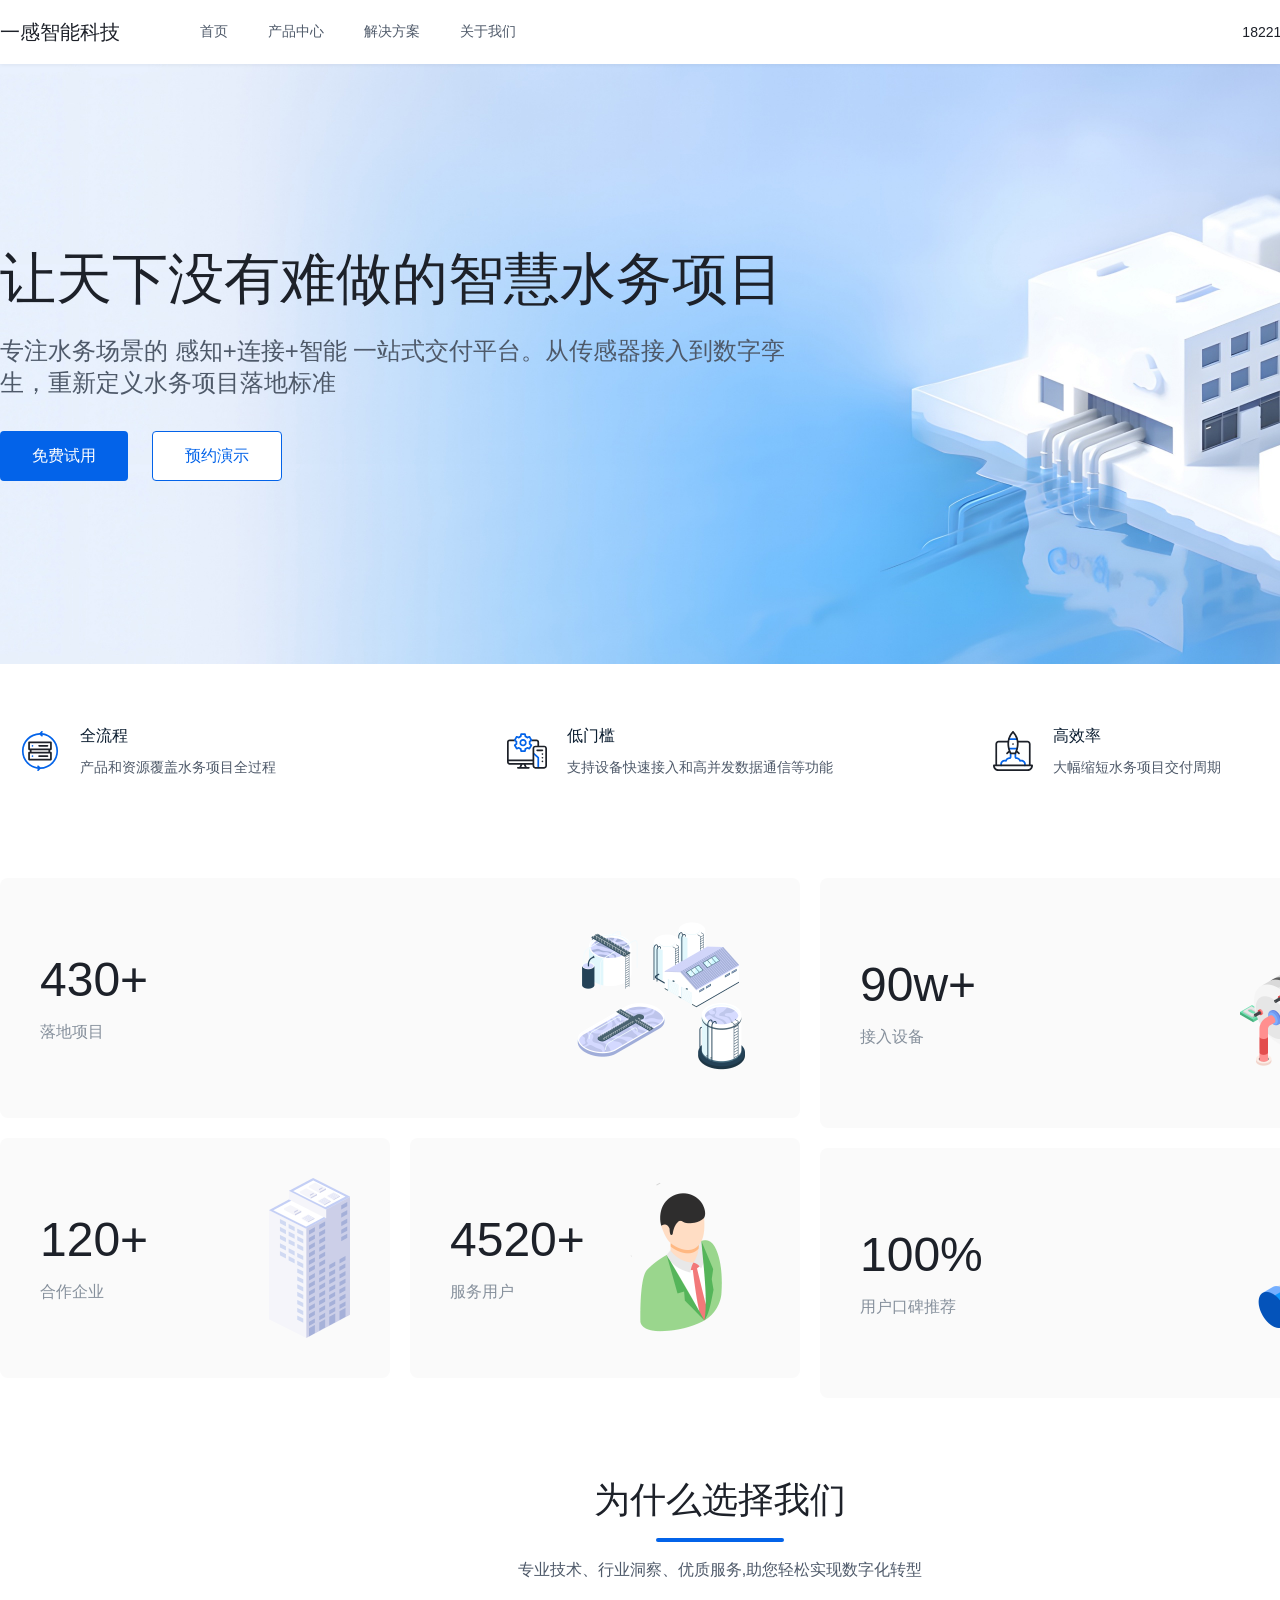
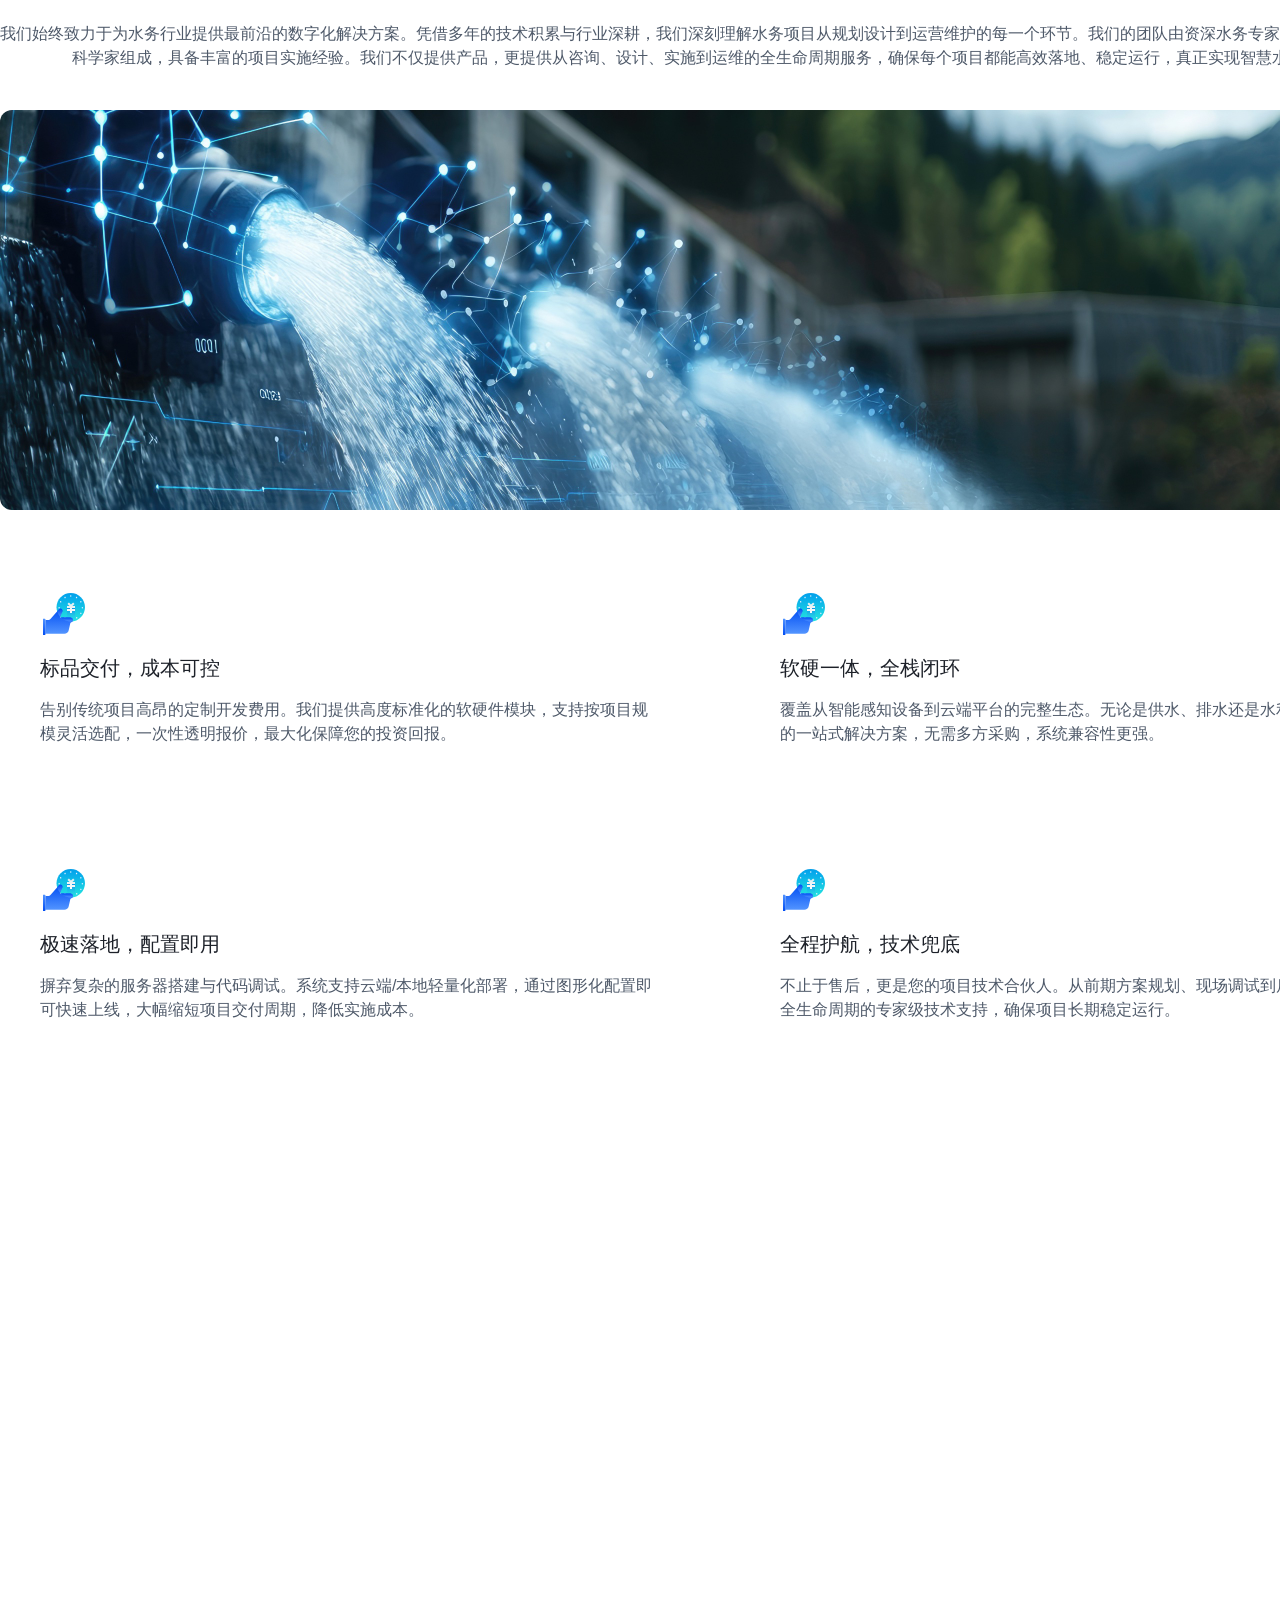
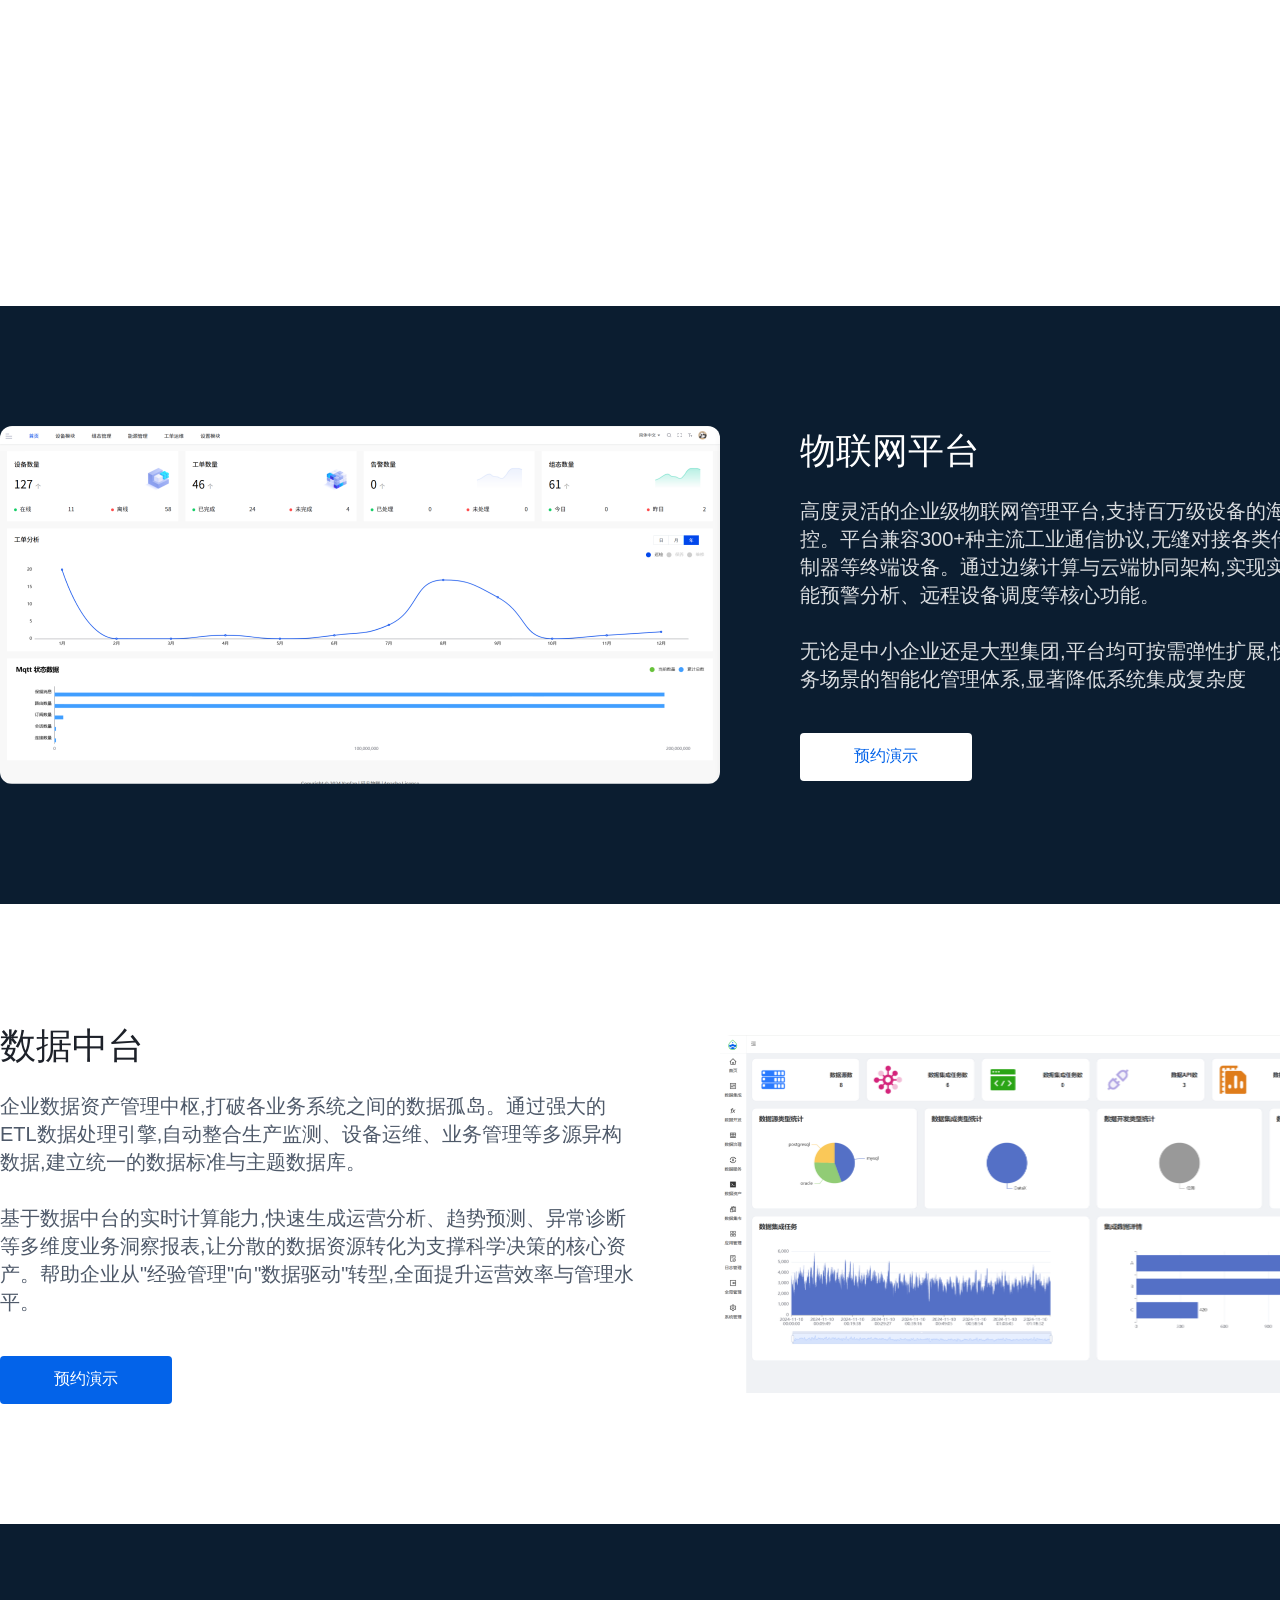
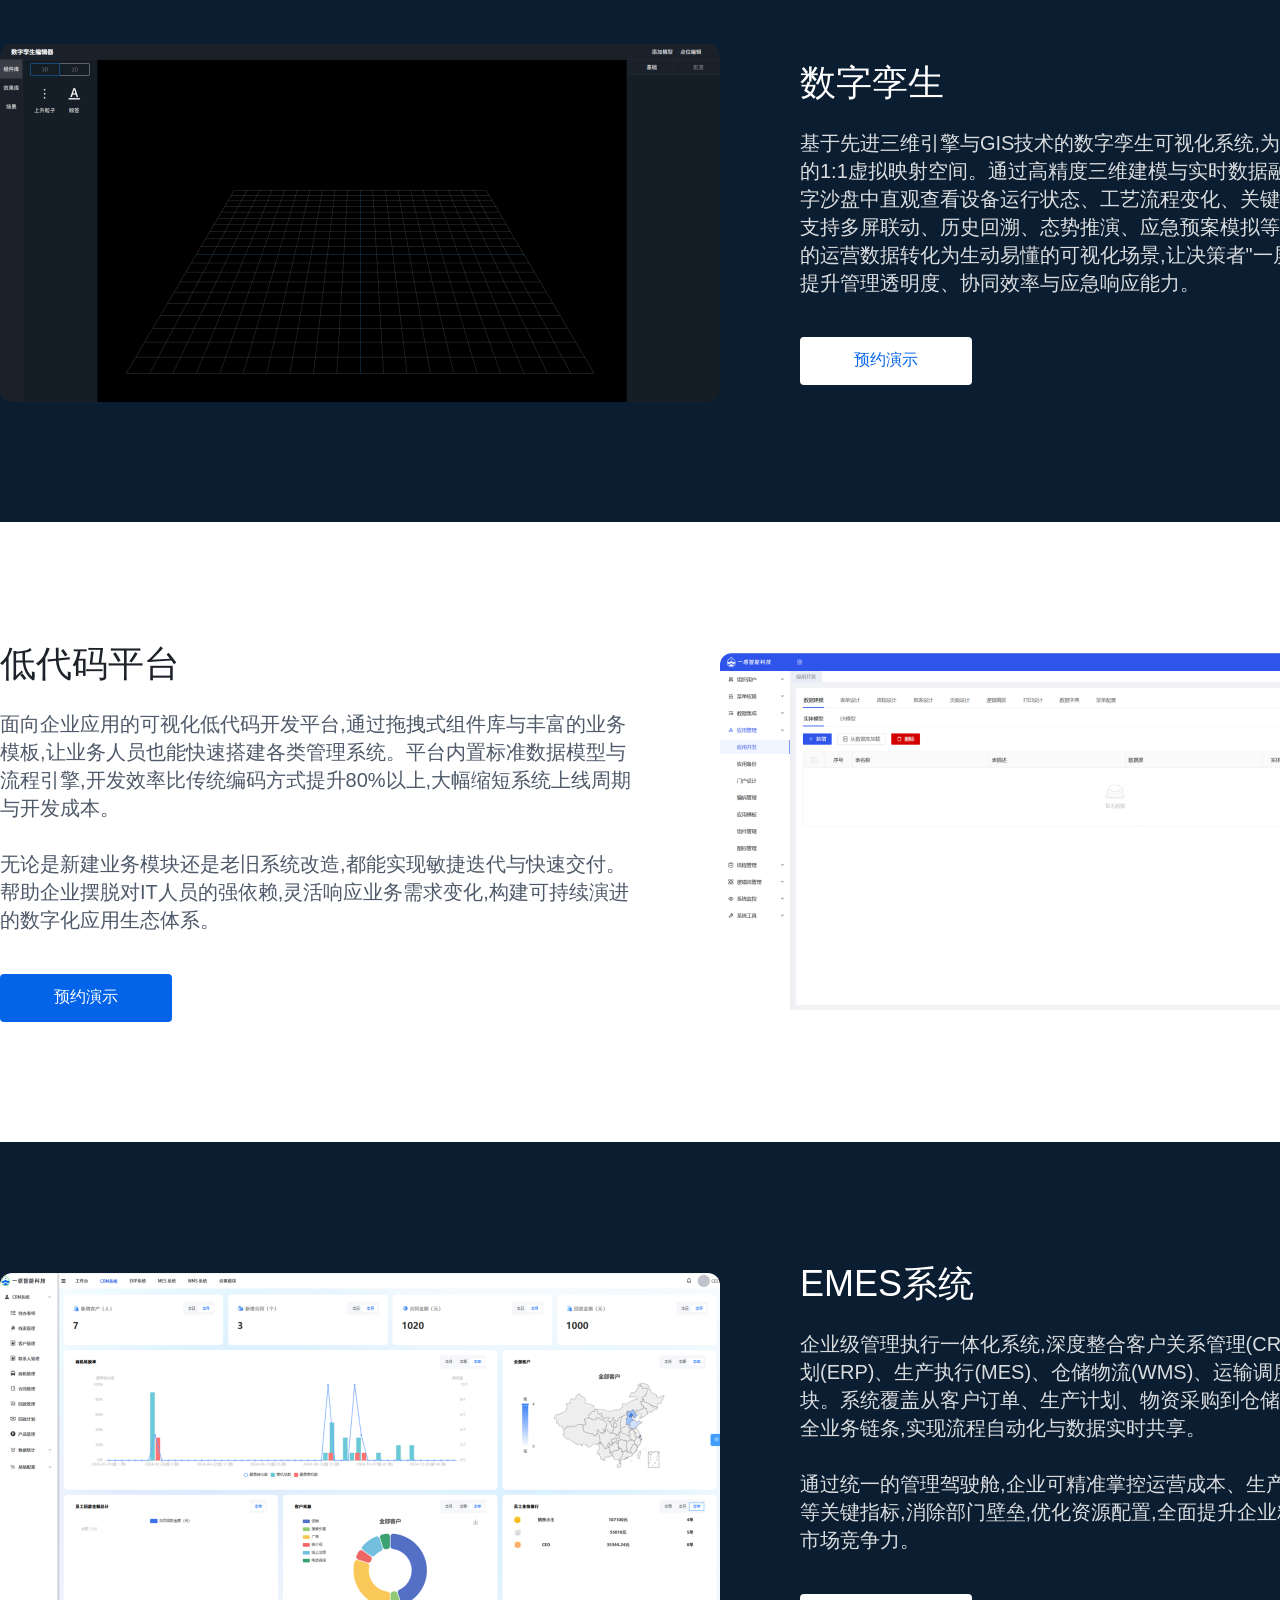
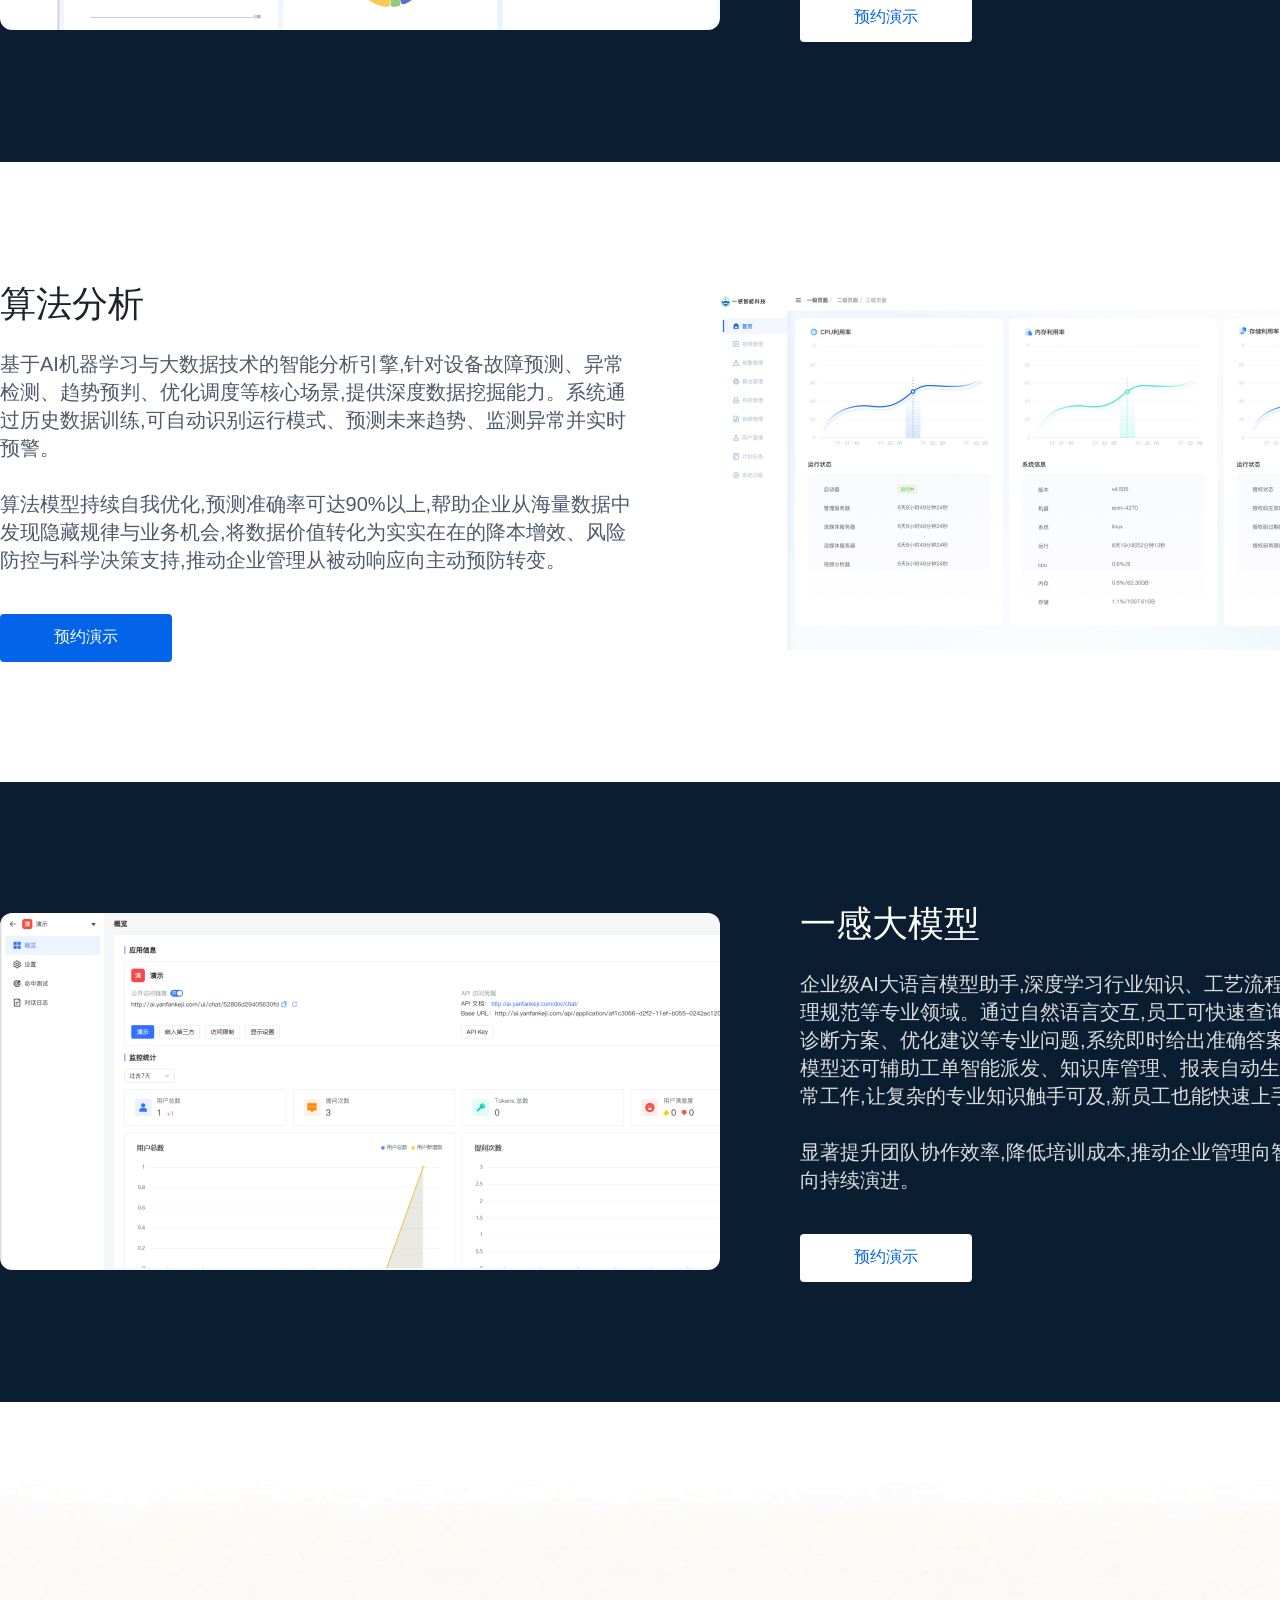
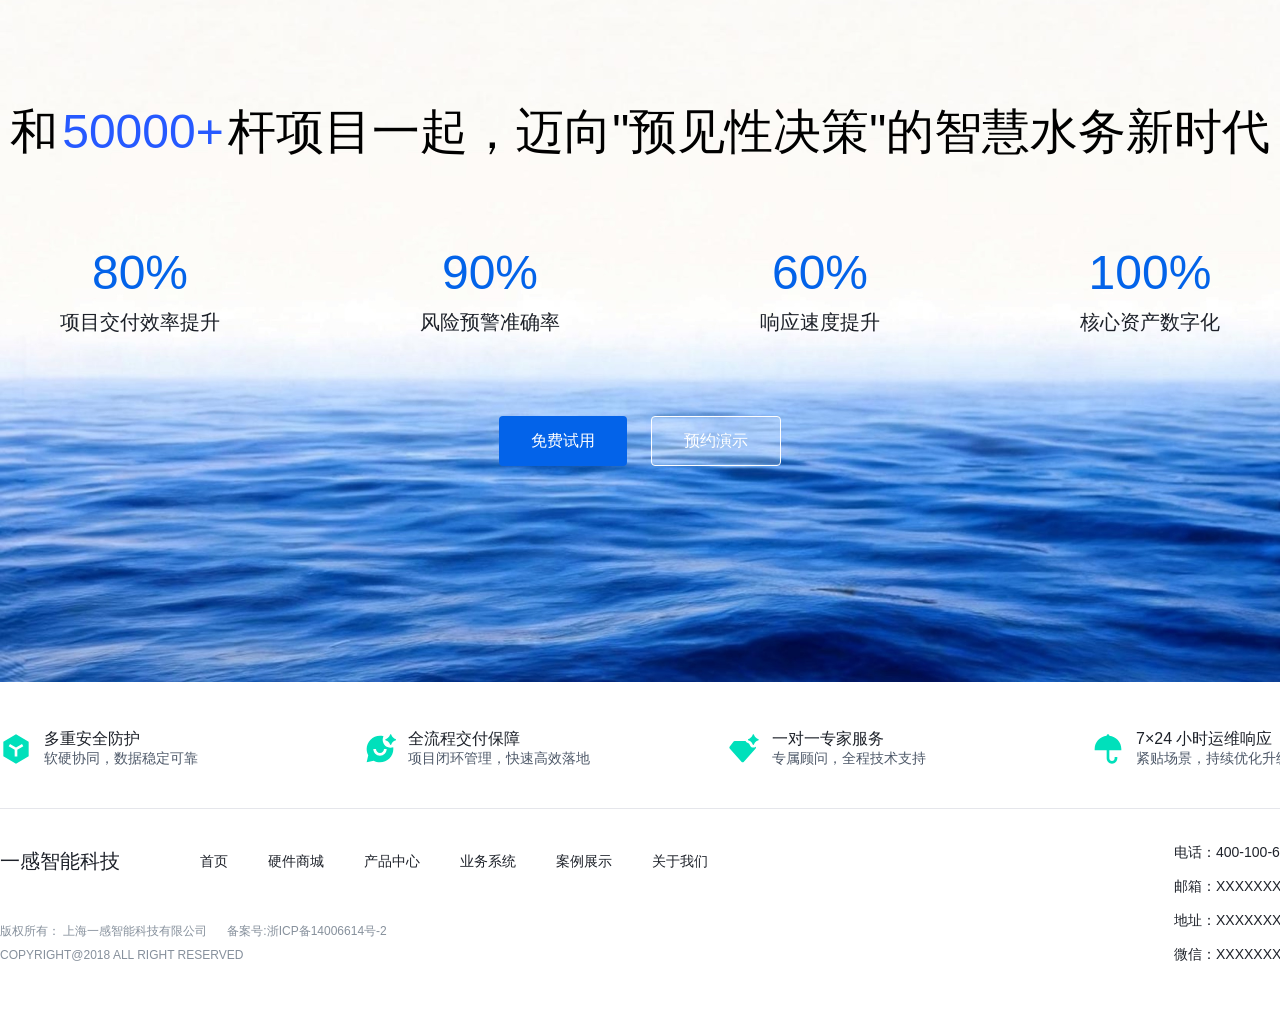
==== commit a8aaedb1: "fix: Section 3 恢复统计卡片网格(匹配 Figma) - 删除'数据驱动决策/一站式服务体系'两栏布局(不在 Figma 中) - 恢复: 左栏800px(大卡430+ + 两小卡120" ====
--- a/yigan-website/index.html
+++ b/yigan-website/index.html
@@ -73,36 +73,63 @@
     </div>
   </section>
 
-  <!-- Section 3: Two-Column Info -->
-  <section class="info-columns">
-    <div class="container fade-in">
-      <div class="info-col info-col-left">
-        <h3 class="info-col-title">数据驱动决策，赋能智慧水务</h3>
-        <p class="info-col-desc">基于海量水务数据的深度分析，为项目管理者提供全方位的数据洞察与决策支持，让每一个决策都有据可循</p>
-        <div class="info-stats-row">
-          <div class="info-stat">
-            <span class="info-stat-num">50000+</span>
-            <span class="info-stat-label">服务项目</span>
-          </div>
-          <div class="info-stat">
-            <span class="info-stat-num">300+</span>
-            <span class="info-stat-label">协议支持</span>
-          </div>
-          <div class="info-stat">
-            <span class="info-stat-num">99.9%</span>
-            <span class="info-stat-label">系统可用性</span>
-          </div>
-        </div>
-      </div>
-      <div class="info-col info-col-right">
-        <h3 class="info-col-title">一站式服务体系</h3>
-        <p class="info-col-desc">从需求分析到项目交付，全程专业团队保驾护航</p>
-        <ul class="info-service-list">
-          <li>需求调研与方案设计</li>
-          <li>设备选型与系统集成</li>
-          <li>部署实施与调试验收</li>
-          <li>运维保障与持续优化</li>
-        </ul>
+  <!-- Section 3: Stats Cards Grid -->
+  <section class="stats-grid-section">
+    <div class="container">
+      <div class="stats-grid fade-in">
+        <!-- 左栏 800px -->
+        <div class="stats-col-left">
+          <div class="sg-card sg-large">
+            <div class="sg-text">
+              <span class="sg-num">430+</span>
+              <span class="sg-label">落地项目</span>
+            </div>
+            <div class="sg-illust">
+              <img src="images/homepage/stat-projects.png" alt="落地项目">
+            </div>
+          </div>
+          <div class="sg-row">
+            <div class="sg-card sg-small">
+              <div class="sg-text">
+                <span class="sg-num">120+</span>
+                <span class="sg-label">合作企业</span>
+              </div>
+              <div class="sg-illust">
+                <img src="images/homepage/stat-partners.png" alt="合作企业">
+              </div>
+            </div>
+            <div class="sg-card sg-small">
+              <div class="sg-text">
+                <span class="sg-num">4520+</span>
+                <span class="sg-label">服务用户</span>
+              </div>
+              <div class="sg-illust">
+                <img src="images/homepage/stat-users.png" alt="服务用户">
+              </div>
+            </div>
+          </div>
+        </div>
+        <!-- 右栏 620px -->
+        <div class="stats-col-right">
+          <div class="sg-card sg-medium">
+            <div class="sg-text">
+              <span class="sg-num">90w+</span>
+              <span class="sg-label">接入设备</span>
+            </div>
+            <div class="sg-illust">
+              <img src="images/homepage/stat-devices.png" alt="接入设备">
+            </div>
+          </div>
+          <div class="sg-card sg-medium">
+            <div class="sg-text">
+              <span class="sg-num">100%</span>
+              <span class="sg-label">用户口碑推荐</span>
+            </div>
+            <div class="sg-illust">
+              <img src="images/homepage/stat-recommend.png" alt="用户口碑推荐">
+            </div>
+          </div>
+        </div>
       </div>
     </div>
   </section>
--- a/yigan-website/css/home.css
+++ b/yigan-website/css/home.css
@@ -412,100 +412,93 @@
 }
 
 /* === Section 3: Two-Column Info === */
-.info-columns {
+/* === Section 3: Stats Cards Grid === */
+.stats-grid-section {
   width: 100%;
   padding: 40px 0;
 }
 
-.info-columns .container {
+.stats-grid {
   display: flex;
   gap: 20px;
-}
-
-.info-col {
-  background: #f2f7ff;
-  border-radius: var(--radius-lg);
-  padding: 60px;
-  display: flex;
-  flex-direction: column;
-  gap: 24px;
-}
-
-.info-col-left {
+  height: 520px;
+}
+
+.stats-col-left {
   width: 800px;
-  flex-shrink: 0;
-}
-
-.info-col-right {
+  display: flex;
+  flex-direction: column;
+  gap: 20px;
+}
+
+.stats-col-right {
+  width: 620px;
+  display: flex;
+  flex-direction: column;
+  gap: 20px;
+}
+
+.sg-card {
+  background: #fafafa;
+  border-radius: 8px;
+  padding: 40px;
+  display: flex;
+  justify-content: space-between;
+  align-items: center;
+}
+
+.sg-large {
+  height: 240px;
+}
+
+.sg-row {
+  display: flex;
+  gap: 20px;
   flex: 1;
 }
 
-.info-col-title {
-  font-family: inherit;
-  font-size: 32px;
-  line-height: 40px;
-  color: var(--color-text-1);
-  font-weight: 400;
-}
-
-.info-col-desc {
-  font-family: inherit;
-  font-size: 16px;
-  line-height: 24px;
-  color: var(--color-text-2);
-}
-
-.info-stats-row {
-  display: flex;
-  gap: 48px;
-  margin-top: 16px;
-}
-
-.info-stat {
-  display: flex;
-  flex-direction: column;
-  gap: 4px;
-}
-
-.info-stat-num {
-  font-family: inherit;
+.sg-small {
+  width: 390px;
+  height: 240px;
+}
+
+.sg-medium {
+  flex: 1;
+}
+
+.sg-text {
+  display: flex;
+  flex-direction: column;
+  gap: 12px;
+}
+
+.sg-num {
   font-size: 48px;
   line-height: 56px;
   font-weight: 400;
-  color: var(--color-primary);
-}
-
-.info-stat-label {
-  font-family: inherit;
-  font-size: 14px;
-  line-height: 22px;
-  color: var(--color-text-3);
-}
-
-.info-service-list {
-  display: flex;
-  flex-direction: column;
-  gap: 16px;
-  margin-top: 8px;
-}
-
-.info-service-list li {
-  font-family: inherit;
+  color: var(--gray-10);
+}
+
+.sg-label {
   font-size: 16px;
   line-height: 24px;
-  color: var(--color-text-2);
-  display: flex;
-  align-items: center;
-  gap: 12px;
-}
-
-.info-service-list li::before {
-  content: '';
-  width: 8px;
-  height: 8px;
-  border-radius: 50%;
-  background: var(--color-primary);
+  color: var(--gray-6);
+}
+
+.sg-illust {
+  width: 160px;
+  height: 160px;
   flex-shrink: 0;
+}
+
+.sg-large .sg-illust {
+  width: 200px;
+}
+
+.sg-illust img {
+  width: 100%;
+  height: 100%;
+  object-fit: contain;
 }
 
 /* === Section 4: Why Choose Us === */
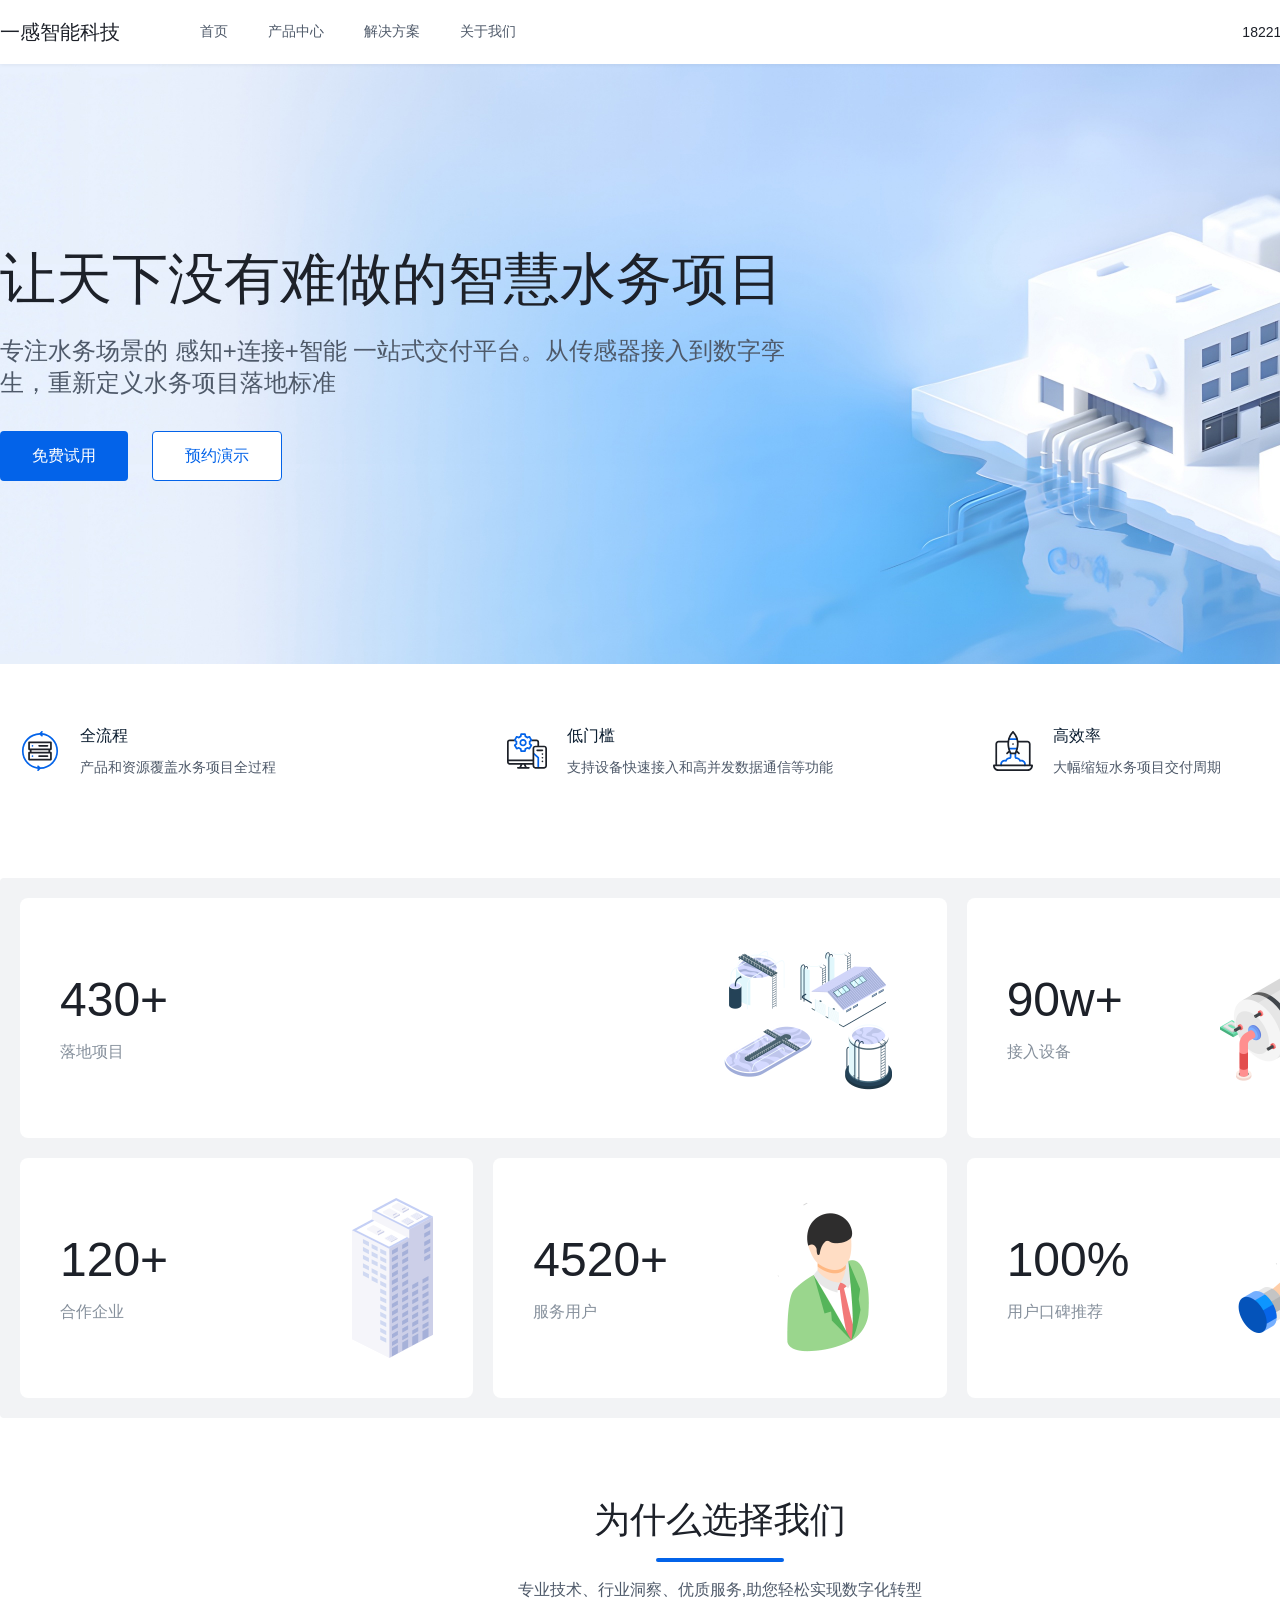
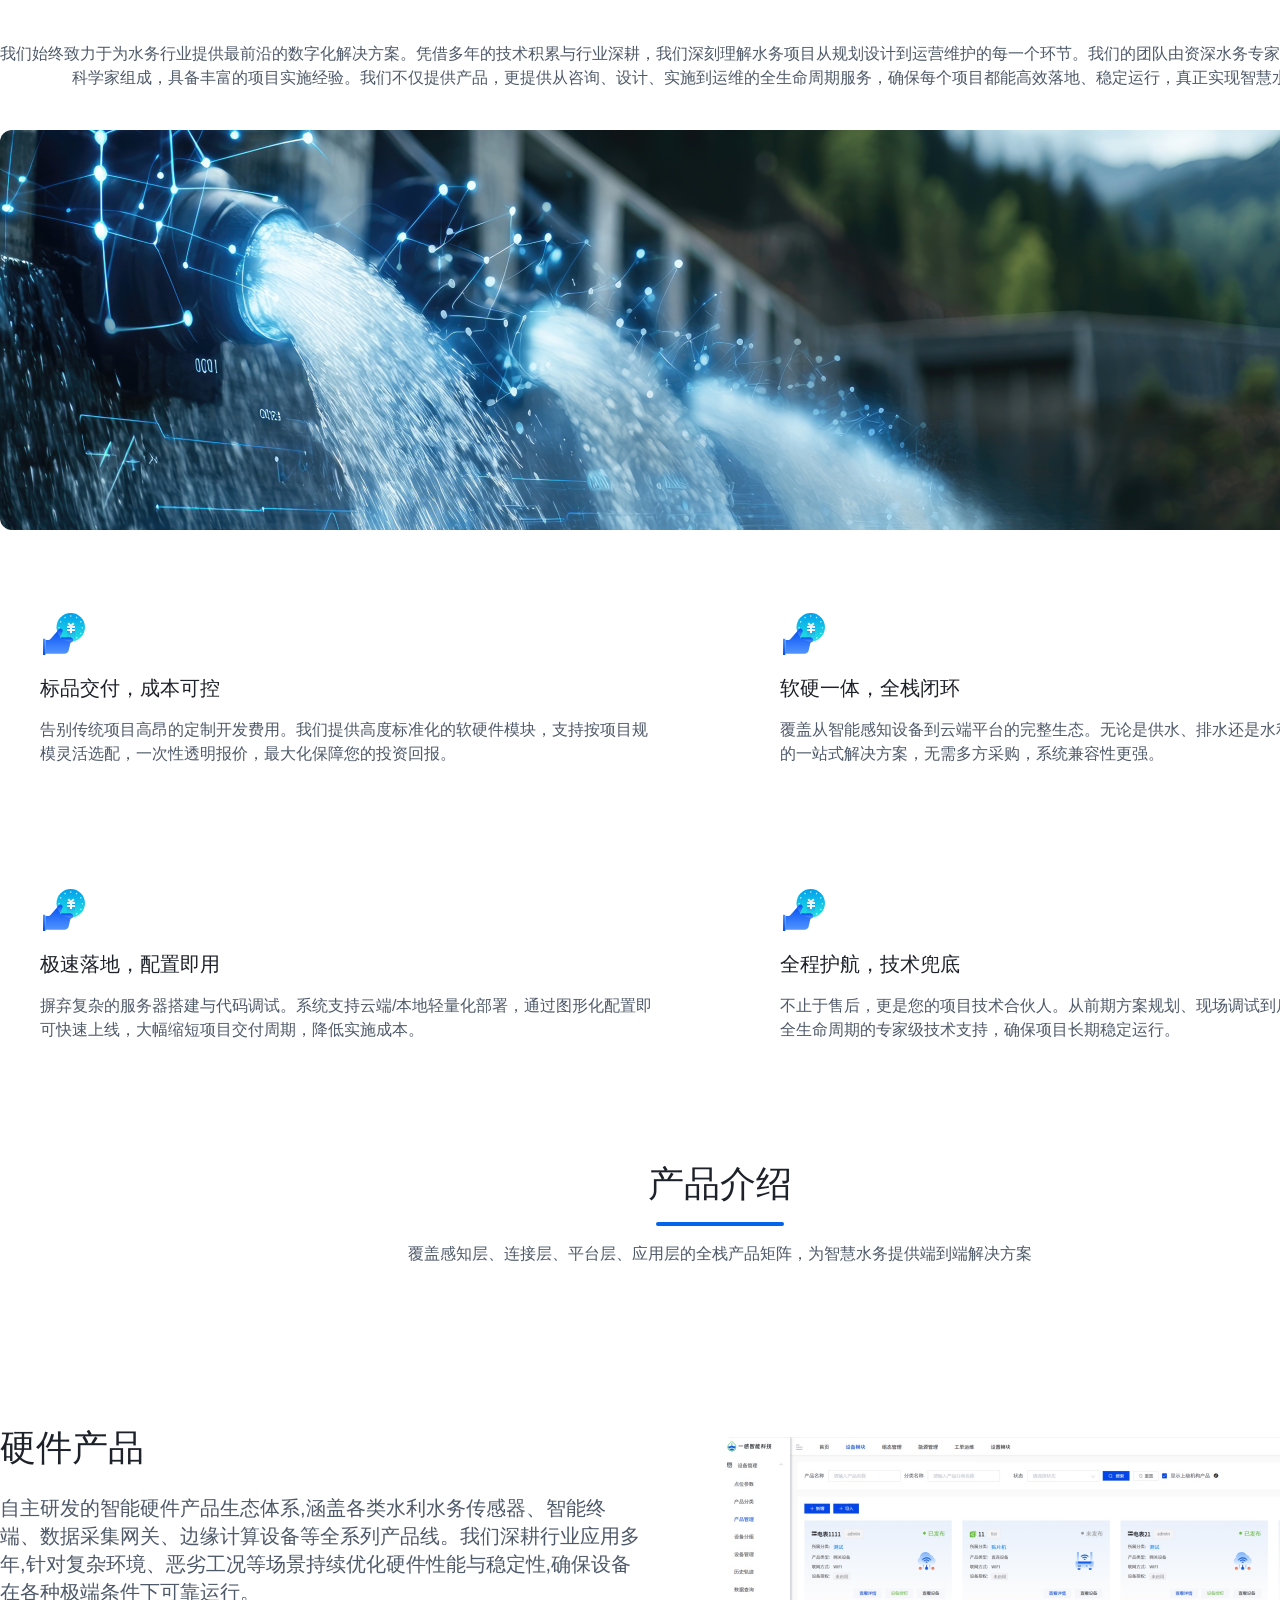
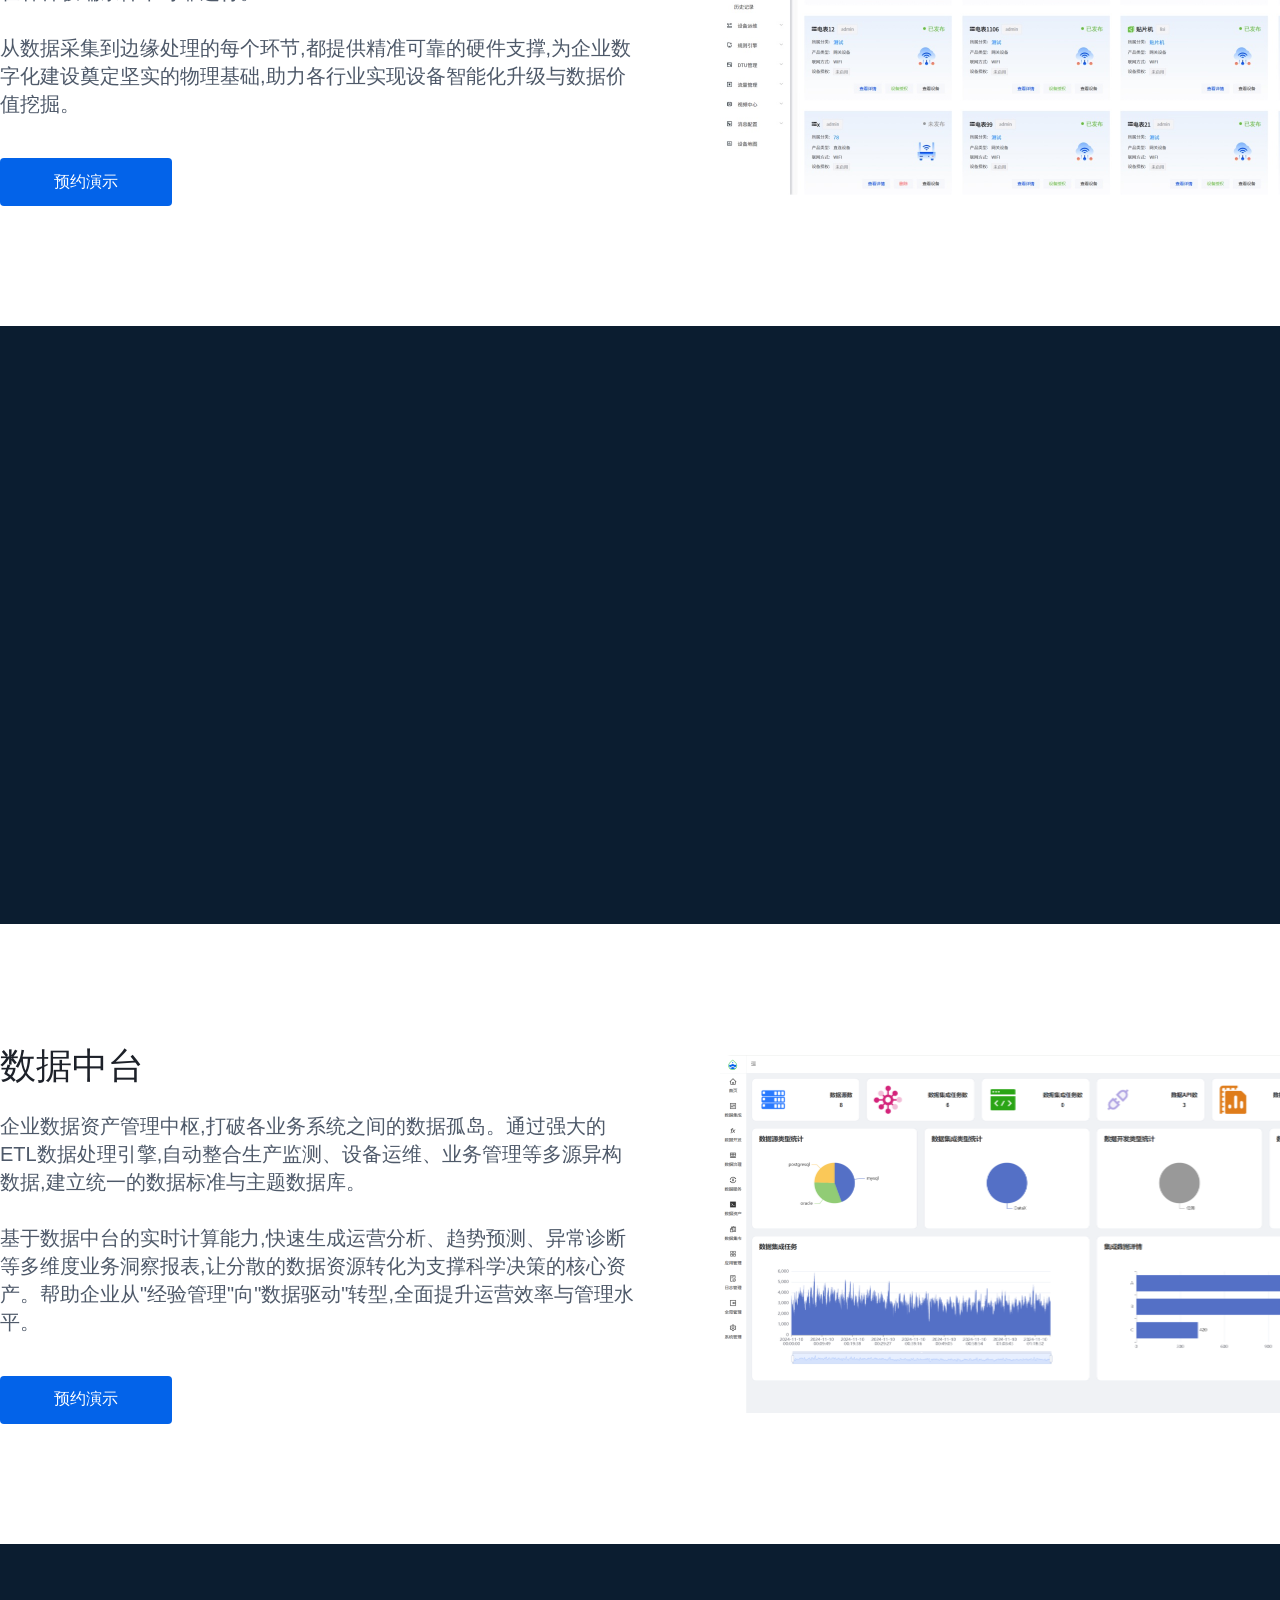
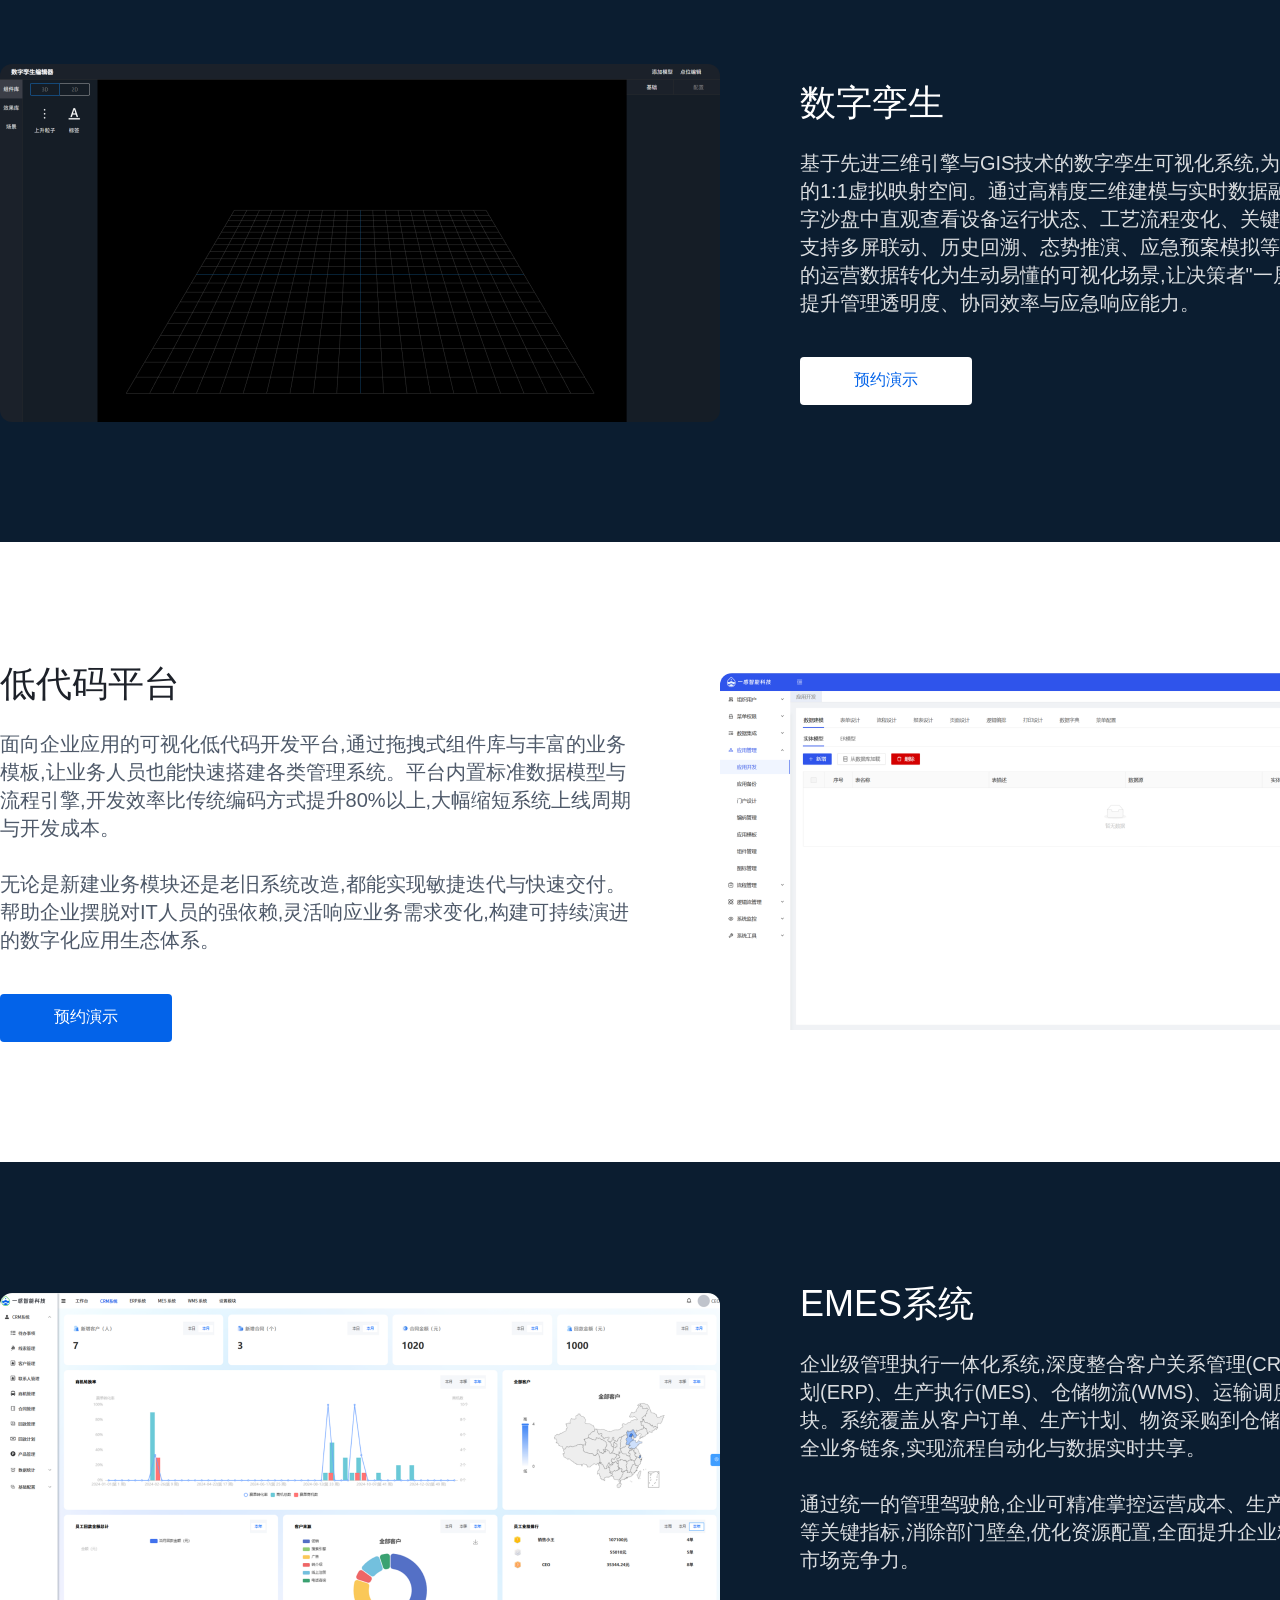
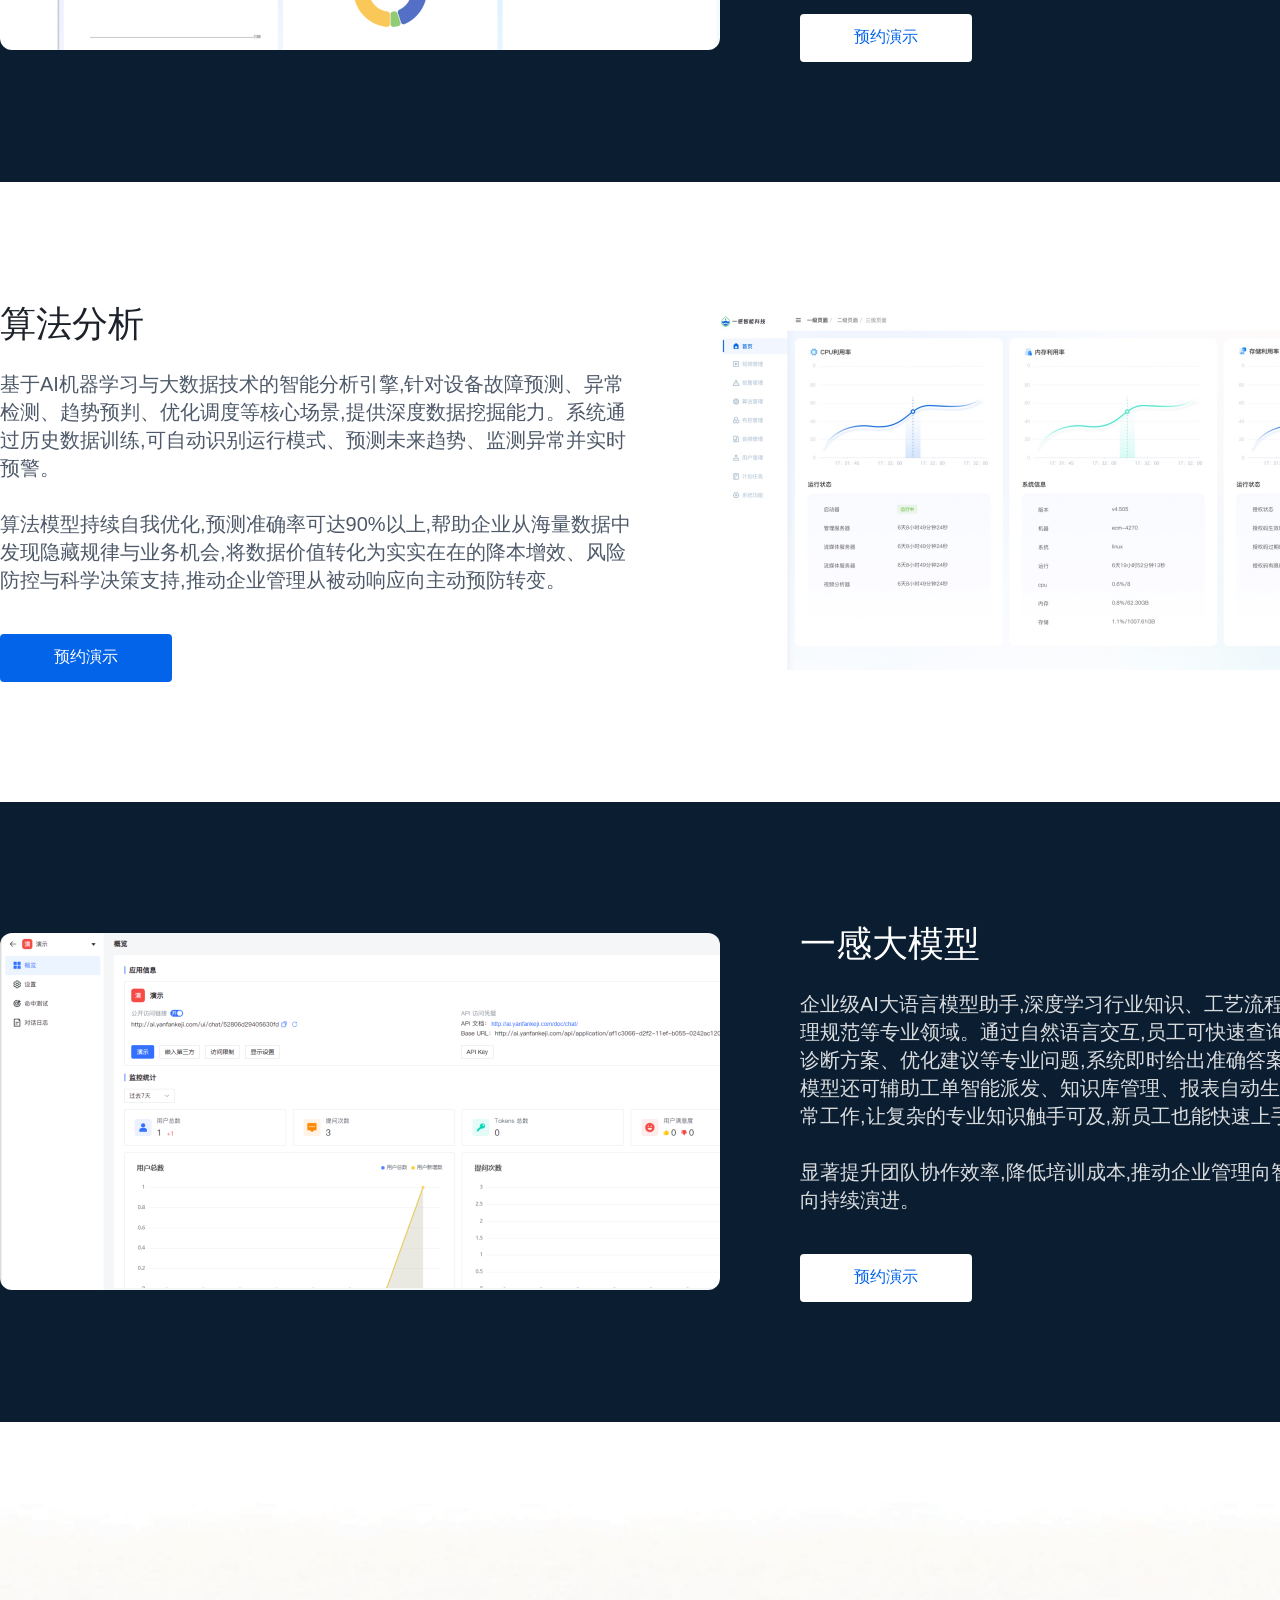
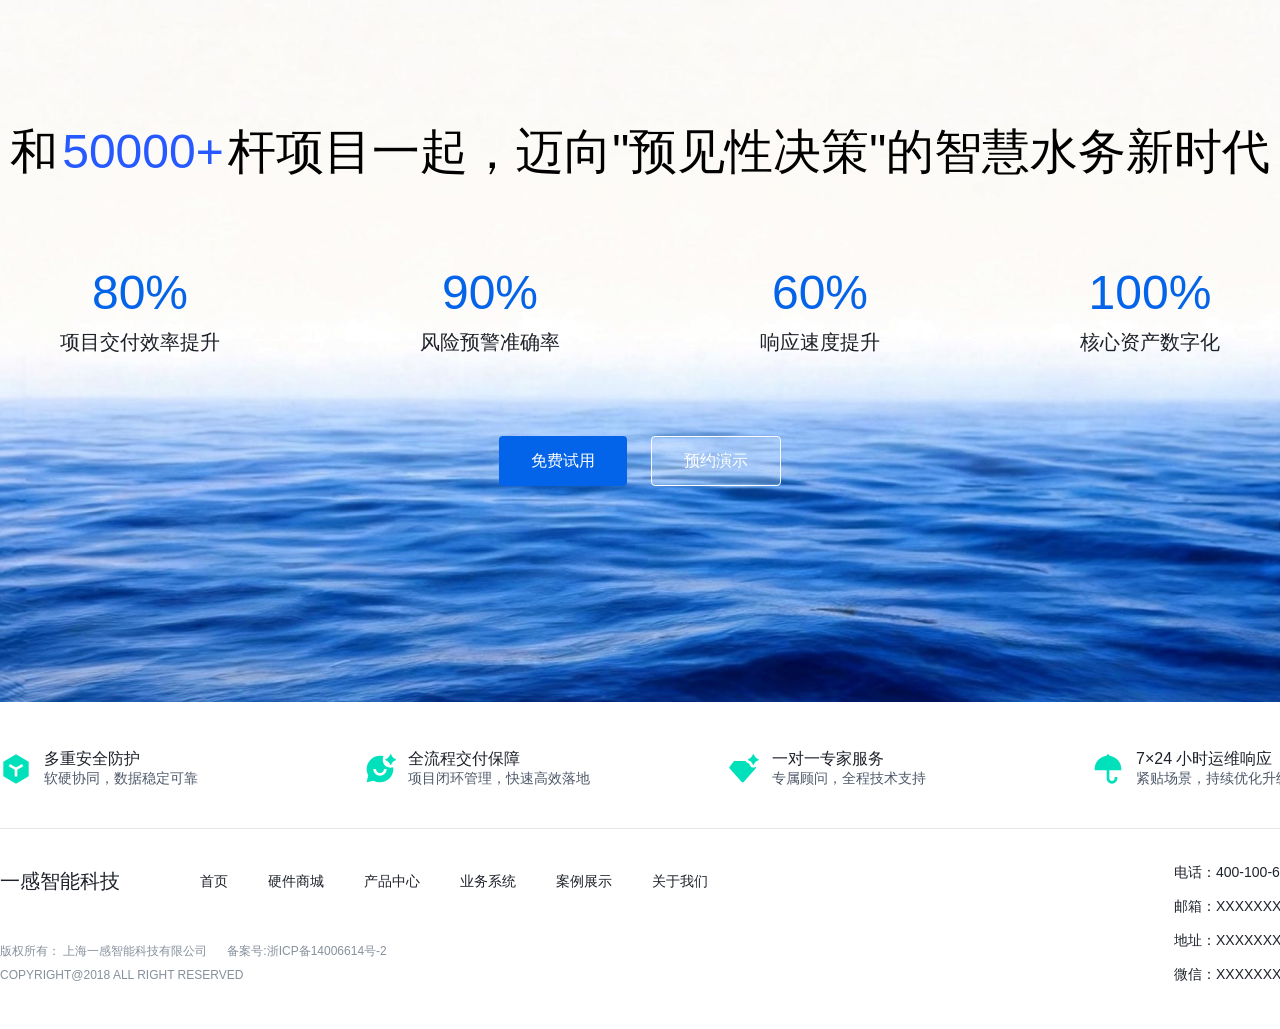
==== commit 69b1d891: "fix: Stats Grid 改为 3列CSS Grid + 灰底白卡 - 3列grid, 430+跨2列, 其余各1列 - 外容器灰底 #f2f3f5 + padding 20px - 卡片白底 " ====
--- a/yigan-website/index.html
+++ b/yigan-website/index.html
@@ -77,57 +77,49 @@
   <section class="stats-grid-section">
     <div class="container">
       <div class="stats-grid fade-in">
-        <!-- 左栏 800px -->
-        <div class="stats-col-left">
-          <div class="sg-card sg-large">
-            <div class="sg-text">
-              <span class="sg-num">430+</span>
-              <span class="sg-label">落地项目</span>
-            </div>
-            <div class="sg-illust">
-              <img src="images/homepage/stat-projects.png" alt="落地项目">
-            </div>
-          </div>
-          <div class="sg-row">
-            <div class="sg-card sg-small">
-              <div class="sg-text">
-                <span class="sg-num">120+</span>
-                <span class="sg-label">合作企业</span>
-              </div>
-              <div class="sg-illust">
-                <img src="images/homepage/stat-partners.png" alt="合作企业">
-              </div>
-            </div>
-            <div class="sg-card sg-small">
-              <div class="sg-text">
-                <span class="sg-num">4520+</span>
-                <span class="sg-label">服务用户</span>
-              </div>
-              <div class="sg-illust">
-                <img src="images/homepage/stat-users.png" alt="服务用户">
-              </div>
-            </div>
-          </div>
-        </div>
-        <!-- 右栏 620px -->
-        <div class="stats-col-right">
-          <div class="sg-card sg-medium">
-            <div class="sg-text">
-              <span class="sg-num">90w+</span>
-              <span class="sg-label">接入设备</span>
-            </div>
-            <div class="sg-illust">
-              <img src="images/homepage/stat-devices.png" alt="接入设备">
-            </div>
-          </div>
-          <div class="sg-card sg-medium">
-            <div class="sg-text">
-              <span class="sg-num">100%</span>
-              <span class="sg-label">用户口碑推荐</span>
-            </div>
-            <div class="sg-illust">
-              <img src="images/homepage/stat-recommend.png" alt="用户口碑推荐">
-            </div>
+        <div class="sg-card sg-span2">
+          <div class="sg-text">
+            <span class="sg-num">430+</span>
+            <span class="sg-label">落地项目</span>
+          </div>
+          <div class="sg-illust sg-illust-wide">
+            <img src="images/homepage/stat-projects.png" alt="落地项目">
+          </div>
+        </div>
+        <div class="sg-card">
+          <div class="sg-text">
+            <span class="sg-num">90w+</span>
+            <span class="sg-label">接入设备</span>
+          </div>
+          <div class="sg-illust">
+            <img src="images/homepage/stat-devices.png" alt="接入设备">
+          </div>
+        </div>
+        <div class="sg-card">
+          <div class="sg-text">
+            <span class="sg-num">120+</span>
+            <span class="sg-label">合作企业</span>
+          </div>
+          <div class="sg-illust">
+            <img src="images/homepage/stat-partners.png" alt="合作企业">
+          </div>
+        </div>
+        <div class="sg-card">
+          <div class="sg-text">
+            <span class="sg-num">4520+</span>
+            <span class="sg-label">服务用户</span>
+          </div>
+          <div class="sg-illust">
+            <img src="images/homepage/stat-users.png" alt="服务用户">
+          </div>
+        </div>
+        <div class="sg-card">
+          <div class="sg-text">
+            <span class="sg-num">100%</span>
+            <span class="sg-label">用户口碑推荐</span>
+          </div>
+          <div class="sg-illust">
+            <img src="images/homepage/stat-recommend.png" alt="用户口碑推荐">
           </div>
         </div>
       </div>
--- a/yigan-website/css/home.css
+++ b/yigan-website/css/home.css
@@ -418,52 +418,30 @@
   padding: 40px 0;
 }
 
+.stats-grid-section .container {
+  background: #f2f3f5;
+  border-radius: 4px;
+  padding: 20px;
+}
+
 .stats-grid {
-  display: flex;
+  display: grid;
+  grid-template-columns: repeat(3, 1fr);
   gap: 20px;
-  height: 520px;
-}
-
-.stats-col-left {
-  width: 800px;
-  display: flex;
-  flex-direction: column;
-  gap: 20px;
-}
-
-.stats-col-right {
-  width: 620px;
-  display: flex;
-  flex-direction: column;
-  gap: 20px;
+}
+
+.sg-span2 {
+  grid-column: span 2;
 }
 
 .sg-card {
-  background: #fafafa;
+  background: #fff;
   border-radius: 8px;
   padding: 40px;
   display: flex;
   justify-content: space-between;
   align-items: center;
-}
-
-.sg-large {
-  height: 240px;
-}
-
-.sg-row {
-  display: flex;
-  gap: 20px;
-  flex: 1;
-}
-
-.sg-small {
-  width: 390px;
-  height: 240px;
-}
-
-.sg-medium {
-  flex: 1;
+  min-height: 240px;
 }
 
 .sg-text {
@@ -491,7 +469,7 @@
   flex-shrink: 0;
 }
 
-.sg-large .sg-illust {
+.sg-illust-wide {
   width: 200px;
 }
 
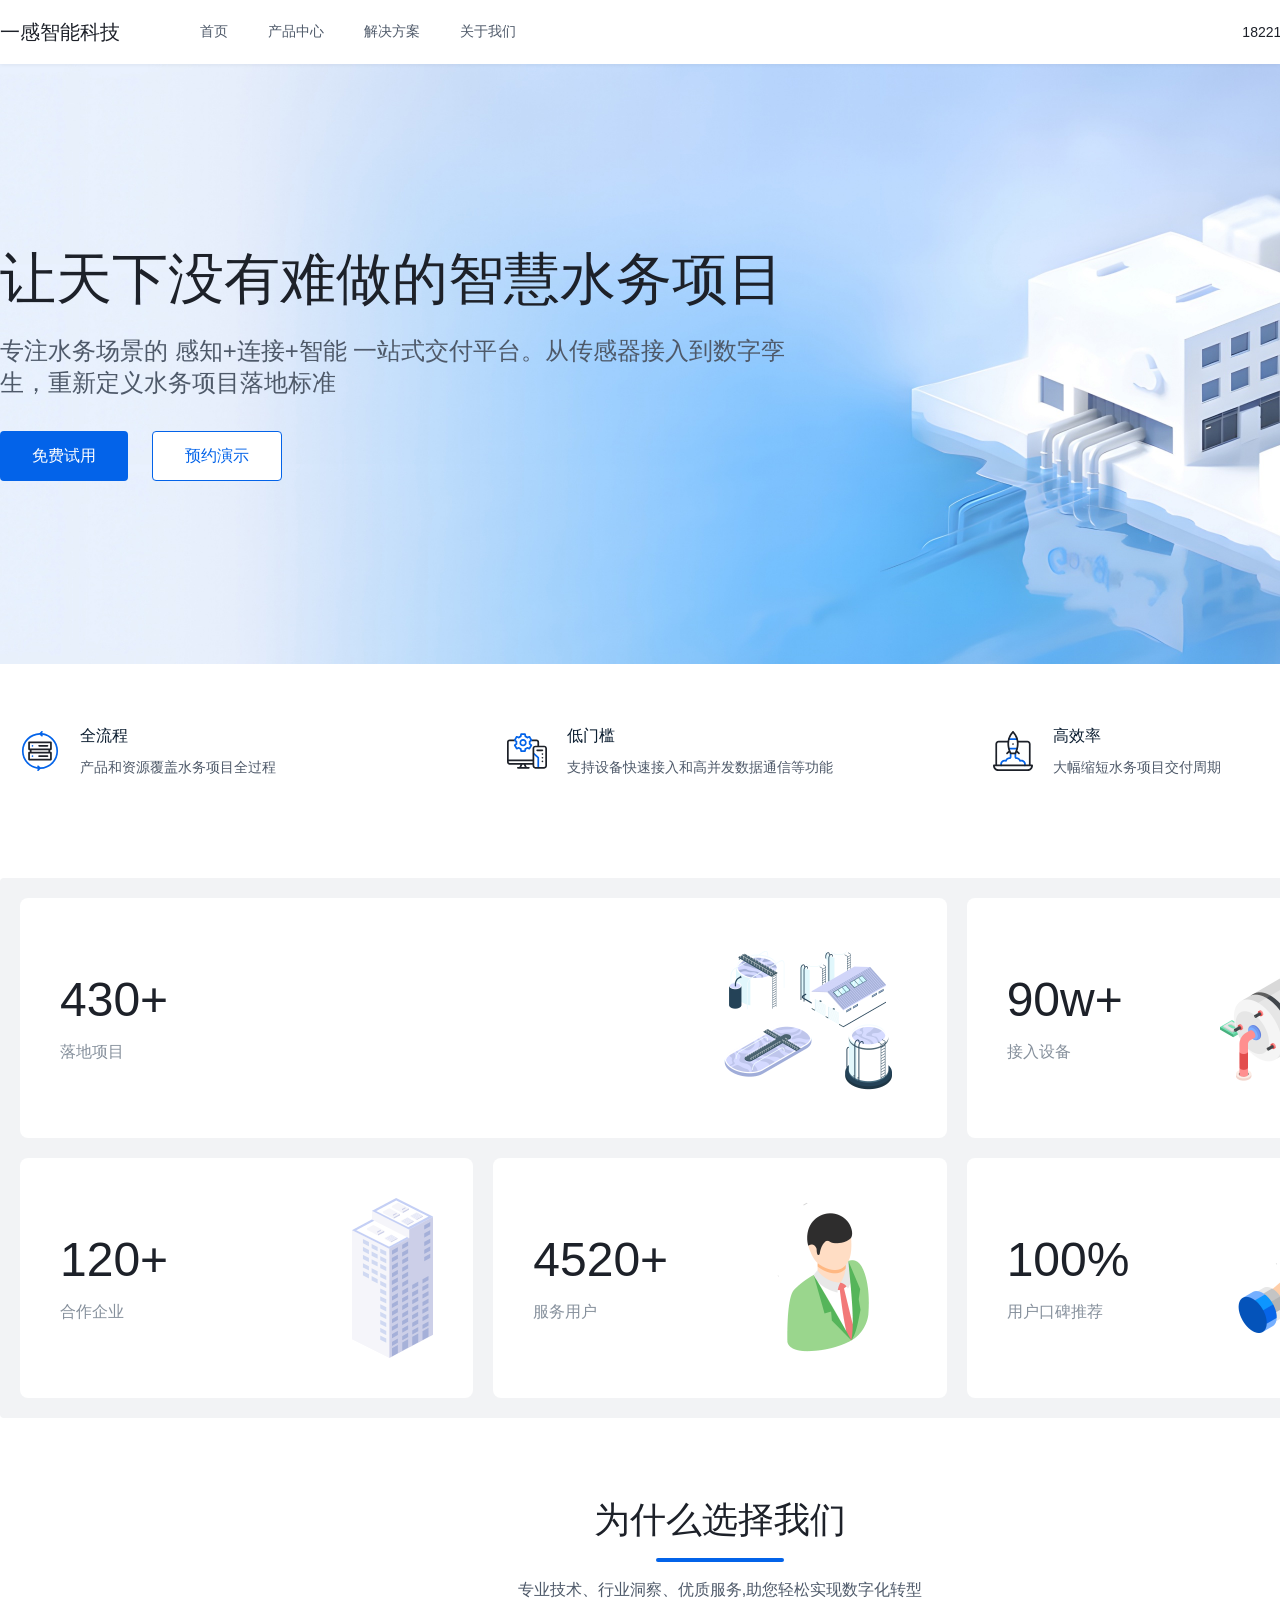
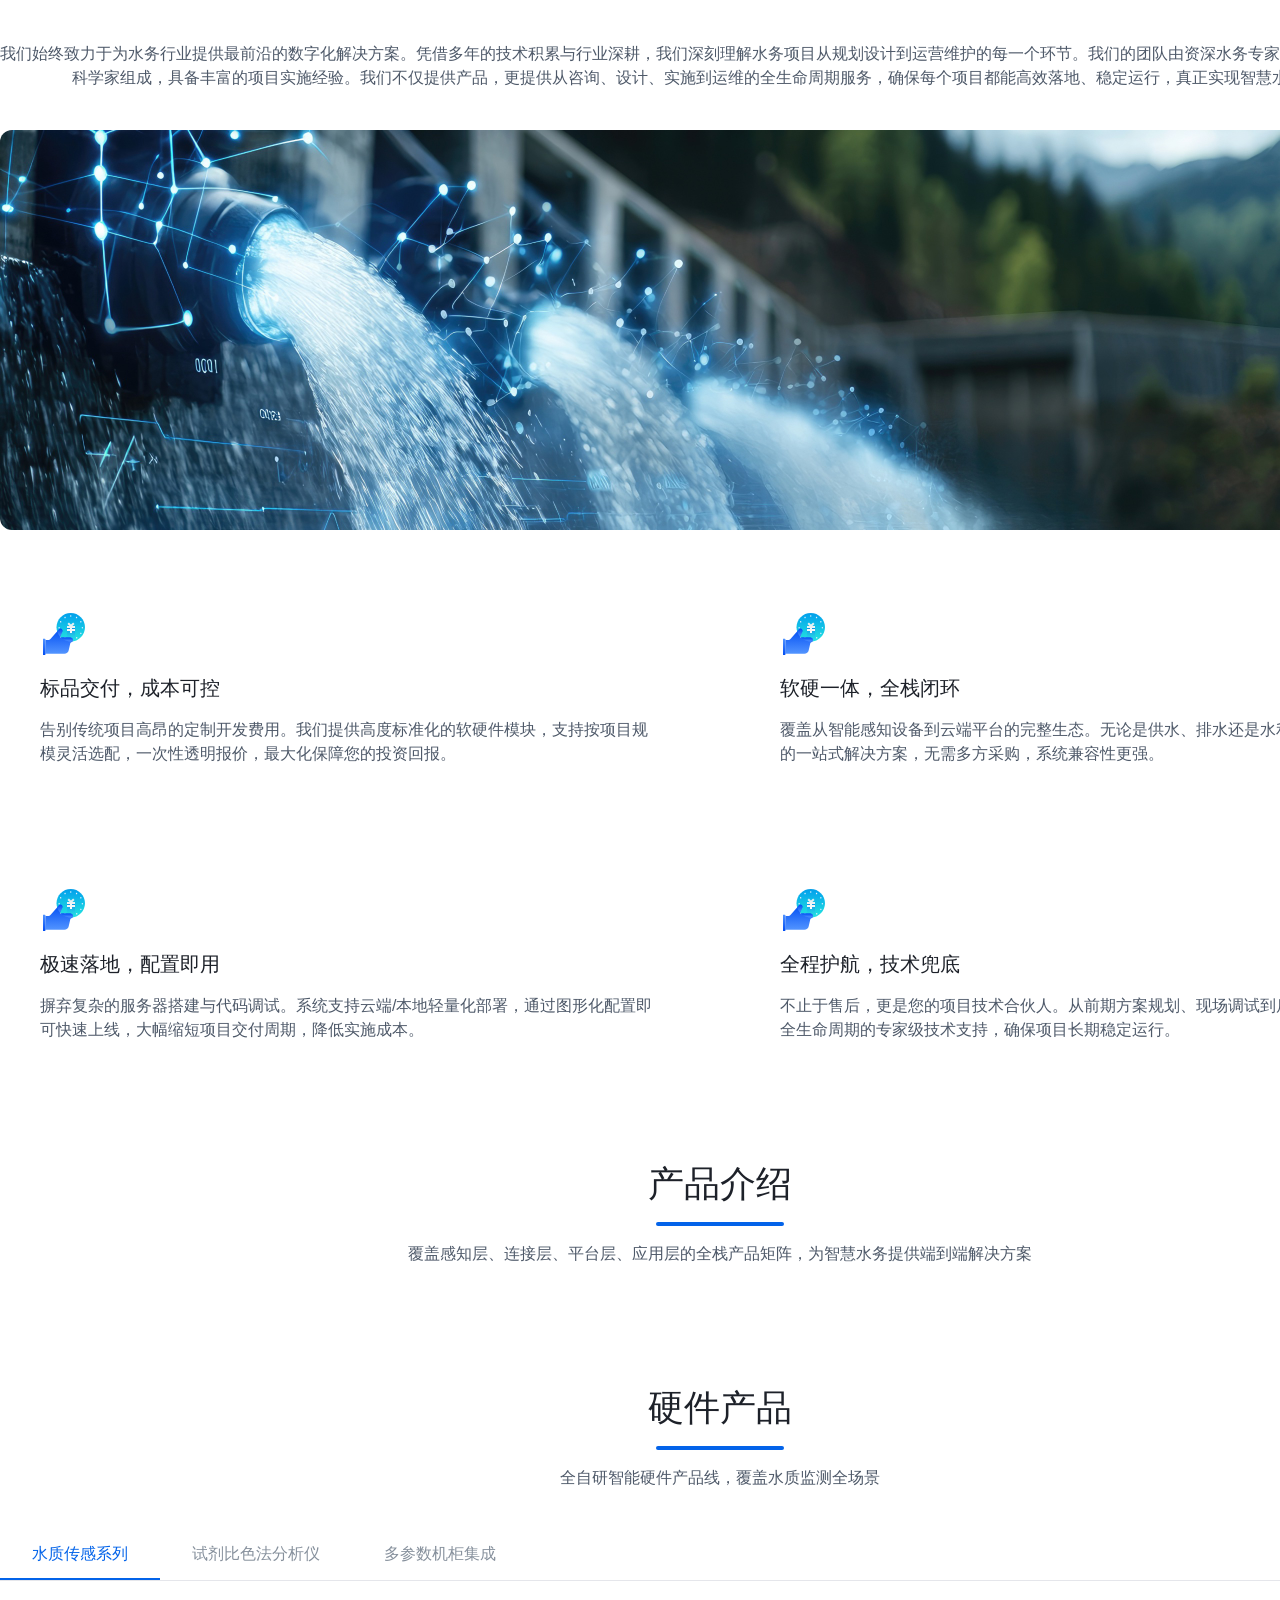
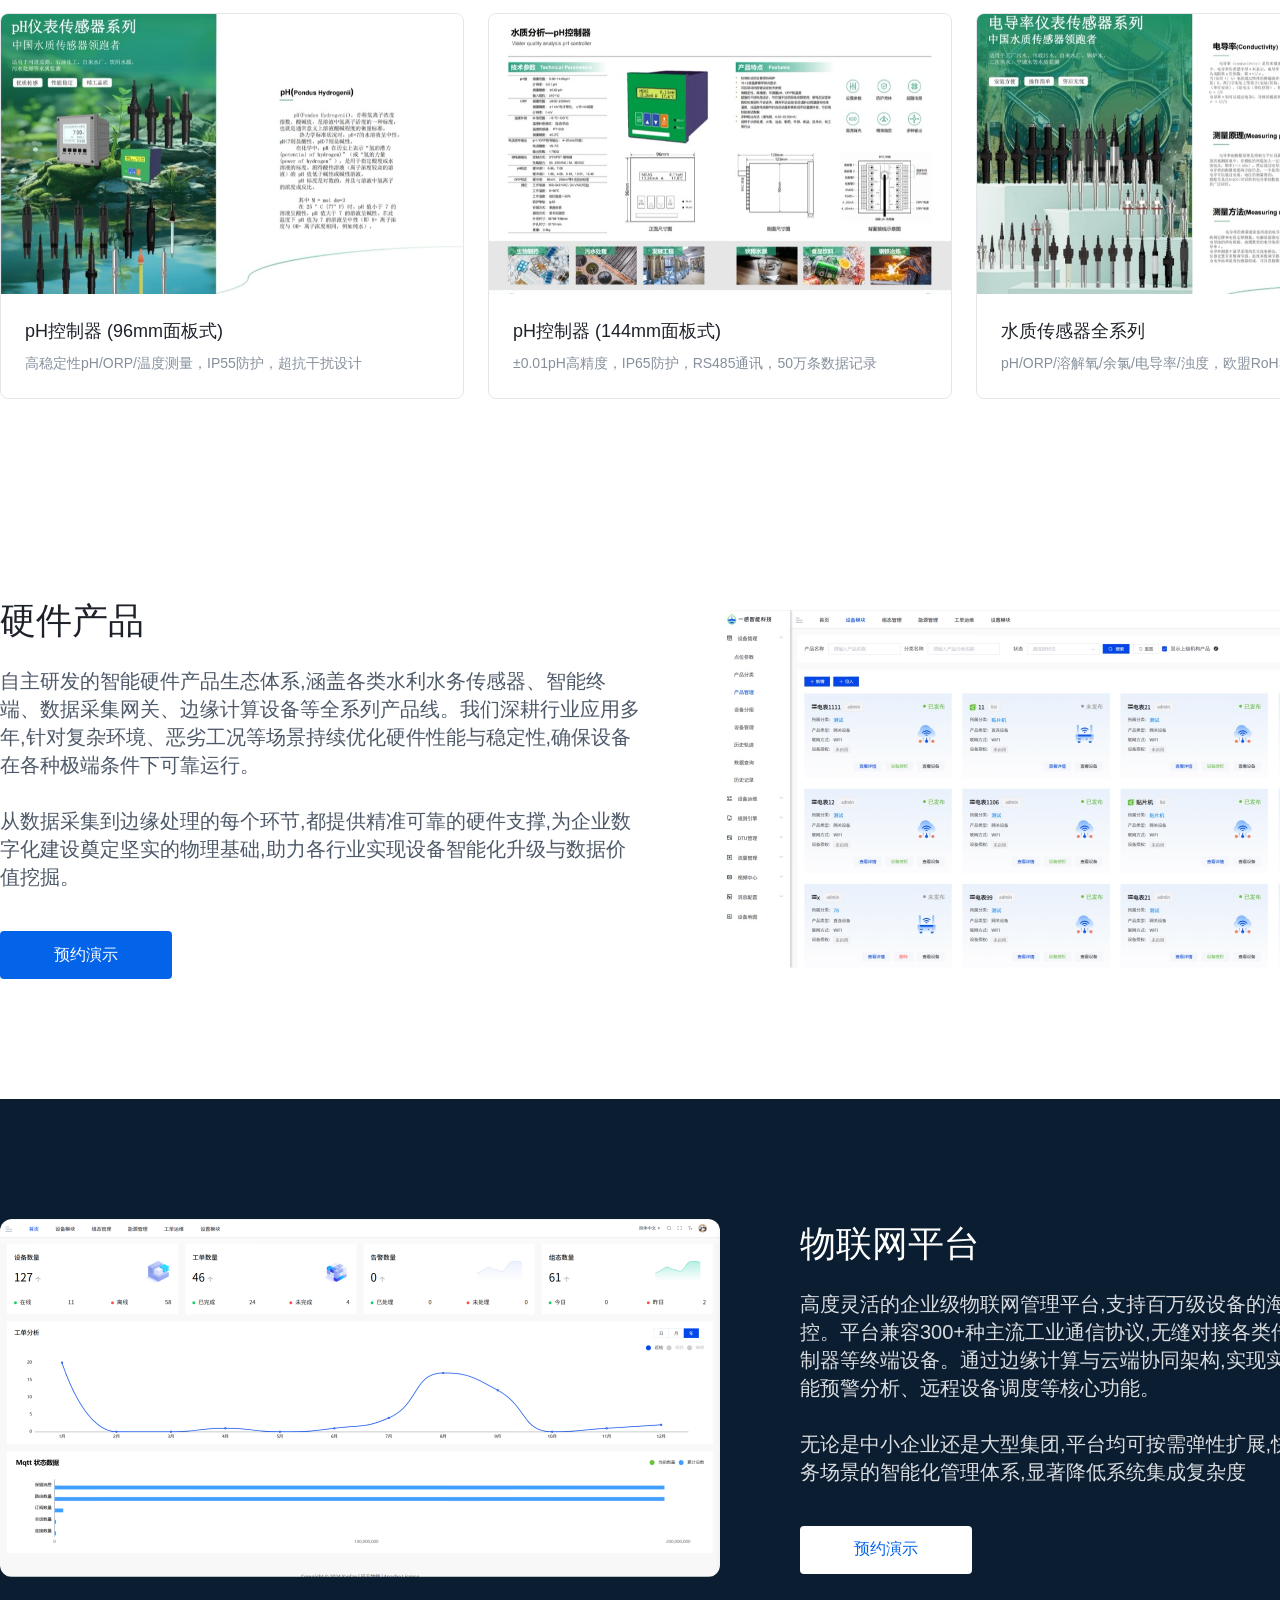
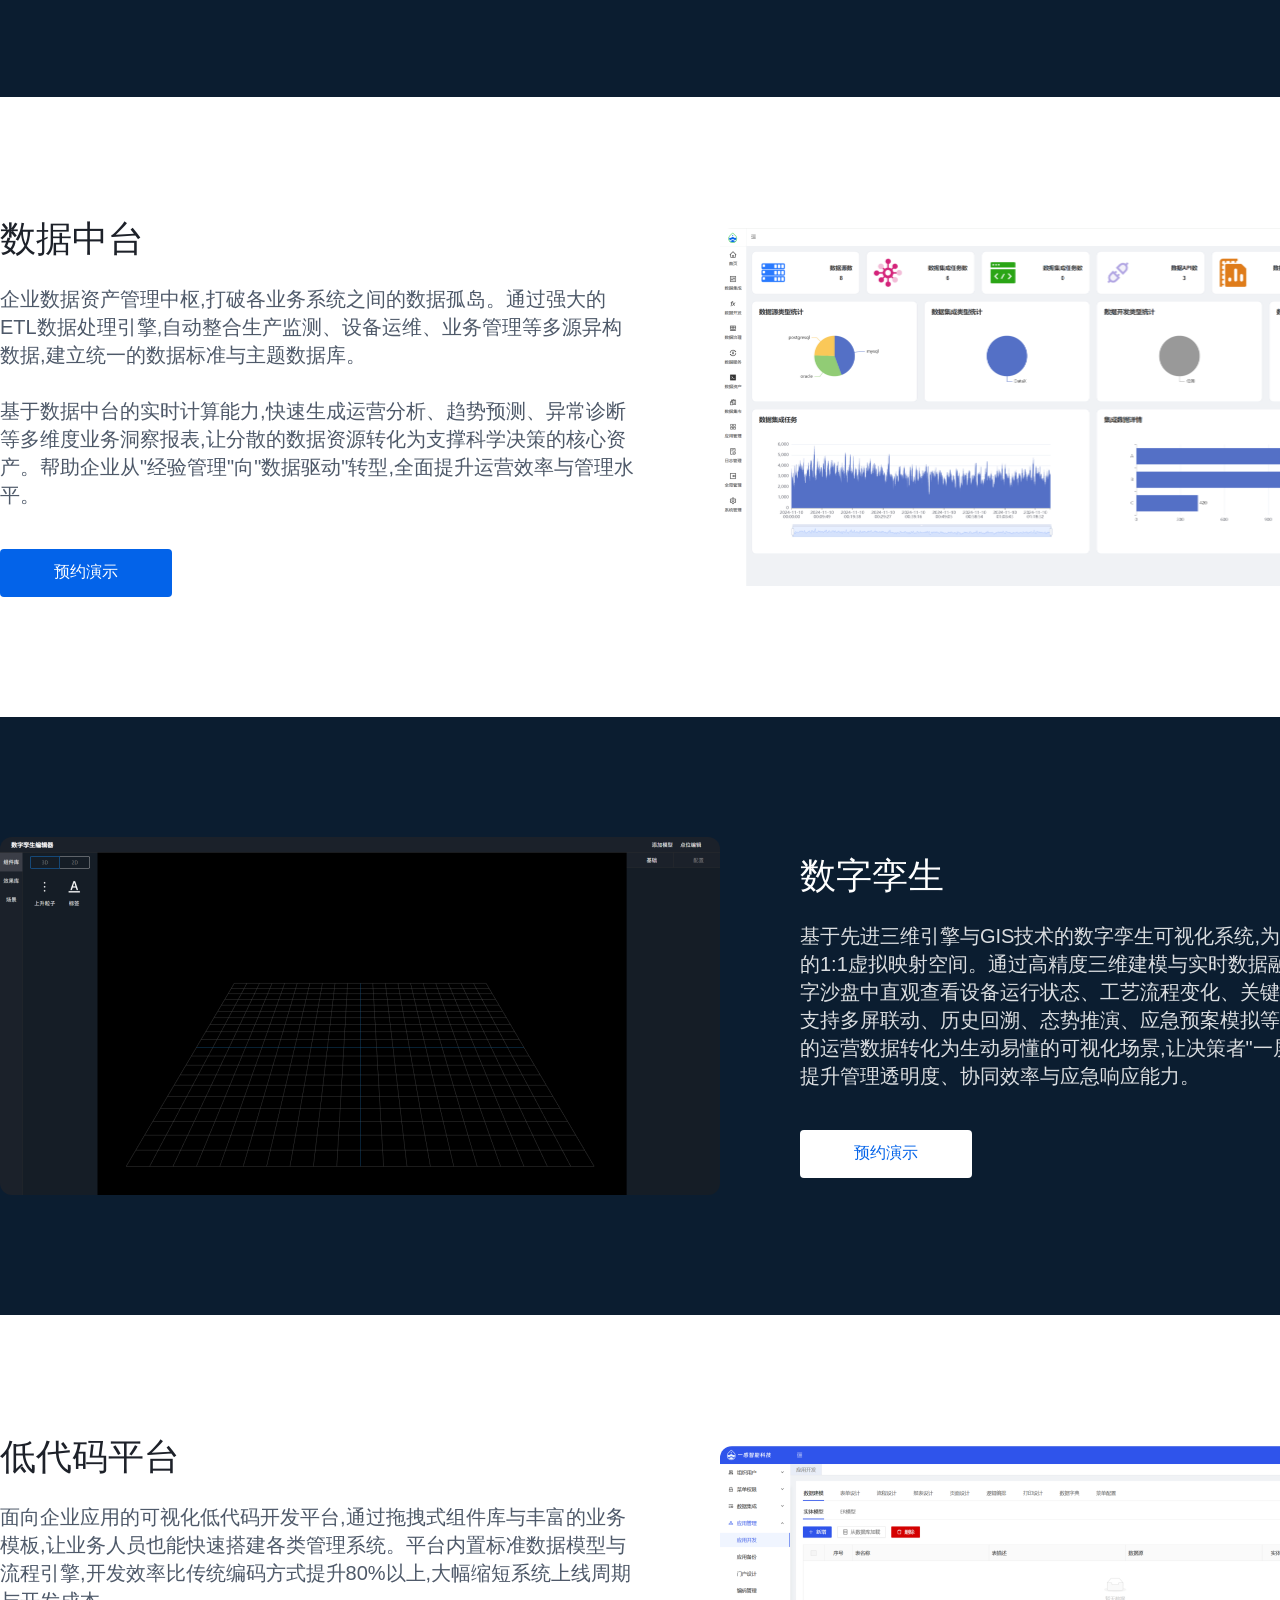
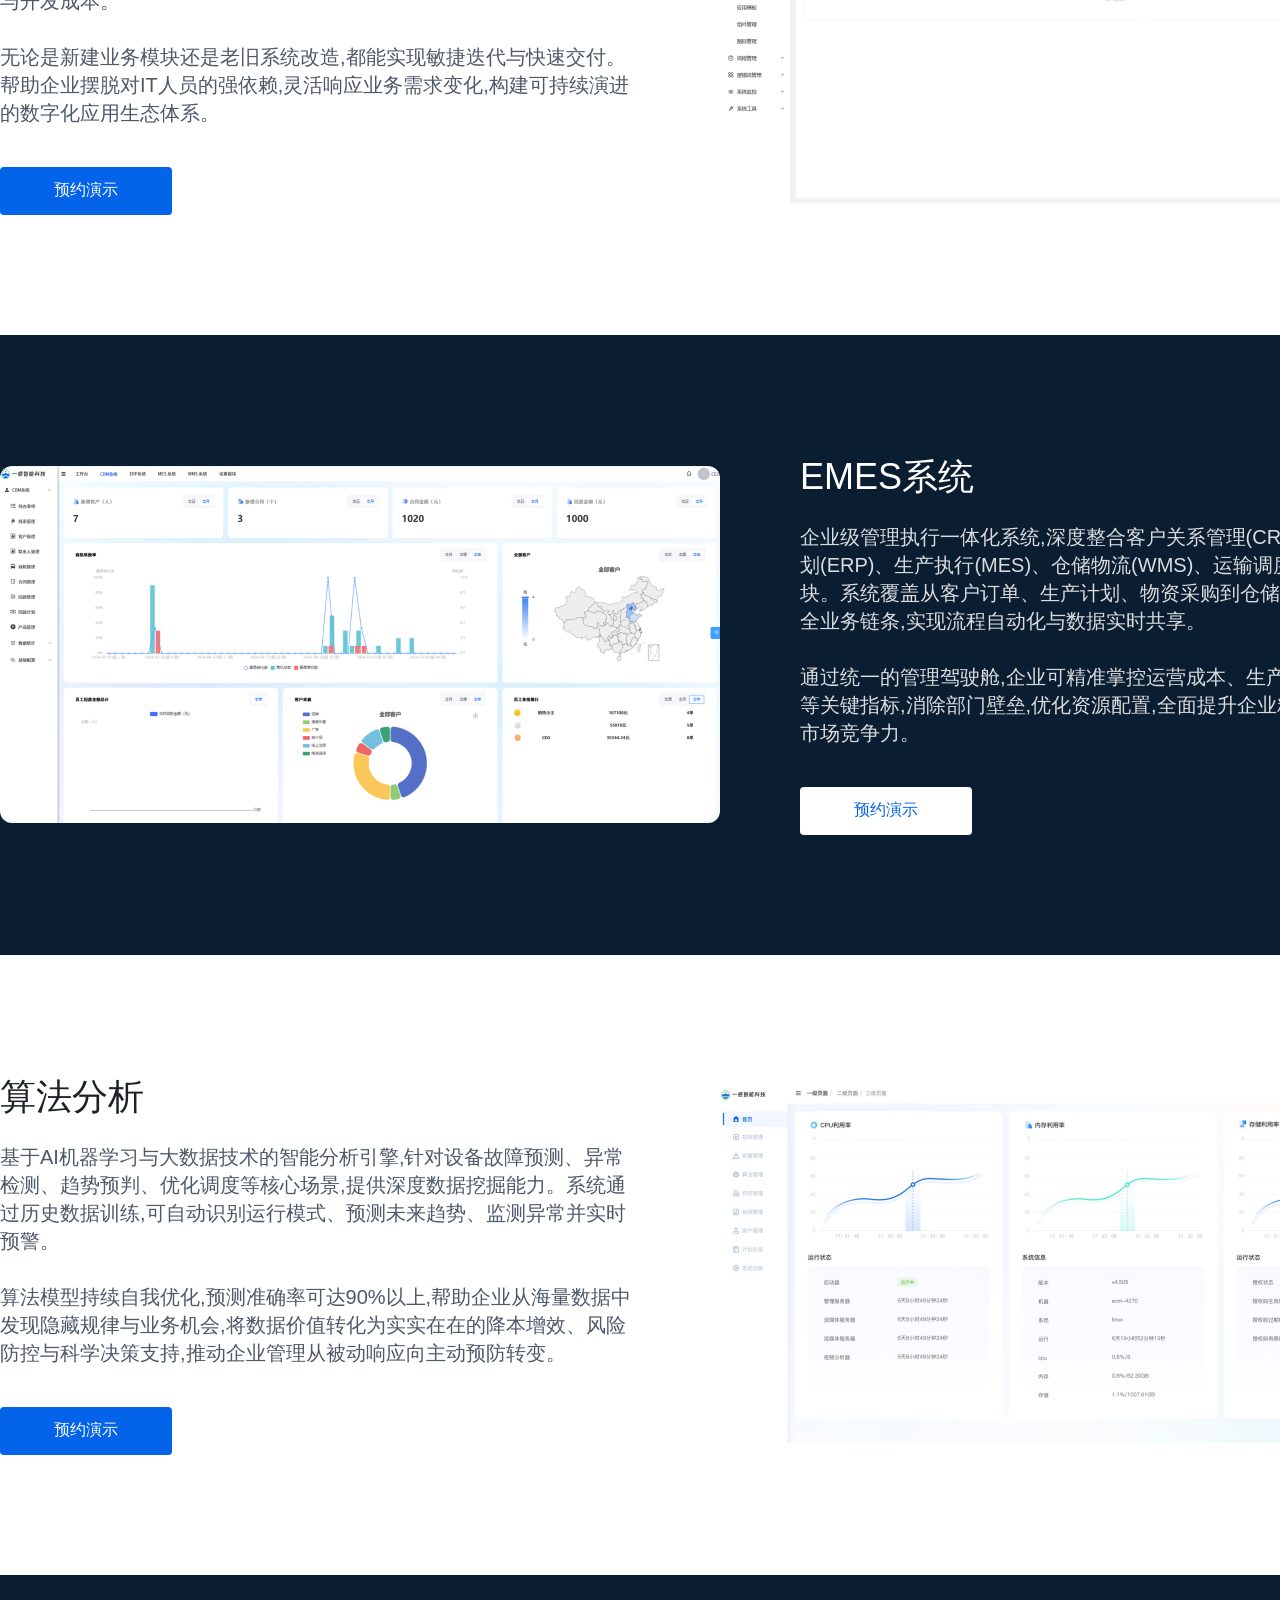
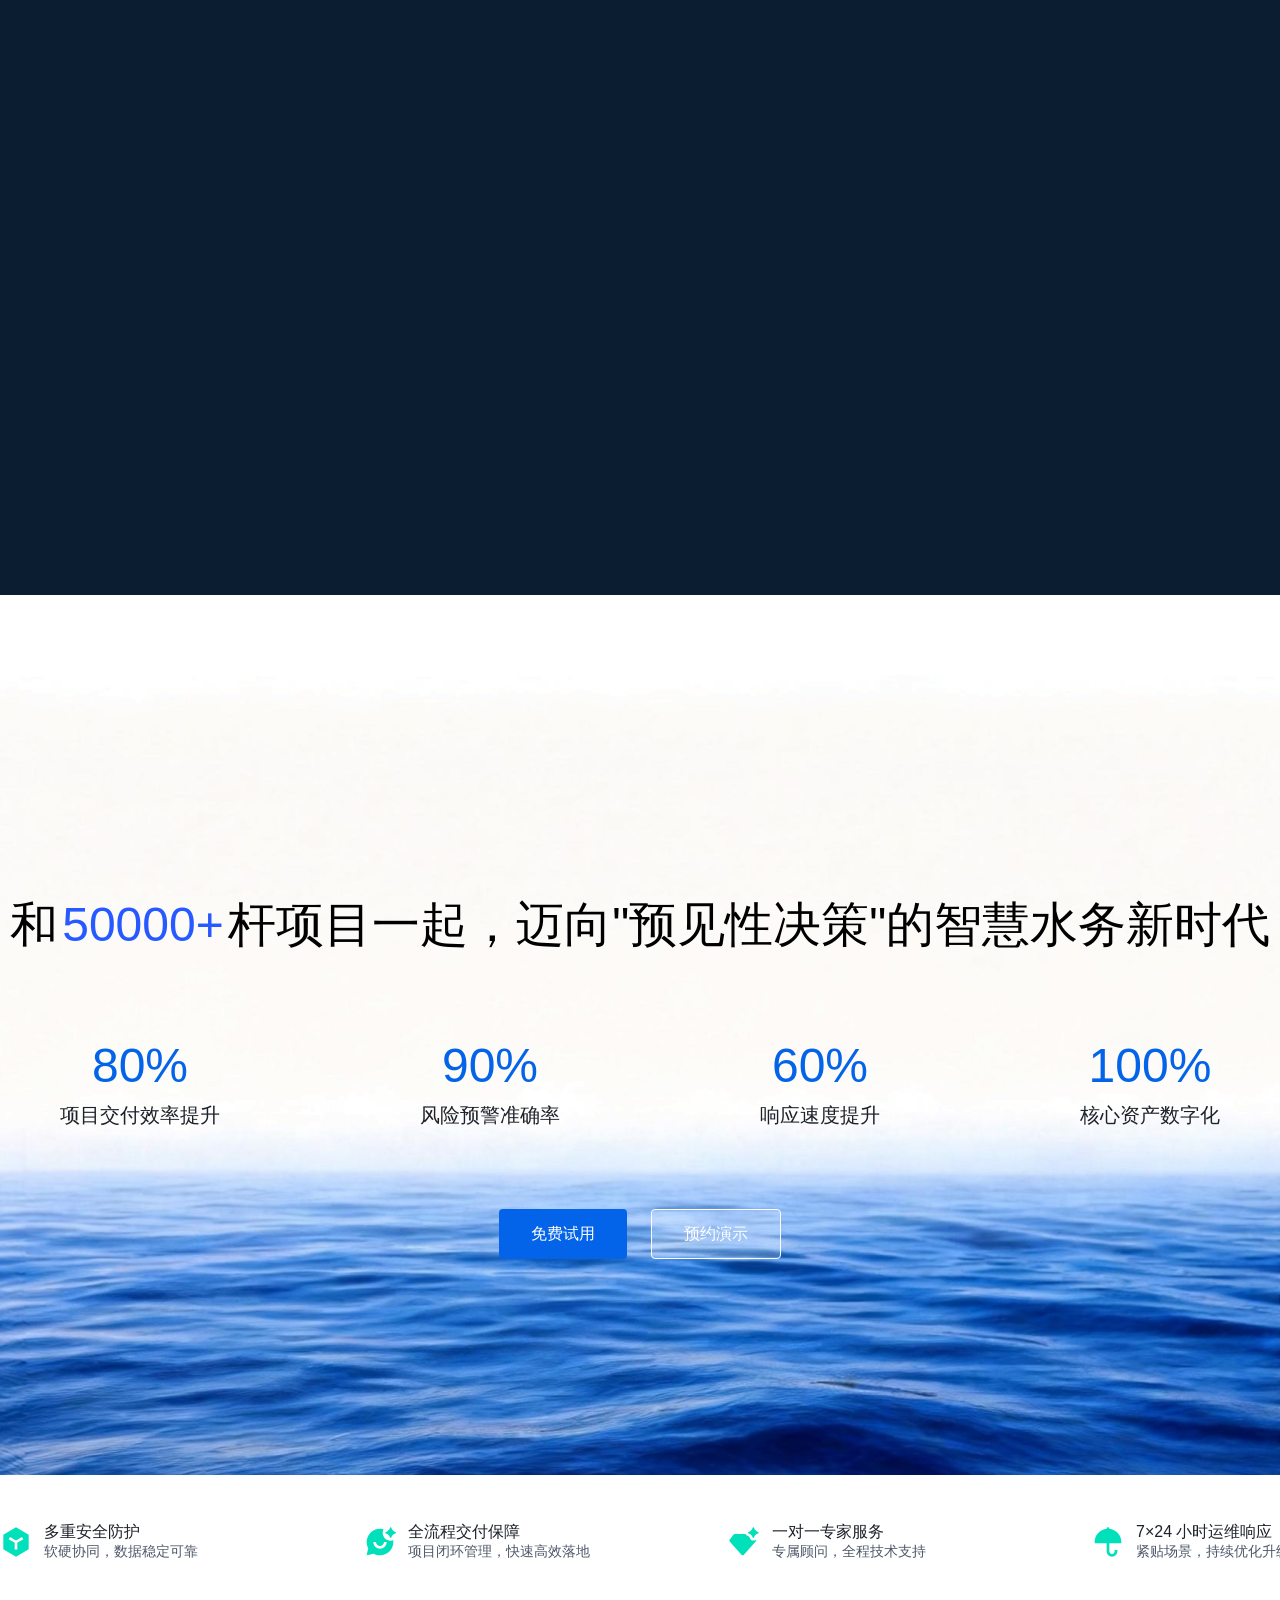
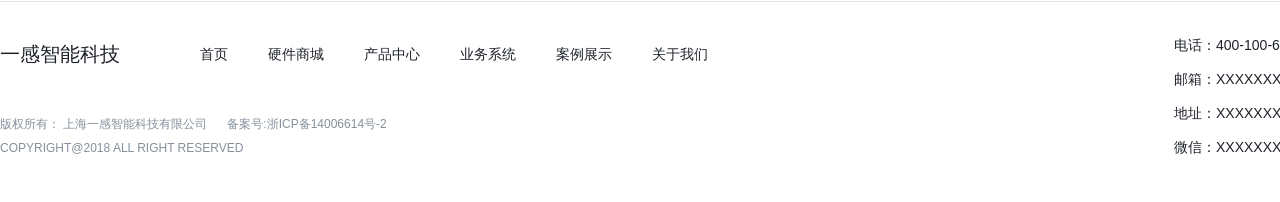
==== commit 28ad1c61: "feat: 硬件产品展示模块 (3个Tab切换) - 水质传感系列: pH控制器(96mm/144mm) + 传感器全系列 - 试剂比色法分析仪: 硬度分析仪YG-ISCA8000 + 碱度分析仪YG" ====
--- a/yigan-website/index.html
+++ b/yigan-website/index.html
@@ -170,6 +170,102 @@
         <h2>产品介绍</h2>
         <div class="blue-line"></div>
         <p class="subtitle">覆盖感知层、连接层、平台层、应用层的全栈产品矩阵，为智慧水务提供端到端解决方案</p>
+      </div>
+    </div>
+  </section>
+
+  <!-- Section 5.5: 硬件产品展示 (Tab 切换) -->
+  <section class="hardware-showcase">
+    <div class="container">
+      <div class="section-header fade-in">
+        <h2>硬件产品</h2>
+        <div class="blue-line"></div>
+        <p class="subtitle">全自研智能硬件产品线，覆盖水质监测全场景</p>
+      </div>
+      <div class="hw-tabs fade-in">
+        <div class="hw-tab-nav">
+          <button class="hw-tab-btn active" data-tab="sensor">水质传感系列</button>
+          <button class="hw-tab-btn" data-tab="reagent">试剂比色法分析仪</button>
+          <button class="hw-tab-btn" data-tab="cabinet">多参数机柜集成</button>
+        </div>
+        <!-- Tab: 水质传感系列 -->
+        <div class="hw-tab-panel active" id="tab-sensor">
+          <div class="hw-product-grid">
+            <div class="hw-product-card">
+              <img src="images/homepage/hardware/sensor-01.jpg" alt="pH控制器(小型款)">
+              <div class="hw-product-info">
+                <h4>pH控制器 (96mm面板式)</h4>
+                <p>高稳定性pH/ORP/温度测量，IP55防护，超抗干扰设计</p>
+              </div>
+            </div>
+            <div class="hw-product-card">
+              <img src="images/homepage/hardware/sensor-02.jpg" alt="pH控制器(大型款)">
+              <div class="hw-product-info">
+                <h4>pH控制器 (144mm面板式)</h4>
+                <p>±0.01pH高精度，IP65防护，RS485通讯，50万条数据记录</p>
+              </div>
+            </div>
+            <div class="hw-product-card">
+              <img src="images/homepage/hardware/sensor-03.jpg" alt="水质传感器系列">
+              <div class="hw-product-info">
+                <h4>水质传感器全系列</h4>
+                <p>pH/ORP/溶解氧/余氯/电导率/浊度，欧盟RoHS认证</p>
+              </div>
+            </div>
+          </div>
+        </div>
+        <!-- Tab: 试剂比色法分析仪 -->
+        <div class="hw-tab-panel" id="tab-reagent">
+          <div class="hw-product-grid">
+            <div class="hw-product-card">
+              <img src="images/homepage/hardware/reagent-01.jpg" alt="水质硬度分析仪">
+              <div class="hw-product-info">
+                <h4>水质硬度智能在线分析仪</h4>
+                <p>YG-ISCA8000，滴定比色法，全自动测量，IP65防护</p>
+              </div>
+            </div>
+            <div class="hw-product-card">
+              <img src="images/homepage/hardware/reagent-02.jpg" alt="水质碱度分析仪">
+              <div class="hw-product-info">
+                <h4>水质碱度智能在线分析仪</h4>
+                <p>YG-ISCH8000，0.5-2550ppm范围，约3分钟快速测量</p>
+              </div>
+            </div>
+            <div class="hw-product-card">
+              <img src="images/homepage/hardware/reagent-03.jpg" alt="试剂配套">
+              <div class="hw-product-info">
+                <h4>配套试剂与耗材</h4>
+                <p>多种量程试剂可选，自动清洗，年均仅需更换一次备件包</p>
+              </div>
+            </div>
+          </div>
+        </div>
+        <!-- Tab: 多参数机柜集成 -->
+        <div class="hw-tab-panel" id="tab-cabinet">
+          <div class="hw-product-grid">
+            <div class="hw-product-card">
+              <img src="images/homepage/hardware/cabinet-01.jpg" alt="多参数在线分析仪">
+              <div class="hw-product-info">
+                <h4>多参数水质在线分析仪</h4>
+                <p>一套系统测量多参数，传感器自由组合，无试剂消耗</p>
+              </div>
+            </div>
+            <div class="hw-product-card">
+              <img src="images/homepage/hardware/cabinet-02.jpg" alt="PLC一体机">
+              <div class="hw-product-info">
+                <h4>水质多参数PLC一体机</h4>
+                <p>不锈钢控制柜，pH/ORP/DO/余氯/浊度等全参数监测</p>
+              </div>
+            </div>
+            <div class="hw-product-card">
+              <img src="images/homepage/hardware/cabinet-03.jpg" alt="机柜集成方案">
+              <div class="hw-product-info">
+                <h4>机柜集成解决方案</h4>
+                <p>太阳能/市电供电，4-20mA/RS485/GPRS多种输出</p>
+              </div>
+            </div>
+          </div>
+        </div>
       </div>
     </div>
   </section>
--- a/yigan-website/css/home.css
+++ b/yigan-website/css/home.css
@@ -591,6 +591,102 @@
   gap: 16px;
 }
 
+/* === Section 5.5: Hardware Showcase === */
+.hardware-showcase {
+  width: 100%;
+  padding: 80px 0;
+}
+
+.hardware-showcase .container {
+  display: flex;
+  flex-direction: column;
+  gap: 40px;
+}
+
+.hw-tabs {
+  display: flex;
+  flex-direction: column;
+  gap: 32px;
+}
+
+.hw-tab-nav {
+  display: flex;
+  gap: 0;
+  border-bottom: 1px solid var(--gray-3);
+}
+
+.hw-tab-btn {
+  padding: 12px 32px;
+  font-size: 16px;
+  line-height: 24px;
+  color: var(--gray-6);
+  background: none;
+  border: none;
+  border-bottom: 2px solid transparent;
+  cursor: pointer;
+  transition: color 0.3s, border-color 0.3s;
+}
+
+.hw-tab-btn:hover {
+  color: var(--color-text-1);
+}
+
+.hw-tab-btn.active {
+  color: var(--color-primary);
+  border-bottom-color: var(--color-primary);
+}
+
+.hw-tab-panel {
+  display: none;
+}
+
+.hw-tab-panel.active {
+  display: block;
+}
+
+.hw-product-grid {
+  display: grid;
+  grid-template-columns: repeat(3, 1fr);
+  gap: 24px;
+}
+
+.hw-product-card {
+  background: #fff;
+  border-radius: 8px;
+  overflow: hidden;
+  border: 1px solid var(--gray-3);
+  transition: box-shadow 0.3s, transform 0.3s;
+}
+
+.hw-product-card:hover {
+  box-shadow: 0 8px 24px rgba(0, 0, 0, 0.08);
+  transform: translateY(-4px);
+}
+
+.hw-product-card img {
+  width: 100%;
+  height: 280px;
+  object-fit: cover;
+}
+
+.hw-product-info {
+  padding: 24px;
+}
+
+.hw-product-info h4 {
+  font-size: 18px;
+  line-height: 26px;
+  color: var(--color-text-1);
+  font-weight: 500;
+  margin-bottom: 8px;
+}
+
+.hw-product-info p {
+  font-size: 14px;
+  line-height: 22px;
+  color: var(--color-text-3);
+}
+
 /* === Sections 6-13: Product Blocks === */
 .product-block {
   width: 100%;
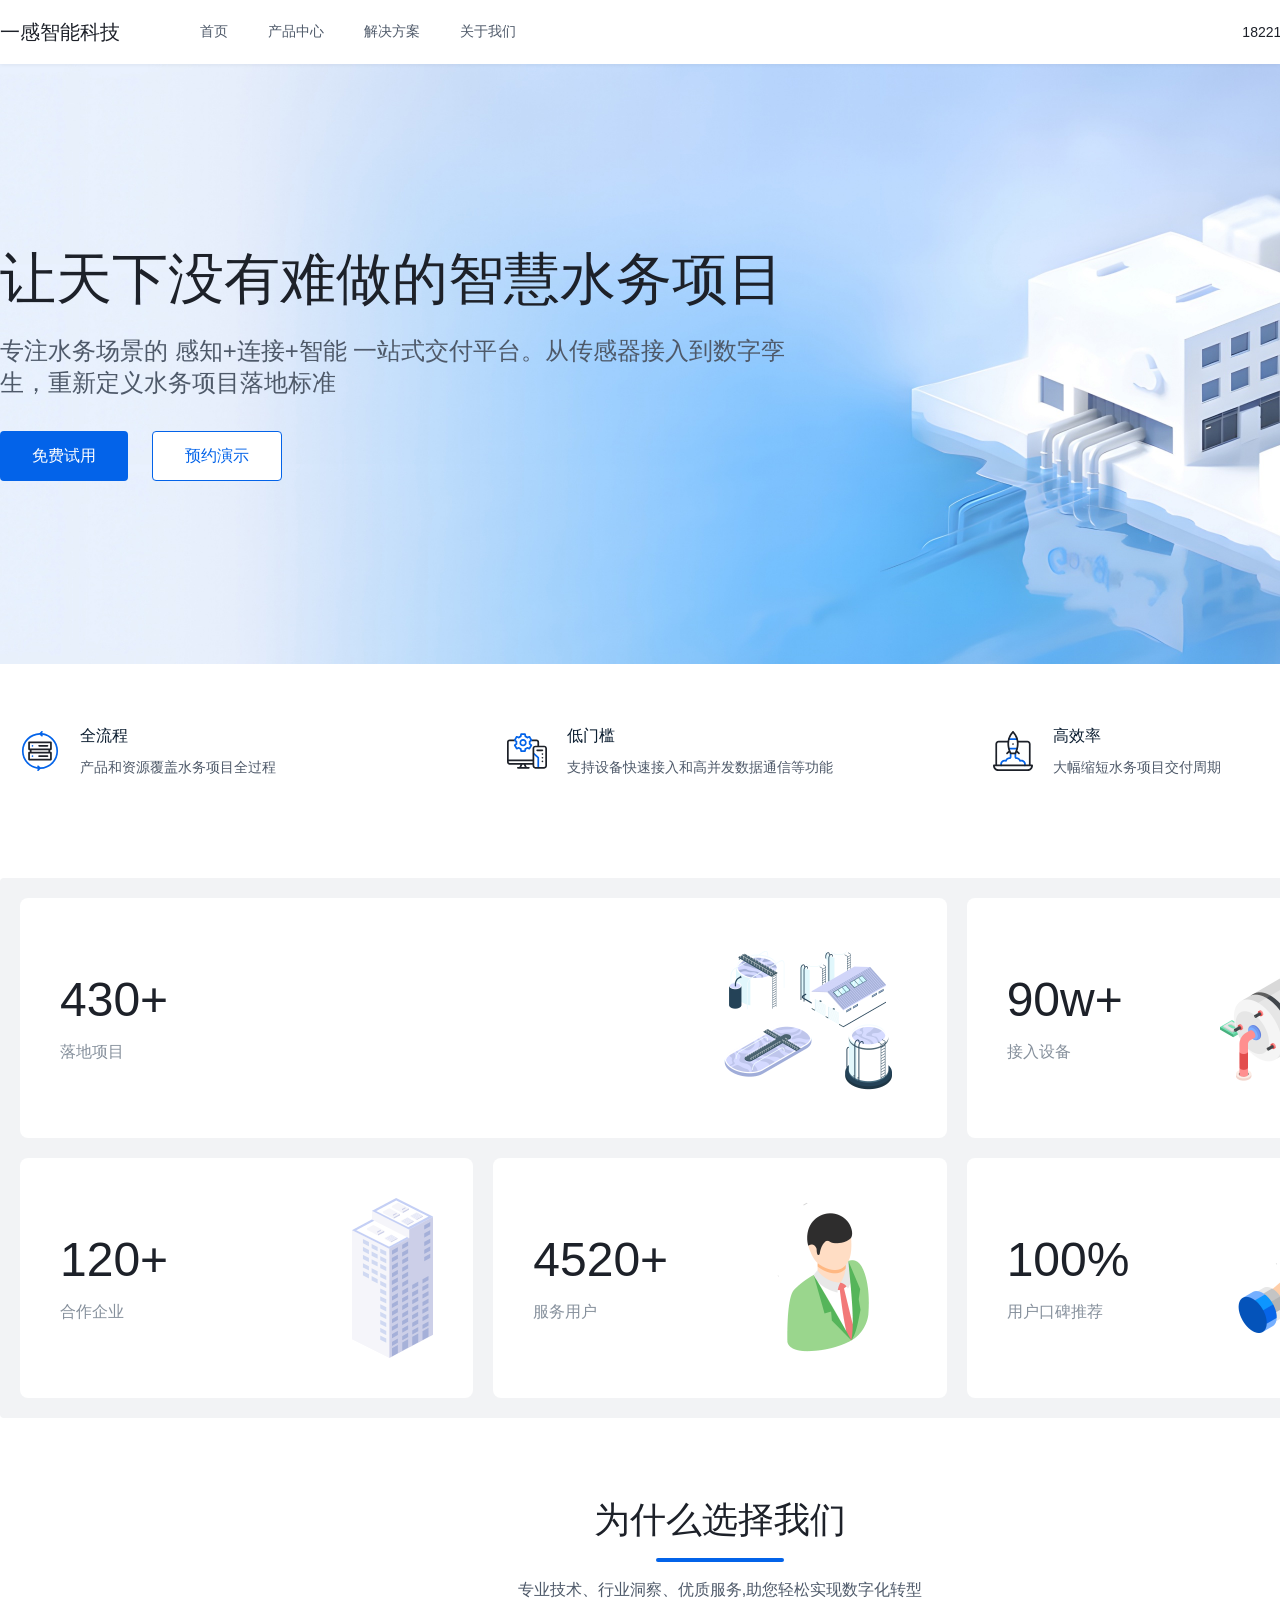
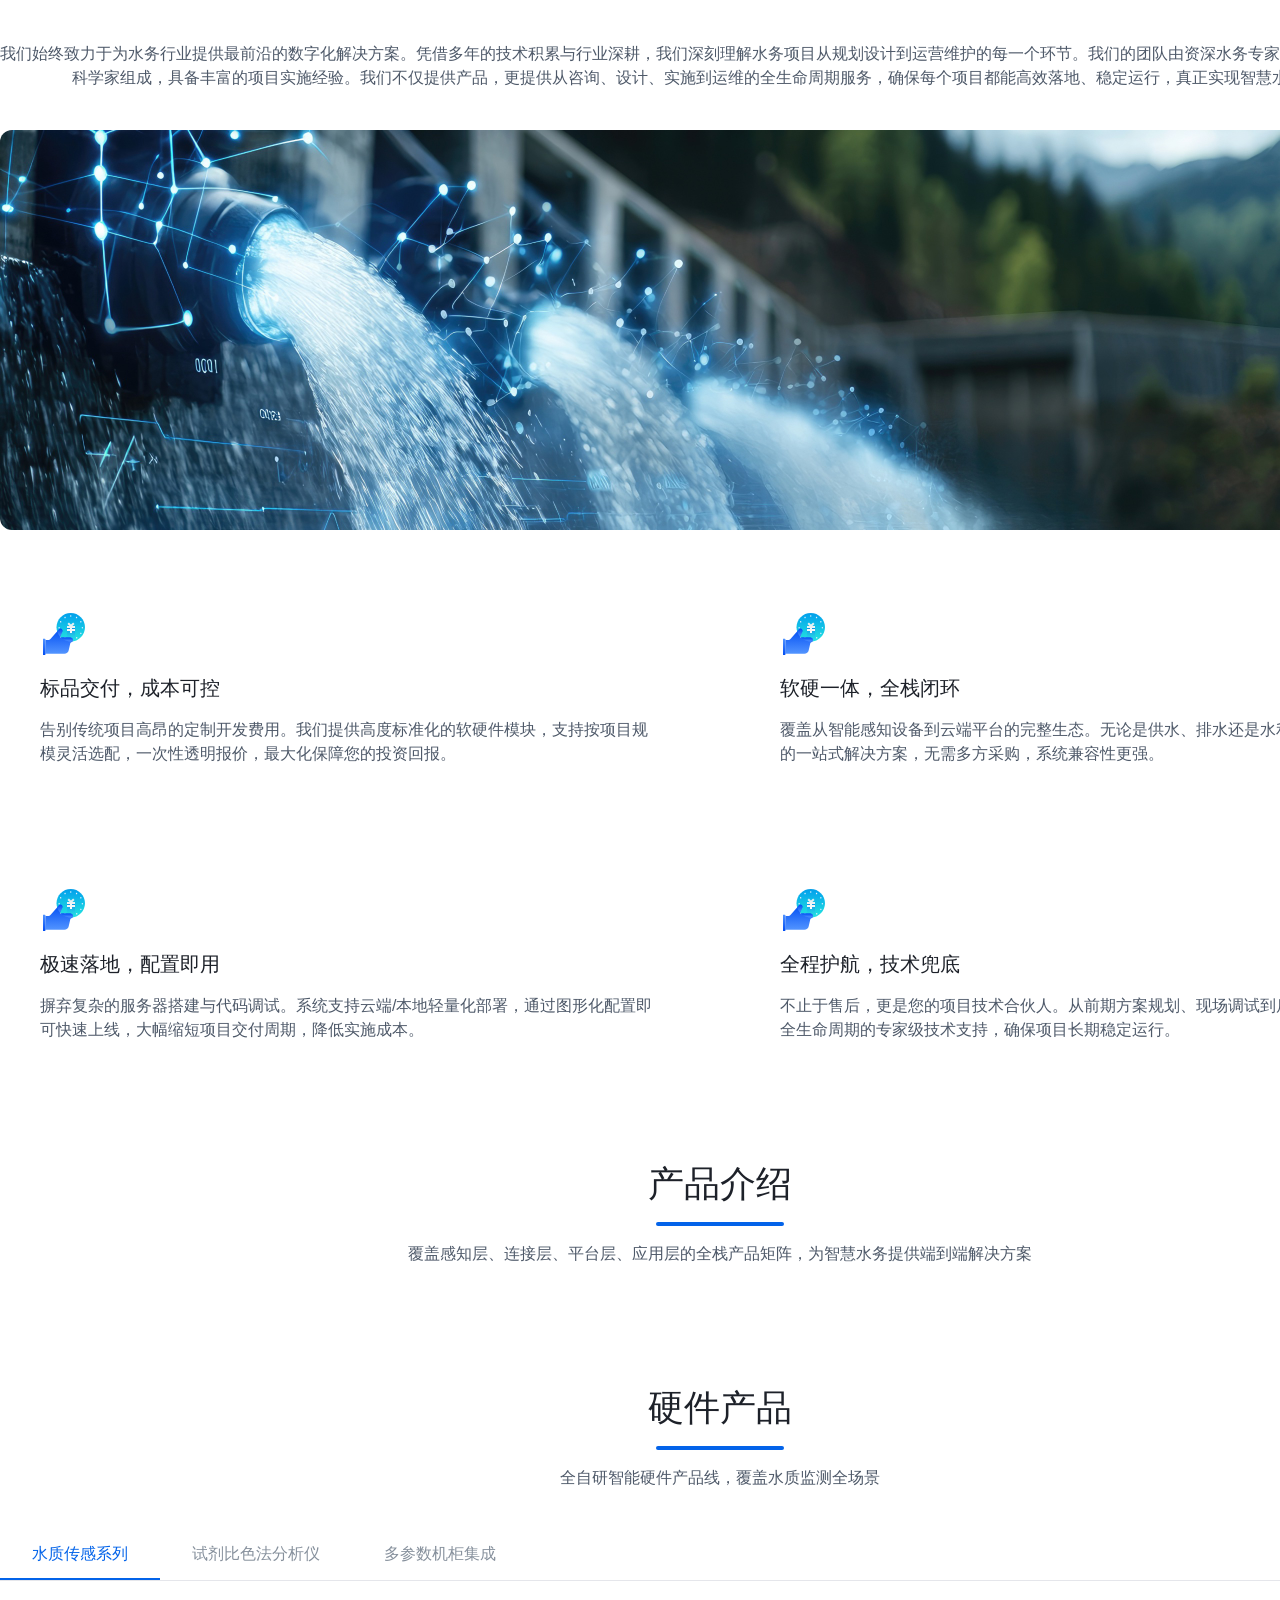
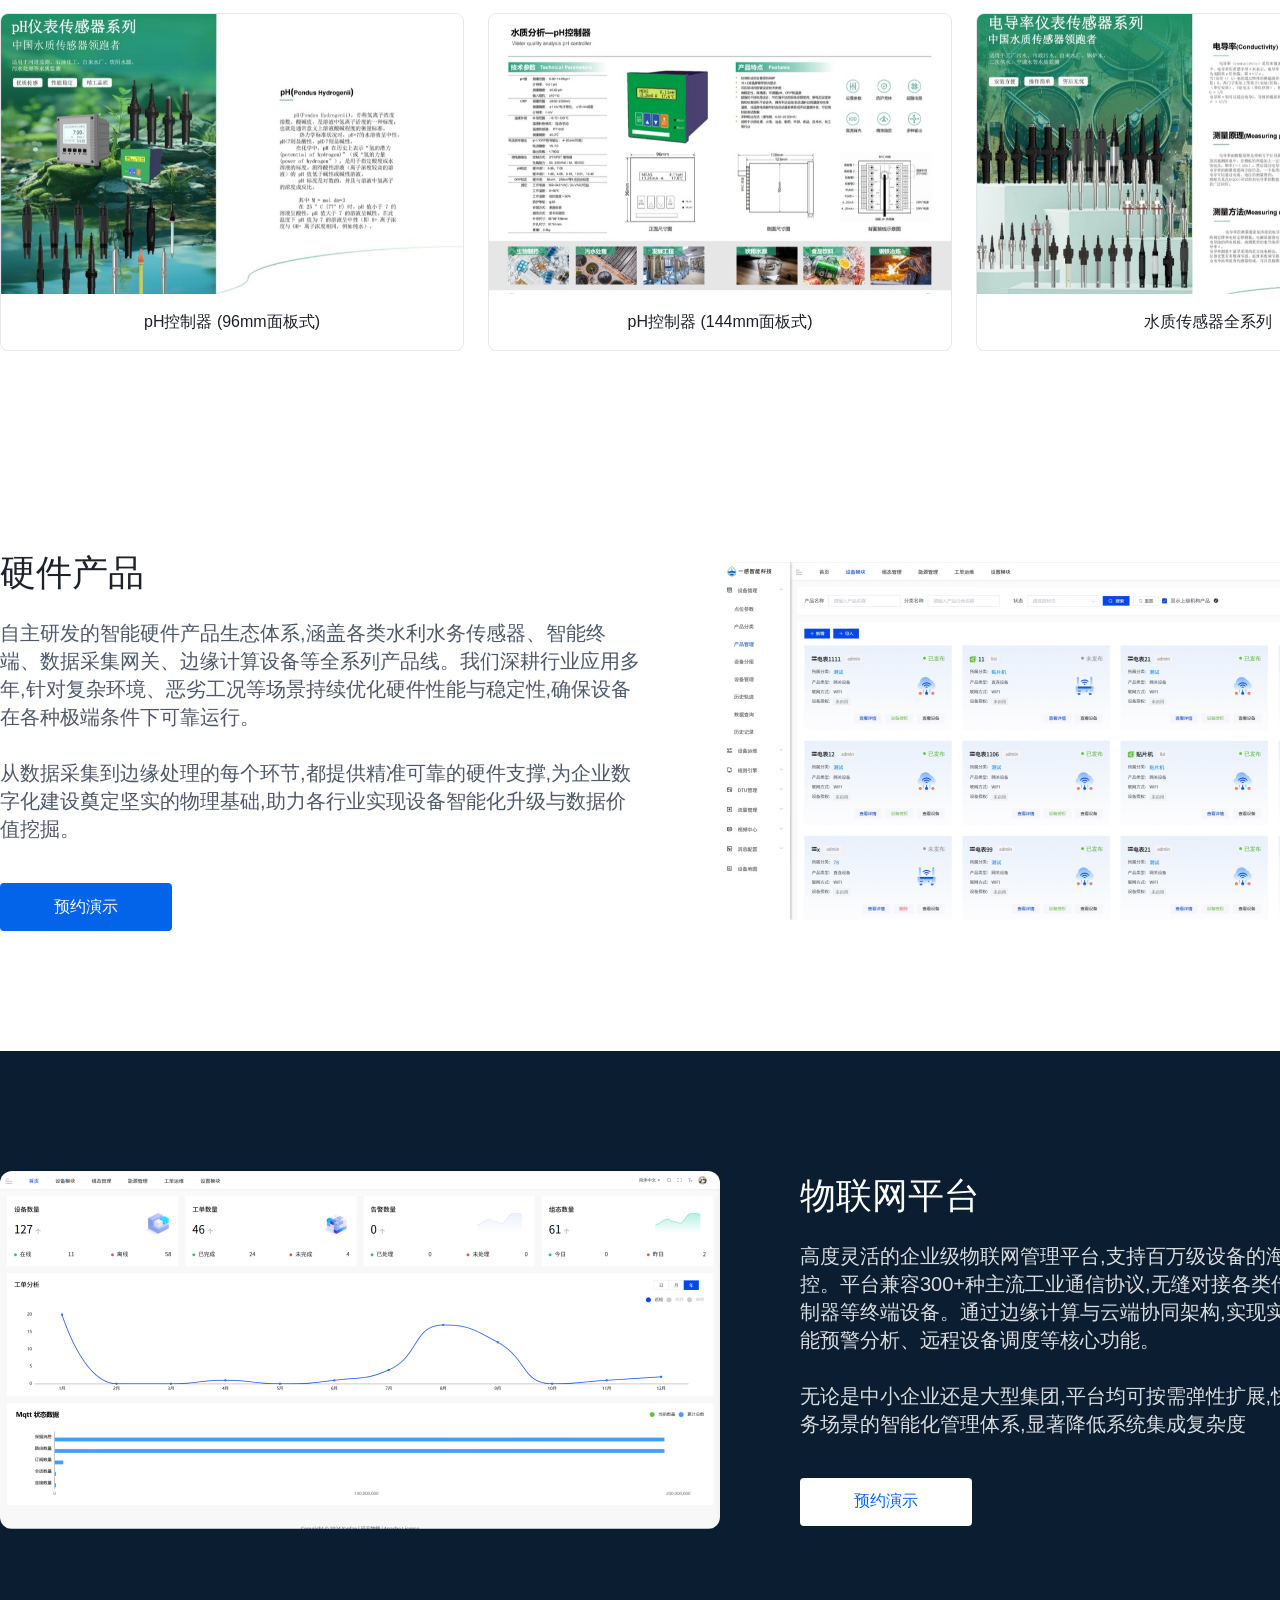
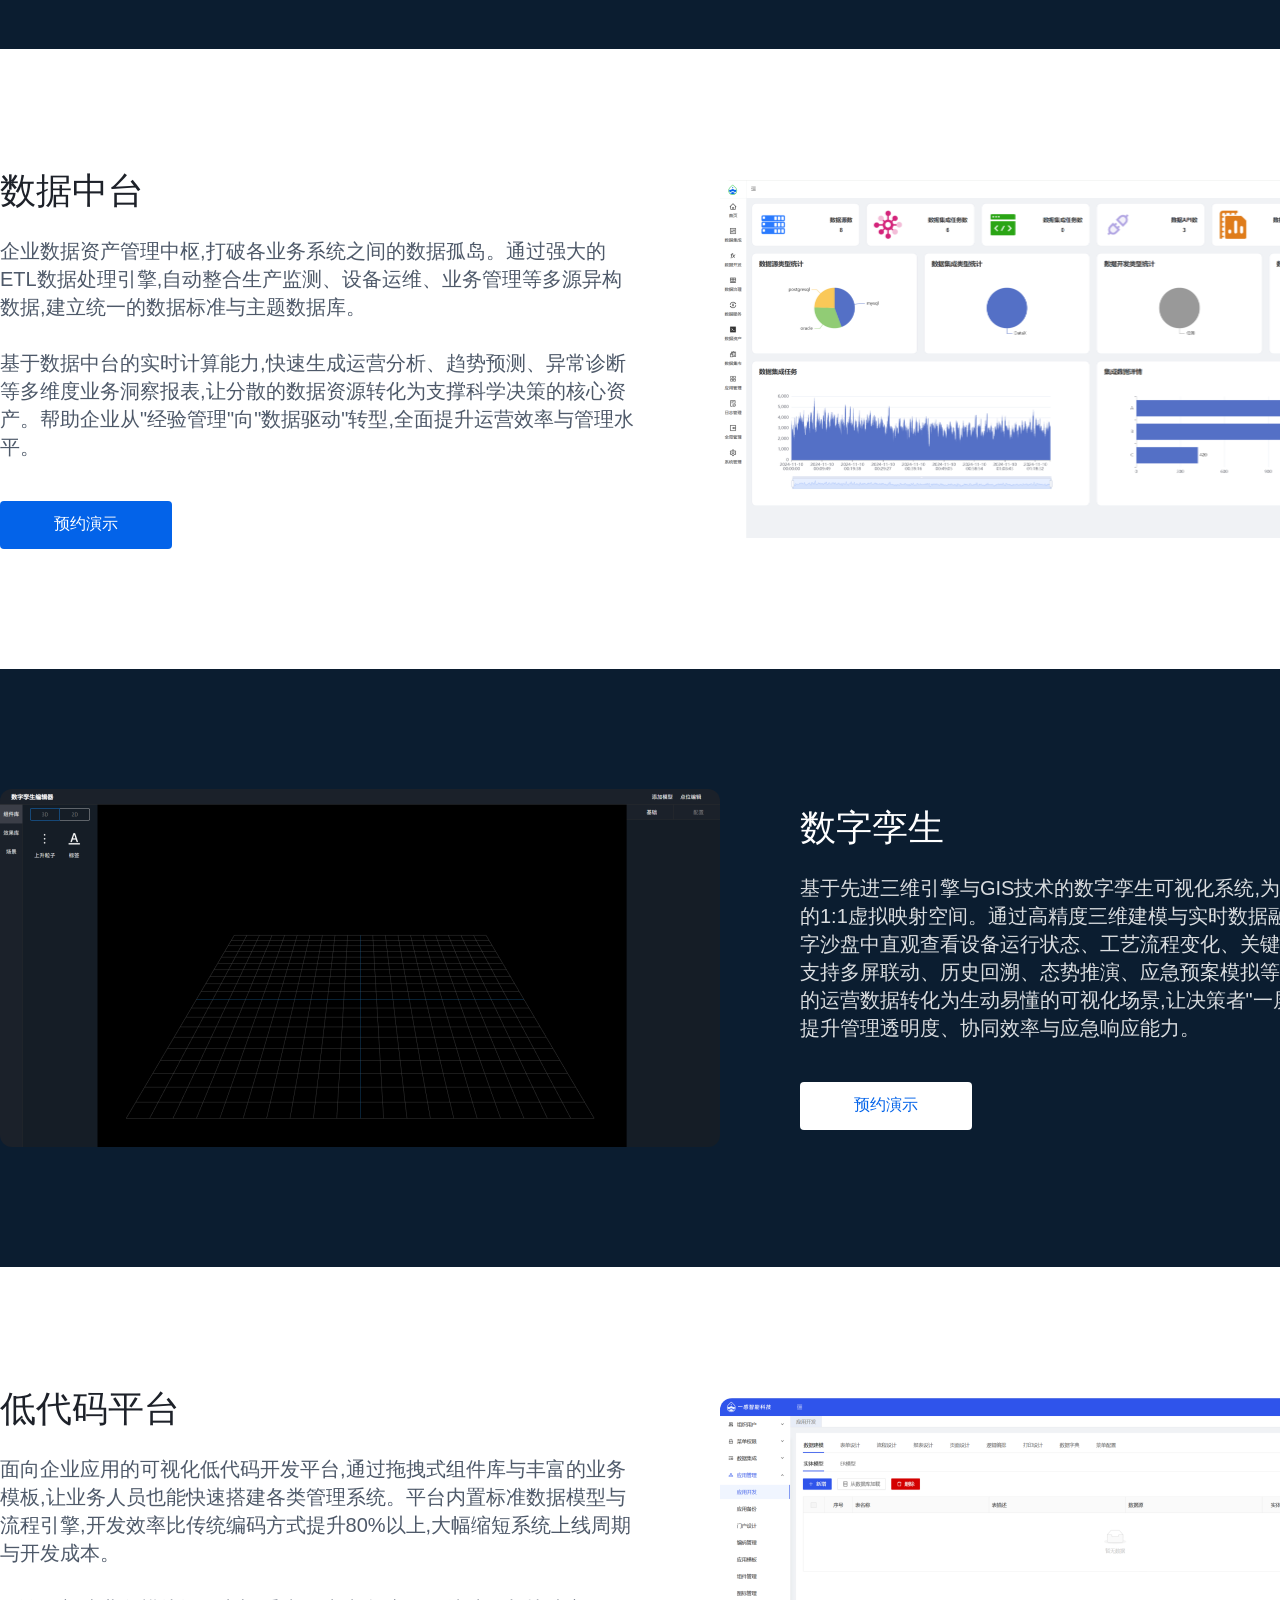
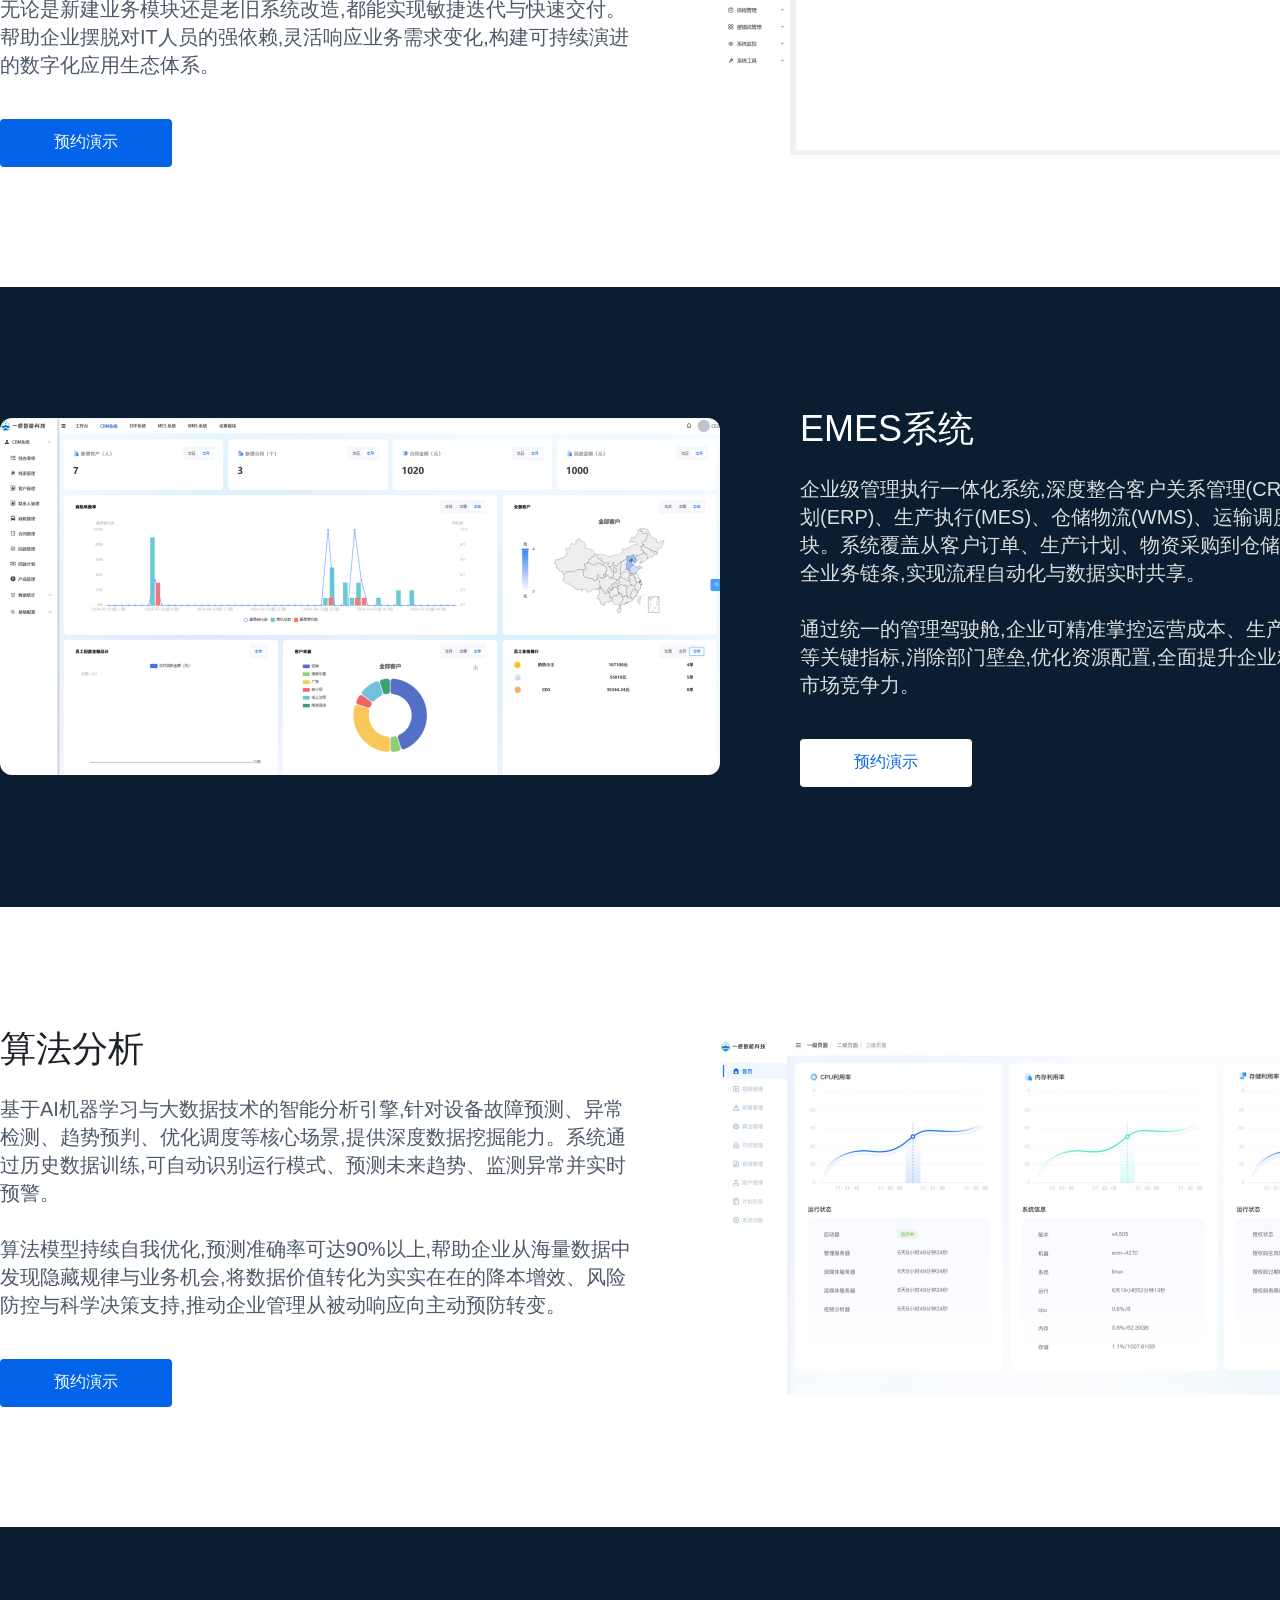
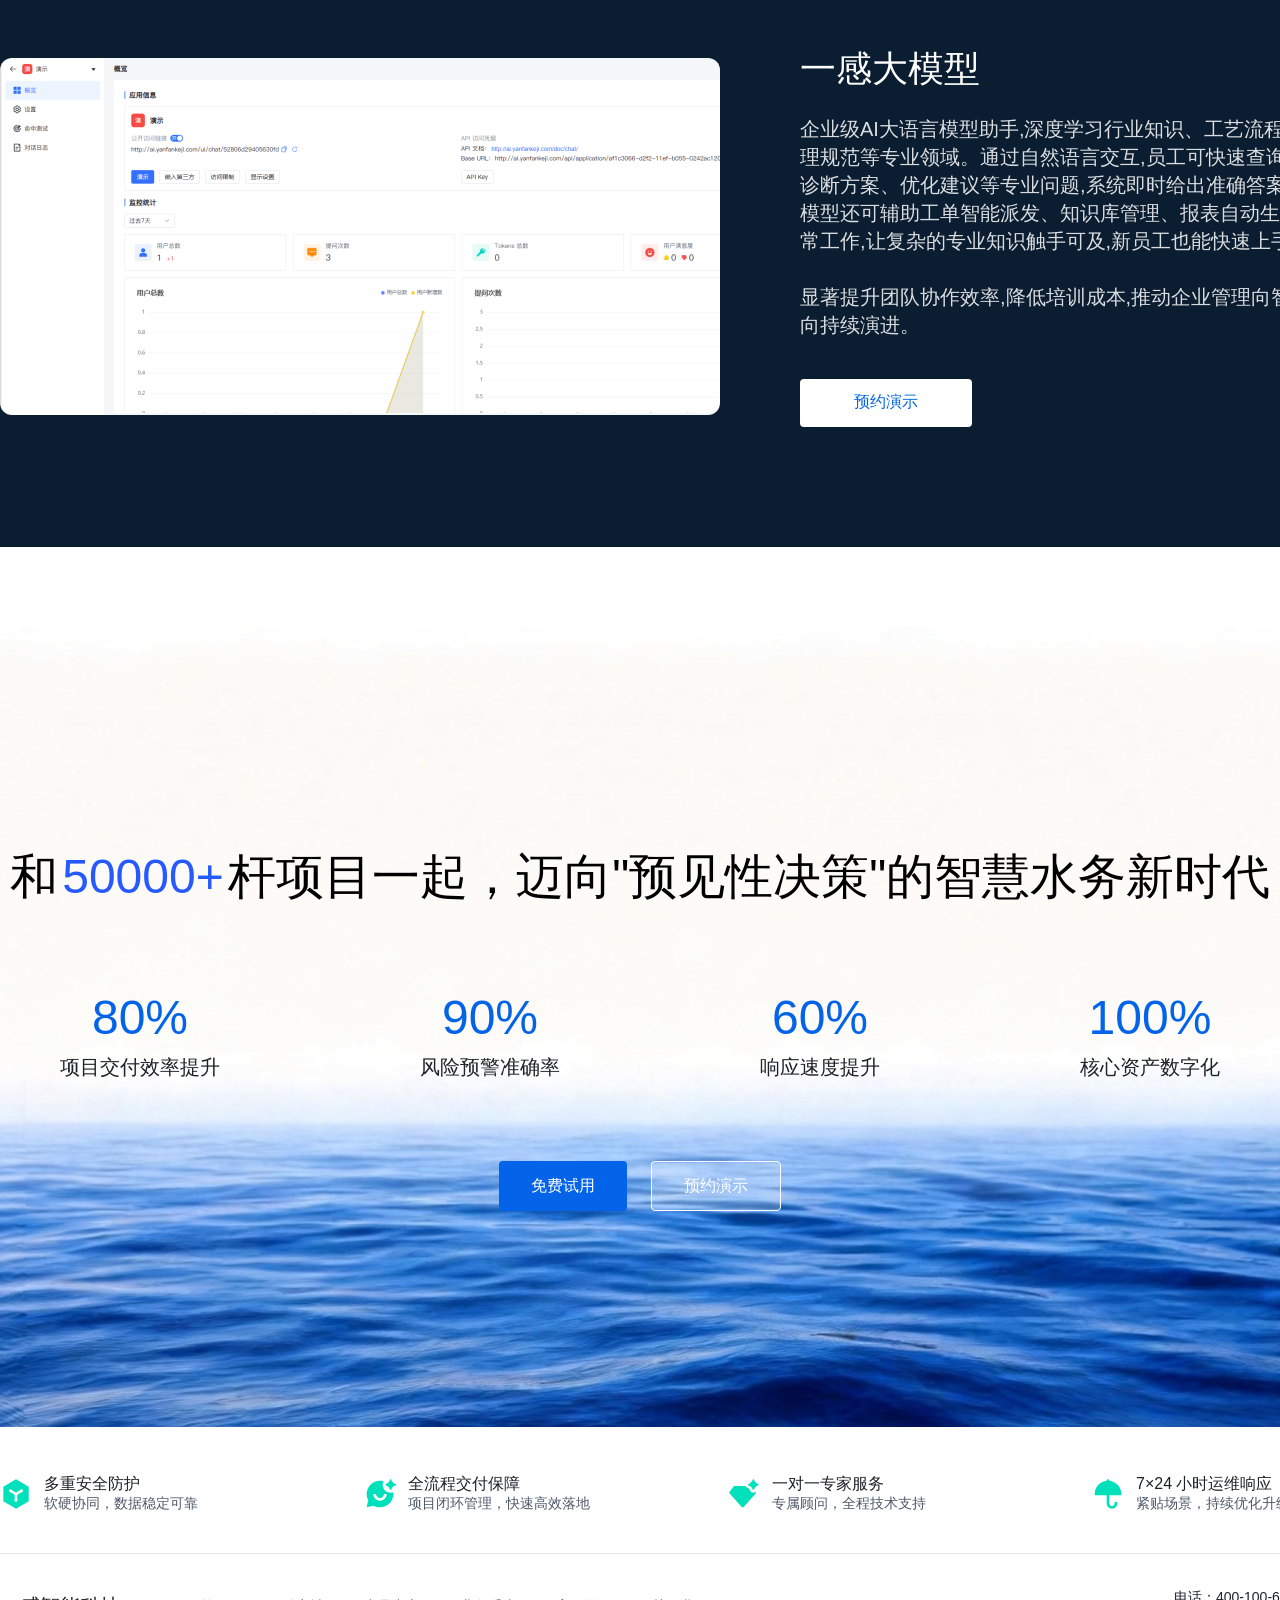
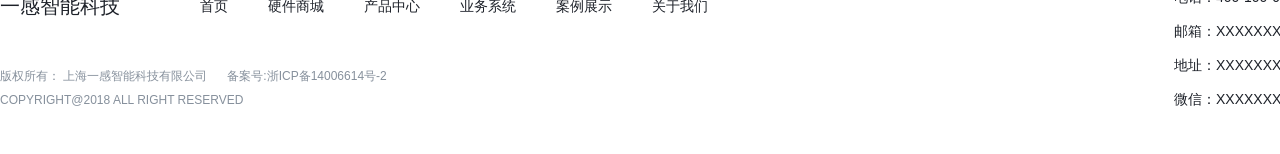
==== commit 521d8be9: "fix: 硬件产品卡片只保留图片+标题, 去掉描述" ====
--- a/yigan-website/index.html
+++ b/yigan-website/index.html
@@ -195,21 +195,18 @@
               <img src="images/homepage/hardware/sensor-01.jpg" alt="pH控制器(小型款)">
               <div class="hw-product-info">
                 <h4>pH控制器 (96mm面板式)</h4>
-                <p>高稳定性pH/ORP/温度测量，IP55防护，超抗干扰设计</p>
               </div>
             </div>
             <div class="hw-product-card">
               <img src="images/homepage/hardware/sensor-02.jpg" alt="pH控制器(大型款)">
               <div class="hw-product-info">
                 <h4>pH控制器 (144mm面板式)</h4>
-                <p>±0.01pH高精度，IP65防护，RS485通讯，50万条数据记录</p>
               </div>
             </div>
             <div class="hw-product-card">
               <img src="images/homepage/hardware/sensor-03.jpg" alt="水质传感器系列">
               <div class="hw-product-info">
                 <h4>水质传感器全系列</h4>
-                <p>pH/ORP/溶解氧/余氯/电导率/浊度，欧盟RoHS认证</p>
               </div>
             </div>
           </div>
@@ -221,21 +218,18 @@
               <img src="images/homepage/hardware/reagent-01.jpg" alt="水质硬度分析仪">
               <div class="hw-product-info">
                 <h4>水质硬度智能在线分析仪</h4>
-                <p>YG-ISCA8000，滴定比色法，全自动测量，IP65防护</p>
               </div>
             </div>
             <div class="hw-product-card">
               <img src="images/homepage/hardware/reagent-02.jpg" alt="水质碱度分析仪">
               <div class="hw-product-info">
                 <h4>水质碱度智能在线分析仪</h4>
-                <p>YG-ISCH8000，0.5-2550ppm范围，约3分钟快速测量</p>
               </div>
             </div>
             <div class="hw-product-card">
               <img src="images/homepage/hardware/reagent-03.jpg" alt="试剂配套">
               <div class="hw-product-info">
                 <h4>配套试剂与耗材</h4>
-                <p>多种量程试剂可选，自动清洗，年均仅需更换一次备件包</p>
               </div>
             </div>
           </div>
@@ -247,21 +241,18 @@
               <img src="images/homepage/hardware/cabinet-01.jpg" alt="多参数在线分析仪">
               <div class="hw-product-info">
                 <h4>多参数水质在线分析仪</h4>
-                <p>一套系统测量多参数，传感器自由组合，无试剂消耗</p>
               </div>
             </div>
             <div class="hw-product-card">
               <img src="images/homepage/hardware/cabinet-02.jpg" alt="PLC一体机">
               <div class="hw-product-info">
                 <h4>水质多参数PLC一体机</h4>
-                <p>不锈钢控制柜，pH/ORP/DO/余氯/浊度等全参数监测</p>
               </div>
             </div>
             <div class="hw-product-card">
               <img src="images/homepage/hardware/cabinet-03.jpg" alt="机柜集成方案">
               <div class="hw-product-info">
                 <h4>机柜集成解决方案</h4>
-                <p>太阳能/市电供电，4-20mA/RS485/GPRS多种输出</p>
               </div>
             </div>
           </div>
--- a/yigan-website/css/home.css
+++ b/yigan-website/css/home.css
@@ -670,21 +670,15 @@
 }
 
 .hw-product-info {
-  padding: 24px;
+  padding: 16px 24px;
 }
 
 .hw-product-info h4 {
-  font-size: 18px;
-  line-height: 26px;
-  color: var(--color-text-1);
-  font-weight: 500;
-  margin-bottom: 8px;
-}
-
-.hw-product-info p {
-  font-size: 14px;
-  line-height: 22px;
-  color: var(--color-text-3);
+  font-size: 16px;
+  line-height: 24px;
+  color: var(--color-text-1);
+  font-weight: 400;
+  text-align: center;
 }
 
 /* === Sections 6-13: Product Blocks === */
